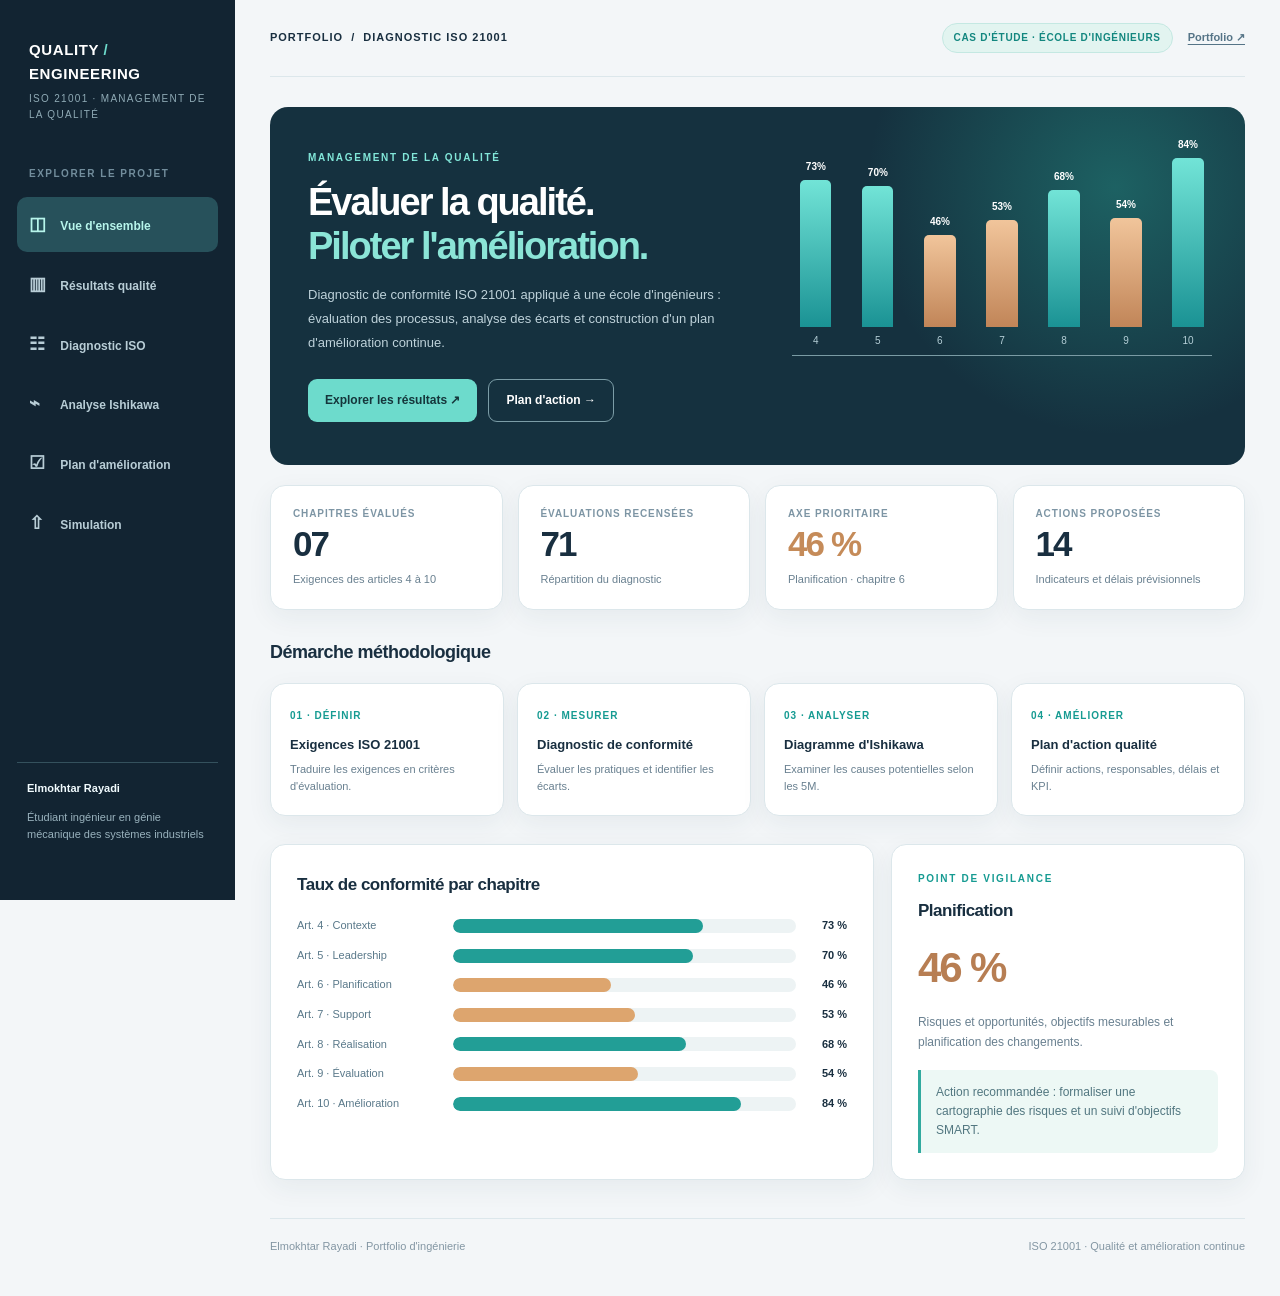
==== projets/diagnostic-iso-21001/index.html @ 4b95edbe "Publish quality management case-study interactive homepage" ====
<!doctype html>
<html lang="fr"><head><meta charset="utf-8"><meta name="viewport" content="width=device-width,initial-scale=1"><meta name="theme-color" content="#122432"><meta name="description" content="Diagnostic qualité ISO 21001 dans une école d'ingénieurs : indicateurs, analyse Ishikawa et amélioration continue.">
<title>Diagnostic ISO 21001 — Tableau de bord qualité</title><link rel="stylesheet" href="style.css" defer></head>
<body><div class="shell"><aside class="sidebar" id="sidebar"><div class="brand">QUALITY <em>/</em> ENGINEERING<small>ISO 21001 · MANAGEMENT DE LA QUALITÉ</small></div><div class="nav-head">EXPLORER LE PROJET</div>
<nav class="nav" aria-label="Sections du projet"><button class="nav-btn active" data-page="overview"><i>◫</i> Vue d'ensemble</button><button class="nav-btn" data-page="results"><i>▥</i> Résultats qualité</button><button class="nav-btn" data-page="diagnostic"><i>☷</i> Diagnostic ISO</button><button class="nav-btn" data-page="ishikawa"><i>⌁</i> Analyse Ishikawa</button><button class="nav-btn" data-page="actions"><i>☑</i> Plan d'amélioration</button><button class="nav-btn" data-page="simulation"><i>⇧</i> Simulation</button></nav>
<div class="side-foot"><b>Elmokhtar Rayadi</b><p>Étudiant ingénieur en génie mécanique des systèmes industriels</p></div></aside>
<main class="main"><header class="top"><div style="display:flex;align-items:center;gap:12px"><button class="mobile-menu" id="mobileMenu" aria-label="Menu principal">☰</button><span>PORTFOLIO &nbsp;/&nbsp; DIAGNOSTIC ISO 21001</span></div><div style="display:flex;gap:15px;align-items:center"><span class="pill">CAS D'ÉTUDE · ÉCOLE D'INGÉNIEURS</span><a href="https://github.com/elmokhtarrayadi21-creator">Portfolio ↗</a></div></header>
<section class="page active" id="page-overview"><div class="hero"><div class="hero-copy"><div class="eyebrow" style="color:#82e7d9">MANAGEMENT DE LA QUALITÉ</div><h1>Évaluer la qualité.<br><span style="color:#8be5d7">Piloter l'amélioration.</span></h1><p>Diagnostic de conformité ISO 21001 appliqué à une école d'ingénieurs : évaluation des processus, analyse des écarts et construction d'un plan d'amélioration continue.</p><div class="buttons"><button class="btn" data-go="results">Explorer les résultats ↗</button><button class="btn ghost" data-go="actions">Plan d'action →</button></div></div><div id="heroChart" class="hero-viz" aria-label="Comparaison des sept chapitres"></div></div>
<div class="kpis"><article class="card kpi"><small>Chapitres évalués</small><strong>07</strong><p>Exigences des articles 4 à 10</p></article><article class="card kpi"><small>Évaluations recensées</small><strong>71</strong><p>Répartition du diagnostic</p></article><article class="card kpi"><small>Axe prioritaire</small><strong style="color:#c58b59">46 %</strong><p>Planification · chapitre 6</p></article><article class="card kpi"><small>Actions proposées</small><strong>14</strong><p>Indicateurs et délais prévisionnels</p></article></div>
<div class="section"><h2>Démarche méthodologique</h2><div class="steps"><article class="card step"><small>01 · DÉFINIR</small><b>Exigences ISO 21001</b><p>Traduire les exigences en critères d'évaluation.</p></article><article class="card step"><small>02 · MESURER</small><b>Diagnostic de conformité</b><p>Évaluer les pratiques et identifier les écarts.</p></article><article class="card step"><small>03 · ANALYSER</small><b>Diagramme d'Ishikawa</b><p>Examiner les causes potentielles selon les 5M.</p></article><article class="card step"><small>04 · AMÉLIORER</small><b>Plan d'action qualité</b><p>Définir actions, responsables, délais et KPI.</p></article></div></div>
<div class="section twocol"><article class="card pad"><h2>Taux de conformité par chapitre</h2><div id="chartOverview" class="bars"></div></article><article class="card pad"><div class="eyebrow">POINT DE VIGILANCE</div><h2 style="margin:10px 0">Planification</h2><div class="large">46 %</div><p class="muted">Risques et opportunités, objectifs mesurables et planification des changements.</p><div class="note">Action recommandée : formaliser une cartographie des risques et un suivi d'objectifs SMART.</div></article></div></section>
<section class="page" id="page-results"><div class="heading"><div class="eyebrow">02 / PERFORMANCE QUALITÉ</div><h1>Résultats du diagnostic.</h1><p>Visualisation des niveaux de conformité des sept chapitres, et répartition des évaluations. Ces résultats ne constituent pas une certification officielle.</p></div>
<div class="twocol"><article class="card pad"><h2>Taux par chapitre</h2><div id="chartResults" class="bars"></div><div class="note caution">Chapitre 9 : deux taux différents apparaissent dans l'étude (38 % et 54 %). La visualisation reprend 54 % ; la valeur doit être consolidée avant un usage officiel.</div></article><article class="card pad"><h2>Répartition des évaluations</h2><div class="donut"><b>71</b></div><div class="legend"><span><i style="color:#269e94">●</i> Satisfaisant</span><b>21</b></div><div class="legend"><span><i style="color:#8bc1bc">●</i> Partiellement conforme &gt; 50 %</span><b>25</b></div><div class="legend"><span><i style="color:#edb679">●</i> Partiellement conforme &lt; 50 %</span><b>22</b></div><div class="legend"><span><i style="color:#d76e69">●</i> Non conforme</span><b>03</b></div><div class="note">Répartition utilisée dans la grille de synthèse du diagnostic.</div></article></div></section>
<section class="page" id="page-diagnostic"><div class="heading"><div class="eyebrow">03 / ÉVALUATION PAR EXIGENCE</div><h1>Explorer les chapitres ISO.</h1><p>Sélectionnez un chapitre pour afficher les critères de contrôle, les résultats et les actions de progrès.</p></div><div id="chapterList" class="chapter-grid"></div><div class="detail"><article class="card pad"><div class="eyebrow" id="chapterNumber">CHAPITRE 4</div><h2 id="chapterName"></h2><p id="chapterDesc" class="muted"></p><div class="progress"><span id="chapterProgress"></span></div><div class="row"><span class="muted">Taux de conformité</span><strong id="chapterValue"></strong></div><h3 style="margin-top:26px">Points de contrôle</h3><div class="checks" id="chapterCriteria"></div></article><article class="card pad"><div class="eyebrow">RECOMMANDATION OPÉRATIONNELLE</div><h2 id="chapterImprove"></h2><p class="muted" id="chapterGuide"></p><div class="note" id="chapterNote"></div><button class="btn soft" style="margin-top:22px" data-go="actions">Voir les actions ↗</button></article></div></section>
<section class="page" id="page-ishikawa"><div class="heading"><div class="eyebrow">04 / ANALYSE DES CAUSES</div><h1>Ishikawa — méthode 5M.</h1><p>Analyse des principaux facteurs pouvant limiter l'efficacité du système de management qualité.</p></div>
<article class="card fish-wrap"><svg class="fish" viewBox="0 0 960 490" role="img" aria-label="Diagramme causes-effets Ishikawa avec les cinq catégories">
<defs><marker id="arr" markerWidth="10" markerHeight="10" refX="6" refY="3" orient="auto"><path d="M0 0L6 3L0 6Z" fill="#249f99"/></marker></defs><path d="M82 242H772" stroke="#229f99" stroke-width="5" marker-end="url(#arr)"/><g stroke="#78bbb5" stroke-width="3"><path d="M240 242L133 100"/><path d="M435 242L350 100"/><path d="M641 242L561 100"/><path d="M310 242L191 400"/><path d="M546 242L477 400"/></g>
<g fill="#e7f6f2" stroke="#c9e6df"><rect x="39" y="50" width="185" height="52" rx="9"/><rect x="249" y="50" width="185" height="52" rx="9"/><rect x="457" y="50" width="185" height="52" rx="9"/><rect x="101" y="400" width="192" height="52" rx="9"/><rect x="391" y="400" width="192" height="52" rx="9"/></g>
<g fill="#234d5f" font-size="15" font-weight="bold" text-anchor="middle"><text x="132" y="82">Main-d'œuvre</text><text x="342" y="82">Méthodes</text><text x="550" y="82">Milieu</text><text x="197" y="431">Matériel</text><text x="487" y="431">Matière</text></g>
<g fill="#688896" font-size="11"><text x="41" y="139">Sensibilisation limitée</text><text x="48" y="157">Formation insuffisante</text><text x="253" y="139">Procédures incomplètes</text><text x="261" y="157">Suivi irrégulier</text><text x="467" y="139">Communication interne</text><text x="476" y="157">Changement organisationnel</text><text x="101" y="365">Ressources numériques</text><text x="111" y="383">Équipements insuffisants</text><text x="395" y="365">Gestion documentaire</text><text x="402" y="383">Traçabilité à renforcer</text></g>
<rect x="782" y="178" width="169" height="131" rx="12" fill="#183b48"/><g fill="#fff" font-size="13" text-anchor="middle" font-weight="bold"><text x="866" y="207" fill="#7be1d4">EFFET ANALYSÉ</text><text x="866" y="240">Difficultés de</text><text x="866" y="263">conformité</text><text x="866" y="285">ISO 21001</text></g></svg></article><div class="section"><h2>Familles de causes</h2><div class="cause-grid" id="causeCards"></div></div></section>
<section class="page" id="page-actions"><div class="heading"><div class="eyebrow">05 / PLAN D'AMÉLIORATION</div><h1>Transformer les écarts en actions.</h1><p>Chaque action proposée est associée à un responsable, un délai prévisionnel et un indicateur de suivi. Les actions ne sont pas présentées comme réalisées.</p></div>
<div class="kpis" style="margin-bottom:21px"><article class="card kpi"><small>Actions</small><strong>14</strong><p>Propositions structurées</p></article><article class="card kpi"><small>Prioritaires</small><strong>05</strong><p>Organisation du système qualité</p></article><article class="card kpi"><small>Durées prévues</small><strong>1–6</strong><p>Mois selon l'action</p></article><article class="card kpi"><small>Pilotage</small><strong style="font-size:29px">PDCA</strong><p>Amélioration continue</p></article></div>
<div class="filters"><input id="actionSearch" type="search" placeholder="Rechercher une action ou un responsable…" aria-label="Rechercher des actions"><select id="actionPriority" aria-label="Priorité"><option value="all">Toutes les priorités</option><option value="yes">Actions prioritaires</option><option value="no">Autres actions</option></select><select id="actionAxis" aria-label="Axe"><option value="all">Tous les axes</option></select><button class="btn soft" id="exportCSV">↓ Exporter en CSV</button></div>
<div class="card pad tablewrap"><table class="data-table"><thead><tr><th>Action proposée</th><th>Axe</th><th>Responsable</th><th>Délai</th><th>Indicateur</th><th>Priorité</th></tr></thead><tbody id="actionRows"></tbody></table></div><p class="muted" id="actionCount"></p><div class="note">Plan d'amélioration proposé : les statuts d'exécution et les progrès mesurés nécessiteraient un suivi opérationnel.</div></section>
<section class="page" id="page-simulation"><div class="heading"><div class="eyebrow">06 / SIMULATION DE SCÉNARIOS</div><h1>Explorer un scénario d'amélioration.</h1><p>Modifiez les taux par chapitre et visualisez la variation théorique de leur moyenne. Cette simulation pédagogique ne représente pas un audit recalculé.</p></div>
<div class="sim-grid"><article class="card pad"><div class="row" style="align-items:center"><h2 style="margin:0">Paramètres simulés</h2><button class="btn soft" id="simReset">↺ Réinitialiser</button></div><div id="simControls" style="margin-top:19px"></div></article><article class="result-card"><div class="eyebrow" style="color:#95e7dc">PROJECTION INDICATIVE</div><h2 style="margin:12px 0 6px;font-size:17px">Moyenne des taux affichés</h2><strong id="simResult">64,0 %</strong><div style="display:flex;gap:30px;margin-top:22px"><div><small>Situation initiale</small><b id="simBase"></b></div><div><small>Variation théorique</small><b id="simDelta"></b></div></div><div class="note">Moyenne arithmétique non pondérée des sept chapitres. La variation ne correspond pas à un progrès réellement mesuré.</div><button class="btn" data-go="actions" style="margin-top:22px">Consulter le plan d'action ↗</button></article></div></section>
<footer class="footer"><span>Elmokhtar Rayadi · Portfolio d'ingénierie</span><span>ISO 21001 · Qualité et amélioration continue</span></footer>
</main></div><script src="app.js" defer></script></body></html>
---- projets/diagnostic-iso-21001/style.css ----
:root{--nav:#122432;--nav2:#1e4150;--ink:#192f40;--muted:#698090;--surface:#fff;--bg:#f3f6f8;--line:#dce7eb;--teal:#169b92;--mint:#6ddbcc;--warm:#d49a64;--warnbg:#fff6ea}
*{box-sizing:border-box}html{scroll-behavior:smooth}body{margin:0;background:var(--bg);color:var(--ink);font:14px/1.6 "Segoe UI",Inter,Arial,sans-serif}button,input,select{font:inherit}button{cursor:pointer}a{text-decoration:none;color:inherit}button:focus-visible,a:focus-visible,input:focus-visible,select:focus-visible{outline:3px solid var(--mint);outline-offset:3px}
.shell{display:grid;grid-template-columns:235px minmax(0,1fr);min-height:100vh}.sidebar{background:var(--nav);color:#d2e2e8;position:sticky;top:0;height:100vh;display:flex;flex-direction:column;padding:28px 17px;z-index:20}.brand{padding:10px 12px 43px;color:white;font-size:15px;font-weight:850;letter-spacing:.04em}.brand em{color:var(--mint);font-style:normal}.brand small{display:block;color:#8faab5;font-size:10px;font-weight:500;letter-spacing:.13em;margin-top:5px}.nav-head{color:#728d9c;font-size:10px;letter-spacing:.15em;padding:0 12px 15px;font-weight:800}.nav{display:grid;gap:5px}.nav-btn{width:100%;border:0;background:transparent;border-radius:10px;color:#b8cdd6;font-size:12px;padding:13px 12px;text-align:left;font-weight:680}.nav-btn i{font-size:18px;font-style:normal;display:inline-block;width:28px}.nav-btn:hover{background:#203c49}.nav-btn.active{background:#27515b;color:#b7f5eb}.side-foot{margin-top:auto;border-top:1px solid #34515d;padding:17px 10px;font-size:11px;color:#99b2bd}.side-foot b{color:#f2fcff}
.main{padding:0 35px 40px;min-width:0}.top{height:77px;display:flex;justify-content:space-between;align-items:center;border-bottom:1px solid var(--line);gap:14px;margin-bottom:30px;font-size:11px;letter-spacing:.09em;font-weight:800}.top a{color:#557487;font-weight:600;letter-spacing:0;text-decoration:underline;text-underline-offset:3px}.pill{color:#13877f;background:#e2f4f0;border:1px solid #c4e8e2;padding:6px 11px;border-radius:50px;font-size:10px;letter-spacing:.07em}.page{display:none}.page.active{display:block;animation:fade .2s ease}@keyframes fade{from{opacity:.45;transform:translateY(5px)}to{opacity:1;transform:translateY(0)}}.eyebrow{font-size:10px;letter-spacing:.17em;color:var(--teal);font-weight:850;text-transform:uppercase}.heading{margin-bottom:25px}.heading h1{font-size:34px;letter-spacing:-.05em;margin:9px 0 10px;line-height:1.15}.heading p{color:var(--muted);font-size:13px;max-width:720px;margin:0}
.hero{background:#15313f;min-height:324px;border-radius:18px;overflow:hidden;display:grid;grid-template-columns:1.05fr .95fr;color:#fff;position:relative}.hero:before{content:"";position:absolute;right:-120px;top:-170px;background:radial-gradient(circle,#26988b77,transparent 70%);width:500px;height:500px;pointer-events:none}.hero-copy{padding:43px 38px;position:relative;z-index:1}.hero h1{font-size:38px;line-height:1.16;letter-spacing:-.052em;margin:14px 0 15px}.hero p{font-size:13px;color:#bed2da;line-height:1.85;max-width:495px}.hero-viz{height:202px;margin:47px 33px 45px 10px;display:flex;align-items:flex-end;gap:14px;border-bottom:1px solid #7a9ba4;position:relative;z-index:1}.hero-col{display:flex;flex-direction:column;align-items:center;justify-content:flex-end;height:100%;flex:1;min-width:0}.hero-bar{width:65%;max-width:47px;background:linear-gradient(#72e4d7,#1a9294);border-radius:5px 5px 0 0;position:relative}.hero-bar.low{background:linear-gradient(#f1c59b,#c18558)}.hero-bar:before{content:attr(data-label);position:absolute;top:-21px;left:50%;transform:translateX(-50%);font-size:10px;font-weight:700}.hero-col small{font-size:10px;color:#b4ced6;padding:6px}
.buttons{display:flex;gap:11px;flex-wrap:wrap;margin-top:24px}.btn{border:0;border-radius:9px;background:var(--mint);color:#15363b;padding:11px 17px;font-size:12px;font-weight:840;transition:filter .15s}.btn:hover{filter:brightness(.95)}.btn.ghost{background:transparent;color:white;border:1px solid #7c9da7}.btn.soft{background:#e0f3f0;color:#16867d}.card{background:white;border:1px solid var(--line);border-radius:15px;box-shadow:0 8px 26px #193d5110}.kpis{display:grid;grid-template-columns:repeat(4,minmax(0,1fr));gap:15px;margin:20px 0 0}.kpi{padding:20px 22px}.kpi small{display:block;color:#7d95a4;font-size:10px;letter-spacing:.09em;font-weight:830;text-transform:uppercase}.kpi strong{font-size:35px;letter-spacing:-.055em;line-height:1.25;display:block}.kpi p{font-size:11px;color:var(--muted);margin:5px 0 0}.section{margin-top:28px}.section h2{font-size:18px;letter-spacing:-.028em;margin:0 0 16px}.steps{display:grid;grid-template-columns:repeat(4,1fr);gap:13px}.step{padding:19px}.step small{font-size:10px;color:var(--teal);font-weight:800;letter-spacing:.1em}.step b{display:block;font-size:13px;margin:10px 0 5px}.step p{font-size:11px;color:var(--muted);margin:0}.twocol{display:grid;grid-template-columns:1.45fr .85fr;gap:17px}.pad{padding:26px}.pad h2{font-size:17px;margin:0 0 19px}.bars{display:grid;gap:12px}.bar-row{display:grid;grid-template-columns:144px minmax(0,1fr) 39px;gap:12px;align-items:center;font-size:11px}.bar-row label{color:#5a798a}.track{height:14px;background:#edf3f4;border-radius:40px;overflow:hidden}.bar{height:100%;background:#229e96;border-radius:40px}.bar.low{background:#dda56e}.bar-row b{text-align:right;font-variant-numeric:tabular-nums}.large{color:#b77e53;font-size:42px;font-weight:850;letter-spacing:-.05em;margin:10px 0}.muted{font-size:12px;color:var(--muted)}.note{background:#edf8f5;border-left:3px solid #31aa9f;border-radius:0 8px 8px 0;color:#527780;font-size:12px;padding:13px 15px;margin-top:18px}.note.caution{background:var(--warnbg);border-color:#dfa46c;color:#806244}.chapter-grid{display:grid;grid-template-columns:repeat(7,1fr);gap:9px}.chapter-btn{background:white;border:1px solid var(--line);border-radius:12px;padding:15px 4px;color:#385b70;font-size:11px;text-align:center}.chapter-btn b{font-size:24px;display:block}.chapter-btn.active{background:#1d4c57;color:white}.detail{display:grid;grid-template-columns:1.15fr .85fr;gap:17px;margin-top:17px}.detail h2{font-size:24px;letter-spacing:-.035em;margin:9px 0}.checks{display:grid;gap:9px;margin:18px 0}.check{font-size:12px;background:#f1f7f8;border-radius:8px;padding:11px 13px}.check:before{content:"✓";color:var(--teal);font-weight:850;margin-right:11px}.progress{height:14px;background:#eaf1f3;border-radius:20px;overflow:hidden;margin:18px 0 8px}.progress span{display:block;height:100%;background:#209c95}.row{display:flex;justify-content:space-between;gap:14px}.donut{height:172px;width:172px;border-radius:50%;margin:4px auto 23px;background:conic-gradient(#269e94 0 29.577%,#8bc1bc 29.577% 64.788%,#edb679 64.788% 95.775%,#d76e69 95.775% 100%);display:grid;place-items:center}.donut b{width:105px;height:105px;border-radius:50%;background:white;display:grid;place-items:center;font-size:35px}.legend{font-size:12px;color:#587486;display:flex;justify-content:space-between;gap:12px;margin:8px 0}.legend i{font-style:normal}.fish-wrap{padding:16px;overflow:auto}.fish{min-width:740px;width:100%}.fish text{font-family:Arial,sans-serif}.cause-grid{display:grid;grid-template-columns:repeat(5,1fr);gap:11px}.cause-grid .step{padding:15px}.filters{display:flex;gap:10px;flex-wrap:wrap;margin:18px 0}.filters input,.filters select{border:1px solid var(--line);padding:11px 12px;background:white;color:#34596b;border-radius:9px;min-width:155px}.filters input{flex:1;min-width:220px}.tablewrap{overflow:auto}.data-table{width:100%;min-width:770px;border-collapse:collapse}.data-table th{text-transform:uppercase;letter-spacing:.1em;font-size:10px;color:#8297a3;text-align:left;padding:13px 11px;border-bottom:1px solid var(--line)}.data-table td{font-size:12px;padding:15px 11px;border-bottom:1px solid #e9f0f2}.data-table tr:last-child td{border:0}.data-table td:first-child{font-weight:730}.label{font-size:10px;color:#188b82;background:#e3f4f1;border-radius:25px;padding:5px 10px;white-space:nowrap}.label.priority{background:#fff1de;color:#ad773c}.sim-grid{display:grid;grid-template-columns:1.1fr .9fr;gap:17px}.range-row{display:grid;grid-template-columns:150px 1fr 50px;align-items:center;gap:11px;font-size:12px;margin:18px 0}.range-row input{accent-color:var(--teal);min-width:0}.result-card{padding:31px;background:#173846;border-radius:16px;color:white}.result-card strong{font-size:44px;letter-spacing:-.05em}.result-card small{color:#b7cbd4;display:block}.result-card .note{background:#204b56;color:#c7efea}.footer{border-top:1px solid var(--line);margin-top:38px;padding-top:19px;display:flex;justify-content:space-between;gap:12px;color:#8396a3;font-size:11px}.mobile-menu{display:none}
@media(max-width:1150px){.main{padding:0 23px 35px}.kpis{grid-template-columns:repeat(2,1fr)}.steps{grid-template-columns:repeat(2,1fr)}.cause-grid{grid-template-columns:repeat(3,1fr)}}@media(max-width:820px){.shell{display:block}.sidebar{position:fixed;width:254px;left:0;top:0;transform:translateX(-100%);box-shadow:25px 0 45px #10273766;transition:transform .2s}.sidebar.open{transform:translateX(0)}.main{padding:0 18px 35px}.top{height:70px}.mobile-menu{display:block;background:white;border:1px solid var(--line);border-radius:8px;padding:4px 10px;font-size:18px}.pill{display:none}.hero{grid-template-columns:1fr}.hero-copy{padding:29px 24px 14px}.hero h1{font-size:32px}.hero-viz{margin:8px 30px 35px;height:145px}.twocol,.detail,.sim-grid{grid-template-columns:1fr}.chapter-grid{grid-template-columns:repeat(4,1fr)}}@media(max-width:520px){.kpis{gap:8px}.kpi{padding:15px}.kpi strong{font-size:29px}.steps{gap:9px}.step{padding:14px}.cause-grid{grid-template-columns:repeat(2,1fr)}.pad{padding:19px}.bar-row{grid-template-columns:112px 1fr 35px;gap:7px}.range-row{grid-template-columns:109px 1fr 42px;gap:7px}.footer{flex-direction:column}}
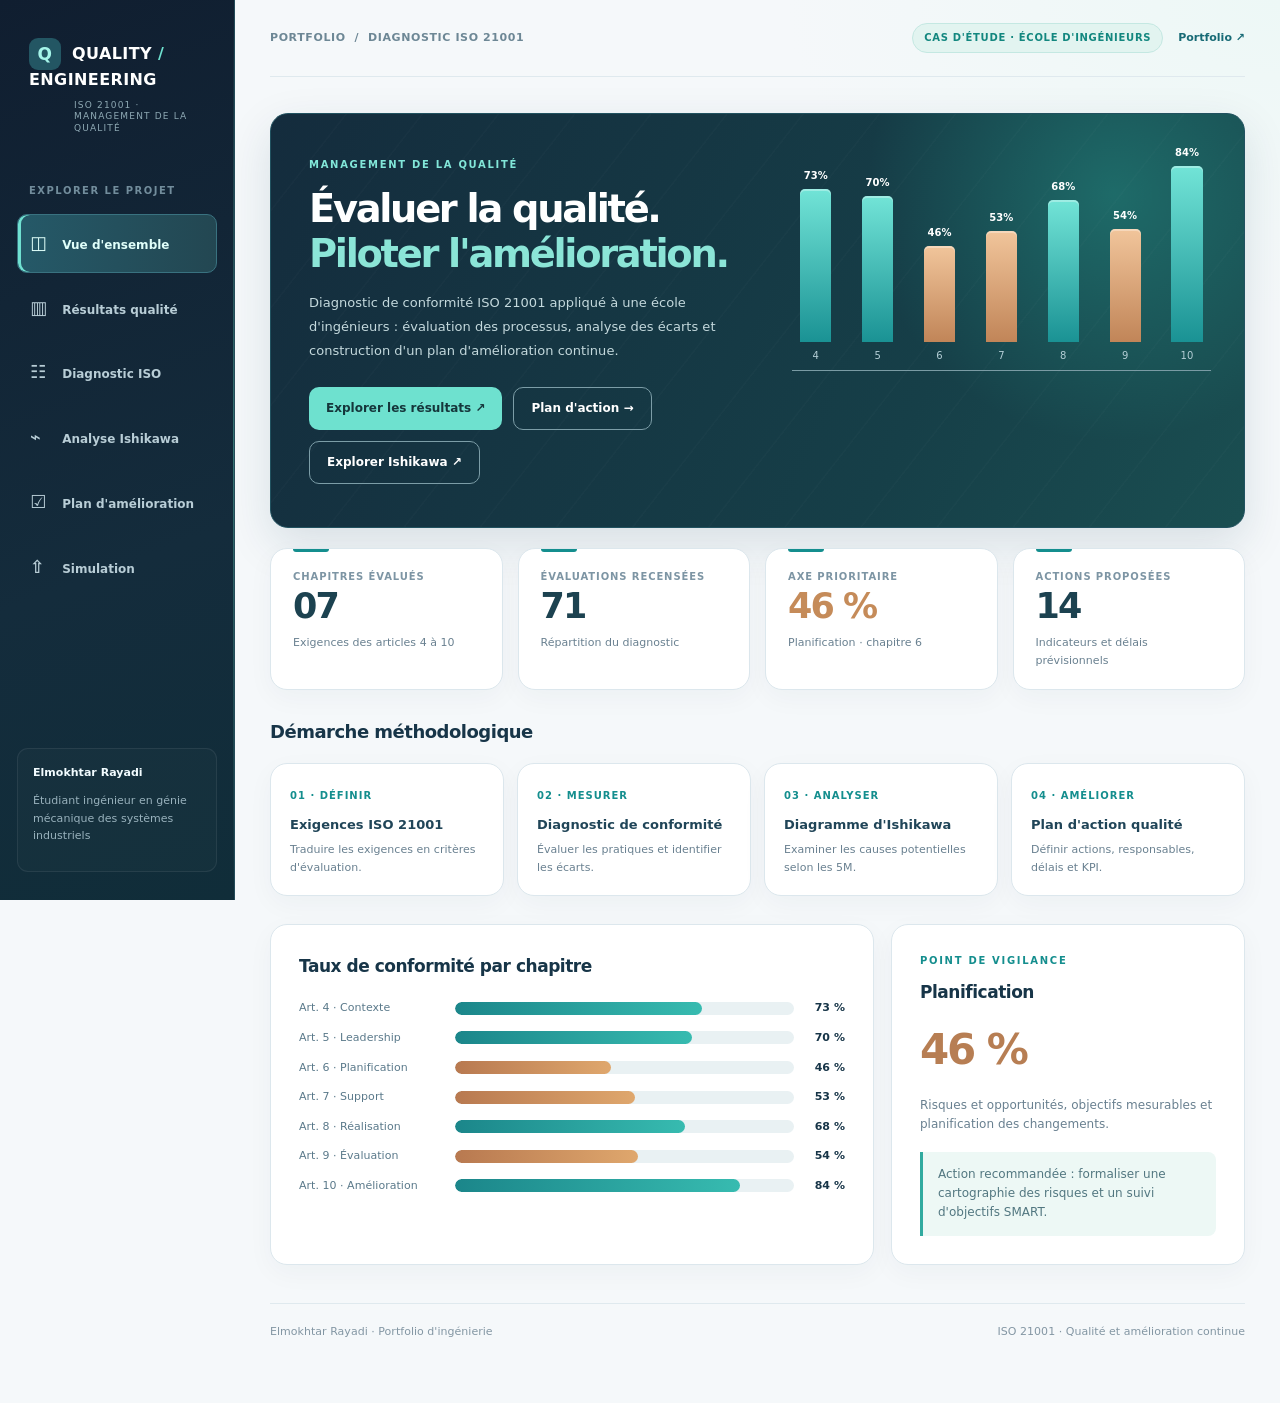
==== commit 9a392386: "Highlight interactive Ishikawa analysis from quality dashboard hero" ====
--- a/projets/diagnostic-iso-21001/index.html
+++ b/projets/diagnostic-iso-21001/index.html
@@ -1,24 +1,119 @@
 <!doctype html>
 <html lang="fr"><head><meta charset="utf-8"><meta name="viewport" content="width=device-width,initial-scale=1"><meta name="theme-color" content="#122432"><meta name="description" content="Diagnostic qualité ISO 21001 dans une école d'ingénieurs : indicateurs, analyse Ishikawa et amélioration continue.">
-<title>Diagnostic ISO 21001 — Tableau de bord qualité</title><link rel="stylesheet" href="style.css" defer></head>
+<title>Diagnostic ISO 21001 — Tableau de bord qualité</title><link rel="stylesheet" href="style.css"></head>
 <body><div class="shell"><aside class="sidebar" id="sidebar"><div class="brand">QUALITY <em>/</em> ENGINEERING<small>ISO 21001 · MANAGEMENT DE LA QUALITÉ</small></div><div class="nav-head">EXPLORER LE PROJET</div>
 <nav class="nav" aria-label="Sections du projet"><button class="nav-btn active" data-page="overview"><i>◫</i> Vue d'ensemble</button><button class="nav-btn" data-page="results"><i>▥</i> Résultats qualité</button><button class="nav-btn" data-page="diagnostic"><i>☷</i> Diagnostic ISO</button><button class="nav-btn" data-page="ishikawa"><i>⌁</i> Analyse Ishikawa</button><button class="nav-btn" data-page="actions"><i>☑</i> Plan d'amélioration</button><button class="nav-btn" data-page="simulation"><i>⇧</i> Simulation</button></nav>
 <div class="side-foot"><b>Elmokhtar Rayadi</b><p>Étudiant ingénieur en génie mécanique des systèmes industriels</p></div></aside>
 <main class="main"><header class="top"><div style="display:flex;align-items:center;gap:12px"><button class="mobile-menu" id="mobileMenu" aria-label="Menu principal">☰</button><span>PORTFOLIO &nbsp;/&nbsp; DIAGNOSTIC ISO 21001</span></div><div style="display:flex;gap:15px;align-items:center"><span class="pill">CAS D'ÉTUDE · ÉCOLE D'INGÉNIEURS</span><a href="https://github.com/elmokhtarrayadi21-creator">Portfolio ↗</a></div></header>
-<section class="page active" id="page-overview"><div class="hero"><div class="hero-copy"><div class="eyebrow" style="color:#82e7d9">MANAGEMENT DE LA QUALITÉ</div><h1>Évaluer la qualité.<br><span style="color:#8be5d7">Piloter l'amélioration.</span></h1><p>Diagnostic de conformité ISO 21001 appliqué à une école d'ingénieurs : évaluation des processus, analyse des écarts et construction d'un plan d'amélioration continue.</p><div class="buttons"><button class="btn" data-go="results">Explorer les résultats ↗</button><button class="btn ghost" data-go="actions">Plan d'action →</button></div></div><div id="heroChart" class="hero-viz" aria-label="Comparaison des sept chapitres"></div></div>
+<section class="page active" id="page-overview"><div class="hero"><div class="hero-copy"><div class="eyebrow" style="color:#82e7d9">MANAGEMENT DE LA QUALITÉ</div><h1>Évaluer la qualité.<br><span style="color:#8be5d7">Piloter l'amélioration.</span></h1><p>Diagnostic de conformité ISO 21001 appliqué à une école d'ingénieurs : évaluation des processus, analyse des écarts et construction d'un plan d'amélioration continue.</p><div class="buttons"><button class="btn" data-go="results">Explorer les résultats ↗</button><button class="btn ghost" data-go="actions">Plan d'action →</button><button class="btn ghost" data-go="ishikawa">Explorer Ishikawa ↗</button></div></div><div id="heroChart" class="hero-viz" aria-label="Comparaison des sept chapitres"></div></div>
 <div class="kpis"><article class="card kpi"><small>Chapitres évalués</small><strong>07</strong><p>Exigences des articles 4 à 10</p></article><article class="card kpi"><small>Évaluations recensées</small><strong>71</strong><p>Répartition du diagnostic</p></article><article class="card kpi"><small>Axe prioritaire</small><strong style="color:#c58b59">46 %</strong><p>Planification · chapitre 6</p></article><article class="card kpi"><small>Actions proposées</small><strong>14</strong><p>Indicateurs et délais prévisionnels</p></article></div>
 <div class="section"><h2>Démarche méthodologique</h2><div class="steps"><article class="card step"><small>01 · DÉFINIR</small><b>Exigences ISO 21001</b><p>Traduire les exigences en critères d'évaluation.</p></article><article class="card step"><small>02 · MESURER</small><b>Diagnostic de conformité</b><p>Évaluer les pratiques et identifier les écarts.</p></article><article class="card step"><small>03 · ANALYSER</small><b>Diagramme d'Ishikawa</b><p>Examiner les causes potentielles selon les 5M.</p></article><article class="card step"><small>04 · AMÉLIORER</small><b>Plan d'action qualité</b><p>Définir actions, responsables, délais et KPI.</p></article></div></div>
 <div class="section twocol"><article class="card pad"><h2>Taux de conformité par chapitre</h2><div id="chartOverview" class="bars"></div></article><article class="card pad"><div class="eyebrow">POINT DE VIGILANCE</div><h2 style="margin:10px 0">Planification</h2><div class="large">46 %</div><p class="muted">Risques et opportunités, objectifs mesurables et planification des changements.</p><div class="note">Action recommandée : formaliser une cartographie des risques et un suivi d'objectifs SMART.</div></article></div></section>
 <section class="page" id="page-results"><div class="heading"><div class="eyebrow">02 / PERFORMANCE QUALITÉ</div><h1>Résultats du diagnostic.</h1><p>Visualisation des niveaux de conformité des sept chapitres, et répartition des évaluations. Ces résultats ne constituent pas une certification officielle.</p></div>
 <div class="twocol"><article class="card pad"><h2>Taux par chapitre</h2><div id="chartResults" class="bars"></div><div class="note caution">Chapitre 9 : deux taux différents apparaissent dans l'étude (38 % et 54 %). La visualisation reprend 54 % ; la valeur doit être consolidée avant un usage officiel.</div></article><article class="card pad"><h2>Répartition des évaluations</h2><div class="donut"><b>71</b></div><div class="legend"><span><i style="color:#269e94">●</i> Satisfaisant</span><b>21</b></div><div class="legend"><span><i style="color:#8bc1bc">●</i> Partiellement conforme &gt; 50 %</span><b>25</b></div><div class="legend"><span><i style="color:#edb679">●</i> Partiellement conforme &lt; 50 %</span><b>22</b></div><div class="legend"><span><i style="color:#d76e69">●</i> Non conforme</span><b>03</b></div><div class="note">Répartition utilisée dans la grille de synthèse du diagnostic.</div></article></div></section>
 <section class="page" id="page-diagnostic"><div class="heading"><div class="eyebrow">03 / ÉVALUATION PAR EXIGENCE</div><h1>Explorer les chapitres ISO.</h1><p>Sélectionnez un chapitre pour afficher les critères de contrôle, les résultats et les actions de progrès.</p></div><div id="chapterList" class="chapter-grid"></div><div class="detail"><article class="card pad"><div class="eyebrow" id="chapterNumber">CHAPITRE 4</div><h2 id="chapterName"></h2><p id="chapterDesc" class="muted"></p><div class="progress"><span id="chapterProgress"></span></div><div class="row"><span class="muted">Taux de conformité</span><strong id="chapterValue"></strong></div><h3 style="margin-top:26px">Points de contrôle</h3><div class="checks" id="chapterCriteria"></div></article><article class="card pad"><div class="eyebrow">RECOMMANDATION OPÉRATIONNELLE</div><h2 id="chapterImprove"></h2><p class="muted" id="chapterGuide"></p><div class="note" id="chapterNote"></div><button class="btn soft" style="margin-top:22px" data-go="actions">Voir les actions ↗</button></article></div></section>
-<section class="page" id="page-ishikawa"><div class="heading"><div class="eyebrow">04 / ANALYSE DES CAUSES</div><h1>Ishikawa — méthode 5M.</h1><p>Analyse des principaux facteurs pouvant limiter l'efficacité du système de management qualité.</p></div>
-<article class="card fish-wrap"><svg class="fish" viewBox="0 0 960 490" role="img" aria-label="Diagramme causes-effets Ishikawa avec les cinq catégories">
-<defs><marker id="arr" markerWidth="10" markerHeight="10" refX="6" refY="3" orient="auto"><path d="M0 0L6 3L0 6Z" fill="#249f99"/></marker></defs><path d="M82 242H772" stroke="#229f99" stroke-width="5" marker-end="url(#arr)"/><g stroke="#78bbb5" stroke-width="3"><path d="M240 242L133 100"/><path d="M435 242L350 100"/><path d="M641 242L561 100"/><path d="M310 242L191 400"/><path d="M546 242L477 400"/></g>
-<g fill="#e7f6f2" stroke="#c9e6df"><rect x="39" y="50" width="185" height="52" rx="9"/><rect x="249" y="50" width="185" height="52" rx="9"/><rect x="457" y="50" width="185" height="52" rx="9"/><rect x="101" y="400" width="192" height="52" rx="9"/><rect x="391" y="400" width="192" height="52" rx="9"/></g>
-<g fill="#234d5f" font-size="15" font-weight="bold" text-anchor="middle"><text x="132" y="82">Main-d'œuvre</text><text x="342" y="82">Méthodes</text><text x="550" y="82">Milieu</text><text x="197" y="431">Matériel</text><text x="487" y="431">Matière</text></g>
-<g fill="#688896" font-size="11"><text x="41" y="139">Sensibilisation limitée</text><text x="48" y="157">Formation insuffisante</text><text x="253" y="139">Procédures incomplètes</text><text x="261" y="157">Suivi irrégulier</text><text x="467" y="139">Communication interne</text><text x="476" y="157">Changement organisationnel</text><text x="101" y="365">Ressources numériques</text><text x="111" y="383">Équipements insuffisants</text><text x="395" y="365">Gestion documentaire</text><text x="402" y="383">Traçabilité à renforcer</text></g>
-<rect x="782" y="178" width="169" height="131" rx="12" fill="#183b48"/><g fill="#fff" font-size="13" text-anchor="middle" font-weight="bold"><text x="866" y="207" fill="#7be1d4">EFFET ANALYSÉ</text><text x="866" y="240">Difficultés de</text><text x="866" y="263">conformité</text><text x="866" y="285">ISO 21001</text></g></svg></article><div class="section"><h2>Familles de causes</h2><div class="cause-grid" id="causeCards"></div></div></section>
+<section class="page" id="page-ishikawa">
+  <div class="heading ish-heading">
+    <div class="eyebrow">04 / ANALYSE CAUSES–EFFETS · MÉTHODE 5M</div>
+    <h1>Comprendre les non-conformités.</h1>
+    <p>Le diagramme d'Ishikawa structure les facteurs pouvant freiner l'application de l'ISO 21001. Explorez les cinq familles de causes pour découvrir les dysfonctionnements envisagés et les leviers d'amélioration associés.</p>
+  </div>
+  <div class="ish-stats">
+    <div class="ish-stat"><span class="ish-stat-icon">◈</span><div><strong>5 familles</strong><small>Main-d'œuvre · Méthodes · Milieu · Matériel · Matière</small></div></div>
+    <div class="ish-stat"><span class="ish-stat-icon">≡</span><div><strong>15 facteurs identifiés</strong><small>Trois causes potentielles par famille</small></div></div>
+    <div class="ish-stat"><span class="ish-stat-icon">↗</span><div><strong>Amélioration continue</strong><small>Diagnostic → causes → actions → suivi</small></div></div>
+  </div>
+  <article class="card ish-board">
+    <div class="ish-board-top">
+      <div><div class="eyebrow">CARTOGRAPHIE CAUSES–EFFETS</div><h2>Diagramme d'Ishikawa</h2><p>Les branches représentent les cinq dimensions du système de management.</p></div>
+      <span class="ish-hint">Sélectionner une famille ci-dessous ↓</span>
+    </div>
+    <div class="ish-svg-wrap">
+      <svg class="ish-svg" viewBox="0 0 1120 540" role="img" aria-label="Diagramme d'Ishikawa 5M : cinq familles de causes convergent vers les difficultés de conformité ISO 21001">
+        <defs><linearGradient id="ishSpine" x1="0" y1="0" x2="1" y2="0"><stop offset="0" stop-color="#2daeb0"/><stop offset="1" stop-color="#207887"/></linearGradient>
+          <marker id="ishArrow" markerWidth="13" markerHeight="13" refX="9" refY="4" orient="auto"><path d="M0 0 L9 4 L0 8 Z" fill="#207887"/></marker></defs>
+        <path d="M60 275H850" fill="none" stroke="url(#ishSpine)" stroke-width="6" stroke-linecap="round" marker-end="url(#ishArrow)"/>
+        <g class="ish-branch active" data-branch="people">
+          <path d="M230 275L145 168" class="ish-rib"/>
+          <circle cx="230" cy="275" r="7" class="ish-joint"/>
+          <rect x="46" y="70" width="220" height="86" rx="12" class="ish-block"/>
+          <text x="156" y="100" class="ish-branch-number" text-anchor="middle">01 · FACTEUR HUMAIN</text>
+          <text x="156" y="128" class="ish-branch-label" text-anchor="middle">Main-d'œuvre</text>
+          <circle cx="145" cy="168" r="8" class="ish-end"/>
+        </g>
+        <g class="ish-branch" data-branch="methods">
+          <path d="M468 275L394 168" class="ish-rib"/>
+          <circle cx="468" cy="275" r="7" class="ish-joint"/>
+          <rect x="294" y="70" width="220" height="86" rx="12" class="ish-block"/>
+          <text x="404" y="100" class="ish-branch-number" text-anchor="middle">02 · ORGANISATION</text>
+          <text x="404" y="128" class="ish-branch-label" text-anchor="middle">Méthodes</text>
+          <circle cx="394" cy="168" r="8" class="ish-end"/>
+        </g>
+        <g class="ish-branch" data-branch="environment">
+          <path d="M708 275L652 168" class="ish-rib"/>
+          <circle cx="708" cy="275" r="7" class="ish-joint"/>
+          <rect x="542" y="70" width="220" height="86" rx="12" class="ish-block"/>
+          <text x="652" y="100" class="ish-branch-number" text-anchor="middle">03 · ENVIRONNEMENT</text>
+          <text x="652" y="128" class="ish-branch-label" text-anchor="middle">Milieu</text>
+          <circle cx="652" cy="168" r="8" class="ish-end"/>
+        </g>
+        <g class="ish-branch" data-branch="equipment">
+          <path d="M355 275L260 375" class="ish-rib"/>
+          <circle cx="355" cy="275" r="7" class="ish-joint"/>
+          <rect x="158" y="387" width="220" height="86" rx="12" class="ish-block"/>
+          <text x="268" y="417" class="ish-branch-number" text-anchor="middle">04 · RESSOURCES</text>
+          <text x="268" y="445" class="ish-branch-label" text-anchor="middle">Matériel</text>
+          <circle cx="260" cy="375" r="8" class="ish-end"/>
+        </g>
+        <g class="ish-branch" data-branch="materials">
+          <path d="M615 275L552 375" class="ish-rib"/>
+          <circle cx="615" cy="275" r="7" class="ish-joint"/>
+          <rect x="446" y="387" width="220" height="86" rx="12" class="ish-block"/>
+          <text x="556" y="417" class="ish-branch-number" text-anchor="middle">05 · INFORMATION</text>
+          <text x="556" y="445" class="ish-branch-label" text-anchor="middle">Matière</text>
+          <circle cx="552" cy="375" r="8" class="ish-end"/>
+        </g>
+        <g class="ish-effect"><rect x="870" y="198" width="231" height="153" rx="17"/><text x="986" y="232" text-anchor="middle" class="ish-effect-eyebrow">EFFET ANALYSÉ</text>
+          <text x="986" y="271" text-anchor="middle" class="ish-effect-heading">Difficultés</text>
+          <text x="986" y="296" text-anchor="middle" class="ish-effect-heading">de conformité</text>
+          <text x="986" y="327" text-anchor="middle" class="ish-effect-label">ISO 21001</text></g>
+        <text x="63" y="306" class="ish-spine-note">FACTEURS POTENTIELS</text>
+        <text x="63" y="338" class="ish-spine-sub">5 catégories → 1 problématique qualité</text>
+      </svg>
+    </div>
+    <div class="ish-tabs" id="ishFamilyTabs" role="group" aria-label="Sélectionner une famille de causes">
+      <button type="button" data-ish-family="people" class="ish-family-button active" aria-pressed="true"><span class="ish-button-number">01</span><span>Main-d'œuvre</span></button>
+      <button type="button" data-ish-family="methods" class="ish-family-button" aria-pressed="false"><span class="ish-button-number">02</span><span>Méthodes</span></button>
+      <button type="button" data-ish-family="environment" class="ish-family-button" aria-pressed="false"><span class="ish-button-number">03</span><span>Milieu</span></button>
+      <button type="button" data-ish-family="equipment" class="ish-family-button" aria-pressed="false"><span class="ish-button-number">04</span><span>Matériel</span></button>
+      <button type="button" data-ish-family="materials" class="ish-family-button" aria-pressed="false"><span class="ish-button-number">05</span><span>Matière</span></button>
+    </div>
+  </article>
+  <div class="ish-detail-grid">
+    <article class="card ish-cause-panel">
+      <div class="eyebrow">EXPLORER UNE FAMILLE</div>
+      <div class="ish-current-title"><div><h2 id="ishFamilyTitle">Main-d'œuvre</h2><p id="ishFamilyDesc">Ressources humaines et implication des acteurs</p></div><span id="ishCauseCount" class="ish-count">03 facteurs</span></div>
+      <div id="ishCauseDetails" class="ish-cause-list" aria-live="polite"></div>
+    </article>
+    <article class="card ish-action-panel">
+      <div class="eyebrow">PASSER DU DIAGNOSTIC À L'ACTION</div>
+      <h2 id="ishActionTitle">Renforcer les compétences</h2>
+      <p id="ishActionDesc" class="ish-action-desc"></p>
+      <div class="ish-action-info"><div><span>LEVIERS À METTRE EN PLACE</span><ul id="ishActionList"></ul></div></div>
+      <button class="btn soft" id="ishActionLink" type="button">Consulter les actions liées ↗</button>
+      <p class="ish-caveat">Les facteurs présentés sont des causes potentielles de non-conformité ; aucune contribution causale chiffrée n'est revendiquée.</p>
+    </article>
+  </div>
+  <div class="section">
+    <h2>Du constat à l'amélioration — méthode PDCA</h2>
+    <div class="ish-pdca">
+      <div class="ish-pdca-step"><span>PLAN</span><strong>Définir le problème</strong><small>Critères et priorités qualité</small></div>
+      <div class="ish-pdca-step"><span>DO</span><strong>Appliquer les actions</strong><small>Formation et formalisation</small></div>
+      <div class="ish-pdca-step"><span>CHECK</span><strong>Mesurer l'efficacité</strong><small>Indicateurs et audits</small></div>
+      <div class="ish-pdca-step"><span>ACT</span><strong>Standardiser</strong><small>Corrections et amélioration</small></div>
+    </div>
+  </div>
+</section>
 <section class="page" id="page-actions"><div class="heading"><div class="eyebrow">05 / PLAN D'AMÉLIORATION</div><h1>Transformer les écarts en actions.</h1><p>Chaque action proposée est associée à un responsable, un délai prévisionnel et un indicateur de suivi. Les actions ne sont pas présentées comme réalisées.</p></div>
 <div class="kpis" style="margin-bottom:21px"><article class="card kpi"><small>Actions</small><strong>14</strong><p>Propositions structurées</p></article><article class="card kpi"><small>Prioritaires</small><strong>05</strong><p>Organisation du système qualité</p></article><article class="card kpi"><small>Durées prévues</small><strong>1–6</strong><p>Mois selon l'action</p></article><article class="card kpi"><small>Pilotage</small><strong style="font-size:29px">PDCA</strong><p>Amélioration continue</p></article></div>
 <div class="filters"><input id="actionSearch" type="search" placeholder="Rechercher une action ou un responsable…" aria-label="Rechercher des actions"><select id="actionPriority" aria-label="Priorité"><option value="all">Toutes les priorités</option><option value="yes">Actions prioritaires</option><option value="no">Autres actions</option></select><select id="actionAxis" aria-label="Axe"><option value="all">Tous les axes</option></select><button class="btn soft" id="exportCSV">↓ Exporter en CSV</button></div>
--- a/projets/diagnostic-iso-21001/style.css
+++ b/projets/diagnostic-iso-21001/style.css
@@ -4,4 +4,123 @@
 .main{padding:0 35px 40px;min-width:0}.top{height:77px;display:flex;justify-content:space-between;align-items:center;border-bottom:1px solid var(--line);gap:14px;margin-bottom:30px;font-size:11px;letter-spacing:.09em;font-weight:800}.top a{color:#557487;font-weight:600;letter-spacing:0;text-decoration:underline;text-underline-offset:3px}.pill{color:#13877f;background:#e2f4f0;border:1px solid #c4e8e2;padding:6px 11px;border-radius:50px;font-size:10px;letter-spacing:.07em}.page{display:none}.page.active{display:block;animation:fade .2s ease}@keyframes fade{from{opacity:.45;transform:translateY(5px)}to{opacity:1;transform:translateY(0)}}.eyebrow{font-size:10px;letter-spacing:.17em;color:var(--teal);font-weight:850;text-transform:uppercase}.heading{margin-bottom:25px}.heading h1{font-size:34px;letter-spacing:-.05em;margin:9px 0 10px;line-height:1.15}.heading p{color:var(--muted);font-size:13px;max-width:720px;margin:0}
 .hero{background:#15313f;min-height:324px;border-radius:18px;overflow:hidden;display:grid;grid-template-columns:1.05fr .95fr;color:#fff;position:relative}.hero:before{content:"";position:absolute;right:-120px;top:-170px;background:radial-gradient(circle,#26988b77,transparent 70%);width:500px;height:500px;pointer-events:none}.hero-copy{padding:43px 38px;position:relative;z-index:1}.hero h1{font-size:38px;line-height:1.16;letter-spacing:-.052em;margin:14px 0 15px}.hero p{font-size:13px;color:#bed2da;line-height:1.85;max-width:495px}.hero-viz{height:202px;margin:47px 33px 45px 10px;display:flex;align-items:flex-end;gap:14px;border-bottom:1px solid #7a9ba4;position:relative;z-index:1}.hero-col{display:flex;flex-direction:column;align-items:center;justify-content:flex-end;height:100%;flex:1;min-width:0}.hero-bar{width:65%;max-width:47px;background:linear-gradient(#72e4d7,#1a9294);border-radius:5px 5px 0 0;position:relative}.hero-bar.low{background:linear-gradient(#f1c59b,#c18558)}.hero-bar:before{content:attr(data-label);position:absolute;top:-21px;left:50%;transform:translateX(-50%);font-size:10px;font-weight:700}.hero-col small{font-size:10px;color:#b4ced6;padding:6px}
 .buttons{display:flex;gap:11px;flex-wrap:wrap;margin-top:24px}.btn{border:0;border-radius:9px;background:var(--mint);color:#15363b;padding:11px 17px;font-size:12px;font-weight:840;transition:filter .15s}.btn:hover{filter:brightness(.95)}.btn.ghost{background:transparent;color:white;border:1px solid #7c9da7}.btn.soft{background:#e0f3f0;color:#16867d}.card{background:white;border:1px solid var(--line);border-radius:15px;box-shadow:0 8px 26px #193d5110}.kpis{display:grid;grid-template-columns:repeat(4,minmax(0,1fr));gap:15px;margin:20px 0 0}.kpi{padding:20px 22px}.kpi small{display:block;color:#7d95a4;font-size:10px;letter-spacing:.09em;font-weight:830;text-transform:uppercase}.kpi strong{font-size:35px;letter-spacing:-.055em;line-height:1.25;display:block}.kpi p{font-size:11px;color:var(--muted);margin:5px 0 0}.section{margin-top:28px}.section h2{font-size:18px;letter-spacing:-.028em;margin:0 0 16px}.steps{display:grid;grid-template-columns:repeat(4,1fr);gap:13px}.step{padding:19px}.step small{font-size:10px;color:var(--teal);font-weight:800;letter-spacing:.1em}.step b{display:block;font-size:13px;margin:10px 0 5px}.step p{font-size:11px;color:var(--muted);margin:0}.twocol{display:grid;grid-template-columns:1.45fr .85fr;gap:17px}.pad{padding:26px}.pad h2{font-size:17px;margin:0 0 19px}.bars{display:grid;gap:12px}.bar-row{display:grid;grid-template-columns:144px minmax(0,1fr) 39px;gap:12px;align-items:center;font-size:11px}.bar-row label{color:#5a798a}.track{height:14px;background:#edf3f4;border-radius:40px;overflow:hidden}.bar{height:100%;background:#229e96;border-radius:40px}.bar.low{background:#dda56e}.bar-row b{text-align:right;font-variant-numeric:tabular-nums}.large{color:#b77e53;font-size:42px;font-weight:850;letter-spacing:-.05em;margin:10px 0}.muted{font-size:12px;color:var(--muted)}.note{background:#edf8f5;border-left:3px solid #31aa9f;border-radius:0 8px 8px 0;color:#527780;font-size:12px;padding:13px 15px;margin-top:18px}.note.caution{background:var(--warnbg);border-color:#dfa46c;color:#806244}.chapter-grid{display:grid;grid-template-columns:repeat(7,1fr);gap:9px}.chapter-btn{background:white;border:1px solid var(--line);border-radius:12px;padding:15px 4px;color:#385b70;font-size:11px;text-align:center}.chapter-btn b{font-size:24px;display:block}.chapter-btn.active{background:#1d4c57;color:white}.detail{display:grid;grid-template-columns:1.15fr .85fr;gap:17px;margin-top:17px}.detail h2{font-size:24px;letter-spacing:-.035em;margin:9px 0}.checks{display:grid;gap:9px;margin:18px 0}.check{font-size:12px;background:#f1f7f8;border-radius:8px;padding:11px 13px}.check:before{content:"✓";color:var(--teal);font-weight:850;margin-right:11px}.progress{height:14px;background:#eaf1f3;border-radius:20px;overflow:hidden;margin:18px 0 8px}.progress span{display:block;height:100%;background:#209c95}.row{display:flex;justify-content:space-between;gap:14px}.donut{height:172px;width:172px;border-radius:50%;margin:4px auto 23px;background:conic-gradient(#269e94 0 29.577%,#8bc1bc 29.577% 64.788%,#edb679 64.788% 95.775%,#d76e69 95.775% 100%);display:grid;place-items:center}.donut b{width:105px;height:105px;border-radius:50%;background:white;display:grid;place-items:center;font-size:35px}.legend{font-size:12px;color:#587486;display:flex;justify-content:space-between;gap:12px;margin:8px 0}.legend i{font-style:normal}.fish-wrap{padding:16px;overflow:auto}.fish{min-width:740px;width:100%}.fish text{font-family:Arial,sans-serif}.cause-grid{display:grid;grid-template-columns:repeat(5,1fr);gap:11px}.cause-grid .step{padding:15px}.filters{display:flex;gap:10px;flex-wrap:wrap;margin:18px 0}.filters input,.filters select{border:1px solid var(--line);padding:11px 12px;background:white;color:#34596b;border-radius:9px;min-width:155px}.filters input{flex:1;min-width:220px}.tablewrap{overflow:auto}.data-table{width:100%;min-width:770px;border-collapse:collapse}.data-table th{text-transform:uppercase;letter-spacing:.1em;font-size:10px;color:#8297a3;text-align:left;padding:13px 11px;border-bottom:1px solid var(--line)}.data-table td{font-size:12px;padding:15px 11px;border-bottom:1px solid #e9f0f2}.data-table tr:last-child td{border:0}.data-table td:first-child{font-weight:730}.label{font-size:10px;color:#188b82;background:#e3f4f1;border-radius:25px;padding:5px 10px;white-space:nowrap}.label.priority{background:#fff1de;color:#ad773c}.sim-grid{display:grid;grid-template-columns:1.1fr .9fr;gap:17px}.range-row{display:grid;grid-template-columns:150px 1fr 50px;align-items:center;gap:11px;font-size:12px;margin:18px 0}.range-row input{accent-color:var(--teal);min-width:0}.result-card{padding:31px;background:#173846;border-radius:16px;color:white}.result-card strong{font-size:44px;letter-spacing:-.05em}.result-card small{color:#b7cbd4;display:block}.result-card .note{background:#204b56;color:#c7efea}.footer{border-top:1px solid var(--line);margin-top:38px;padding-top:19px;display:flex;justify-content:space-between;gap:12px;color:#8396a3;font-size:11px}.mobile-menu{display:none}
-@media(max-width:1150px){.main{padding:0 23px 35px}.kpis{grid-template-columns:repeat(2,1fr)}.steps{grid-template-columns:repeat(2,1fr)}.cause-grid{grid-template-columns:repeat(3,1fr)}}@media(max-width:820px){.shell{display:block}.sidebar{position:fixed;width:254px;left:0;top:0;transform:translateX(-100%);box-shadow:25px 0 45px #10273766;transition:transform .2s}.sidebar.open{transform:translateX(0)}.main{padding:0 18px 35px}.top{height:70px}.mobile-menu{display:block;background:white;border:1px solid var(--line);border-radius:8px;padding:4px 10px;font-size:18px}.pill{display:none}.hero{grid-template-columns:1fr}.hero-copy{padding:29px 24px 14px}.hero h1{font-size:32px}.hero-viz{margin:8px 30px 35px;height:145px}.twocol,.detail,.sim-grid{grid-template-columns:1fr}.chapter-grid{grid-template-columns:repeat(4,1fr)}}@media(max-width:520px){.kpis{gap:8px}.kpi{padding:15px}.kpi strong{font-size:29px}.steps{gap:9px}.step{padding:14px}.cause-grid{grid-template-columns:repeat(2,1fr)}.pad{padding:19px}.bar-row{grid-template-columns:112px 1fr 35px;gap:7px}.range-row{grid-template-columns:109px 1fr 42px;gap:7px}.footer{flex-direction:column}}+@media(max-width:1150px){.main{padding:0 23px 35px}.kpis{grid-template-columns:repeat(2,1fr)}.steps{grid-template-columns:repeat(2,1fr)}.cause-grid{grid-template-columns:repeat(3,1fr)}}@media(max-width:820px){.shell{display:block}.sidebar{position:fixed;width:254px;left:0;top:0;transform:translateX(-100%);box-shadow:25px 0 45px #10273766;transition:transform .2s}.sidebar.open{transform:translateX(0)}.main{padding:0 18px 35px}.top{height:70px}.mobile-menu{display:block;background:white;border:1px solid var(--line);border-radius:8px;padding:4px 10px;font-size:18px}.pill{display:none}.hero{grid-template-columns:1fr}.hero-copy{padding:29px 24px 14px}.hero h1{font-size:32px}.hero-viz{margin:8px 30px 35px;height:145px}.twocol,.detail,.sim-grid{grid-template-columns:1fr}.chapter-grid{grid-template-columns:repeat(4,1fr)}}@media(max-width:520px){.kpis{gap:8px}.kpi{padding:15px}.kpi strong{font-size:29px}.steps{gap:9px}.step{padding:14px}.cause-grid{grid-template-columns:repeat(2,1fr)}.pad{padding:19px}.bar-row{grid-template-columns:112px 1fr 35px;gap:7px}.range-row{grid-template-columns:109px 1fr 42px;gap:7px}.footer{flex-direction:column}}
+
+
+/* ENGINEERING PORTFOLIO — visual refinement */
+:root{--nav:#0f2030;--nav2:#183848;--ink:#173548;--teal:#148e8e;--mint:#6ee1cf;--line:#dfe9ee;--bg:#f4f7fa}
+body{font-family:Inter,"Segoe UI",system-ui,-apple-system,Arial,sans-serif;background:radial-gradient(ellipse 70% 40% at 100% 0%,#edf8f6 0%,transparent 55%),#f5f8fa;letter-spacing:.002em}
+.sidebar{background:linear-gradient(159deg,#101e30 0%,#142c3c 62%,#102d39 100%);border-right:1px solid #244b58}
+.sidebar:before{content:"";position:absolute;right:0;top:0;bottom:0;width:1px;background:linear-gradient(180deg,transparent,#60cbb877,transparent);pointer-events:none}
+.brand{font-size:16px;letter-spacing:.025em;line-height:1.3;padding-bottom:48px}
+.brand:before{content:"Q";display:inline-grid;place-items:center;font-size:17px;width:32px;height:32px;border-radius:9px;background:#235663;margin-right:11px;color:#a5f5e9;vertical-align:middle}
+.brand small{margin:9px 0 0 45px;font-size:9px}
+.nav{gap:6px}
+.nav-btn{padding:14px 12px;border:1px solid transparent;transition:background .2s,transform .2s,color .2s}
+.nav-btn:hover{background:#284656;transform:translateX(2px)}
+.nav-btn.active{background:linear-gradient(90deg,#255968,#234752);border-color:#397280;color:#e0fffa;box-shadow:inset 3px 0 #70e1d1}
+.side-foot{background:#ffffff05;border:1px solid #ffffff12;padding:15px;border-radius:11px;margin-top:auto}
+.main{padding-bottom:55px}
+.top{color:#6d8795;letter-spacing:.055em;margin-bottom:36px}
+.top a{color:#176a75;font-weight:780;text-decoration:none;transition:color .2s}
+.top a:hover{color:#16a095}
+.hero{background:linear-gradient(115deg,#142c3d 0%,#163f48 67%,#1d5a58 125%);box-shadow:0 16px 45px #123a4e20;border:1px solid #215260;min-height:335px}
+.hero:after{content:"";position:absolute;inset:0;background:repeating-linear-gradient(128deg,transparent 0,transparent 58px,#ffffff04 59px,#ffffff04 60px);pointer-events:none}
+.hero-copy,.hero-viz{z-index:2}
+.hero h1{font-size:clamp(32px,3vw,43px);font-weight:850;letter-spacing:-.06em}
+.hero p{color:#c4d9dd;max-width:510px;line-height:1.84}
+.hero-viz{height:210px}
+.hero-bar{box-shadow:inset 0 2px #ffffff50}
+.btn{border-radius:10px;transition:filter .2s,transform .2s,box-shadow .2s}
+.btn:hover{transform:translateY(-2px);box-shadow:0 7px 20px #153d4c17}
+.card{border-radius:17px;box-shadow:0 8px 27px #1535480a;border-color:#dce7ed}
+.kpi{position:relative;overflow:hidden;transition:transform .2s,box-shadow .2s}
+.kpi:before{content:"";height:3px;width:36px;position:absolute;top:0;left:22px;background:var(--teal);border-radius:0 0 4px 4px}
+.kpi:hover,.step:hover{transform:translateY(-2px);box-shadow:0 12px 26px #16354812}
+.kpi strong{font-weight:850;color:#1c4250}
+.step{transition:transform .2s,box-shadow .2s}
+.step b{color:#204558}
+.heading h1{font-size:clamp(30px,2.7vw,39px);font-weight:850;letter-spacing:-.06em}
+.eyebrow{font-weight:850}
+.track{height:13px;background:#e9f1f3}
+.bar{background:linear-gradient(90deg,#1b868a,#37bbb0)}
+.bar.low{background:linear-gradient(90deg,#b87950,#dfa76d)}
+.pad{padding:28px}
+.chapter-btn:hover{border-color:#5bbdb6}
+.chapter-btn.active{background:#174a56;box-shadow:0 6px 20px #15495520}
+.filters input,.filters select{transition:border-color .15s}
+.filters input:focus,.filters select:focus{border-color:#20a39b}
+.data-table tbody tr:hover{background:#f5faf9}
+.result-card{background:linear-gradient(140deg,#143e4b,#20545a)}
+.footer{padding-bottom:8px}
+
+/* ISHIKAWA — navigation, cause mapping and analysis */
+.ish-heading{margin-bottom:23px;max-width:890px}
+.ish-heading h1{font-size:clamp(32px,3.3vw,44px)}
+.ish-stats{display:grid;grid-template-columns:repeat(3,minmax(0,1fr));gap:13px;margin-bottom:17px}
+.ish-stat{background:#fff;border:1px solid #dce8ed;padding:16px 18px;border-radius:13px;display:flex;align-items:center;gap:14px;min-width:0;box-shadow:0 5px 18px #173c4908}
+.ish-stat-icon{width:40px;height:40px;border-radius:11px;background:#e5f6f3;display:grid;place-items:center;color:#15968e;flex-shrink:0;font-size:22px;font-weight:800}
+.ish-stat strong{display:block;font-size:13px;color:#234457;line-height:1.35}
+.ish-stat small{font-size:10px;color:#79919f;line-height:1.5;display:block;margin-top:3px}
+.ish-board{padding:0;overflow:hidden;border:1px solid #d9e7e9}
+.ish-board-top{display:flex;align-items:center;justify-content:space-between;gap:30px;padding:26px 29px 3px}
+.ish-board-top h2{font-size:23px;letter-spacing:-.04em;margin:7px 0 3px}
+.ish-board-top p{font-size:11px;color:#768b99;margin:4px 0}
+.ish-hint{font-size:11px;color:#4b8b8c;background:#e9f6f3;border:1px solid #caebe4;border-radius:50px;white-space:nowrap;padding:7px 13px}
+.ish-svg-wrap{padding:1px 23px 0;overflow-x:auto}
+.ish-svg{width:100%;min-width:780px;max-height:500px;display:block}
+.ish-rib{fill:none;stroke:#b1cdd4;stroke-width:4.3;stroke-linecap:round;transition:stroke .25s,stroke-width .25s}
+.ish-joint,.ish-end{fill:#fff;stroke:#9bbcc6;stroke-width:4;transition:fill .25s,stroke .25s}
+.ish-block{fill:#f1f6f7;stroke:#e0ebee;stroke-width:1.4;transition:fill .25s,stroke .25s}
+.ish-branch-number{fill:#8a9eaa;font-size:11px;font-weight:850;letter-spacing:1.1px}
+.ish-branch-label{fill:#3b5d6b;font-size:19px;font-weight:850}
+.ish-branch{opacity:.55;transition:opacity .25s}
+.ish-branch.active{opacity:1}
+.ish-branch.active .ish-rib{stroke:#189d99;stroke-width:6}
+.ish-branch.active .ish-joint,.ish-branch.active .ish-end{fill:#53d7c6;stroke:#188b8c}
+.ish-branch.active .ish-block{fill:#e0f7f2;stroke:#4dbeb5;stroke-width:2.2}
+.ish-branch.active .ish-branch-label{fill:#116a71}
+.ish-branch.active .ish-branch-number{fill:#278b88}
+.ish-effect rect{fill:#173f4d}
+.ish-effect-eyebrow{fill:#78dcd0;font-size:12px;font-weight:850;letter-spacing:1.3px}
+.ish-effect-heading{fill:#f7fcfe;font-size:20px;font-weight:830}
+.ish-effect-label{fill:#b2d0d8;font-size:13px}
+.ish-spine-note{font-size:12px;letter-spacing:1.2px;font-weight:800;fill:#558391}
+.ish-spine-sub{font-size:11px;fill:#8da3aa}
+.ish-tabs{display:grid;grid-template-columns:repeat(5,minmax(0,1fr));gap:10px;padding:13px 25px 26px;border-top:1px solid #edf2f4;background:#fcfefe}
+.ish-family-button{appearance:none;display:flex;align-items:center;justify-content:center;gap:8px;border:1px solid #dbe7eb;background:#fff;color:#587589;border-radius:10px;padding:13px 9px;font-size:11px;font-weight:780;min-width:0;transition:background .2s,border-color .2s,transform .2s}
+.ish-family-button:hover{border-color:#5abcb4;transform:translateY(-1px)}
+.ish-family-button.active{background:#1b6369;border-color:#1b6369;color:#fff;box-shadow:0 6px 17px #17625c23}
+.ish-button-number{font-size:10px;opacity:.7;font-weight:850}
+.ish-detail-grid{display:grid;grid-template-columns:1.16fr .84fr;gap:16px;margin-top:17px}
+.ish-cause-panel,.ish-action-panel{padding:27px 28px;min-width:0}
+.ish-current-title{display:flex;align-items:flex-start;justify-content:space-between;gap:20px;margin:12px 0 20px}
+.ish-current-title h2{font-size:24px;margin:0 0 4px;letter-spacing:-.04em}
+.ish-current-title p{color:#788f9d;margin:0;font-size:12px}
+.ish-count{font-weight:800;color:#18847f;background:#e9f7f4;border-radius:30px;padding:6px 9px;font-size:10px;white-space:nowrap}
+.ish-cause-list{display:grid;gap:11px}
+.ish-factor{display:flex;align-items:flex-start;gap:13px;border:1px solid #e1eaed;background:#f8fafb;padding:16px;border-radius:11px;animation:ishAppear .23s ease both}
+.ish-factor:nth-child(2){animation-delay:.055s}.ish-factor:nth-child(3){animation-delay:.11s}
+@keyframes ishAppear{from{opacity:0;transform:translateY(5px)}to{opacity:1;transform:translateY(0)}}
+.ish-factor-num{flex-shrink:0;background:#e4f5f2;width:31px;height:31px;display:grid;place-items:center;border-radius:8px;color:#218e88;font-size:11px;font-weight:850}
+.ish-factor strong{display:block;color:#294a5d;font-size:13px;line-height:1.4}
+.ish-factor p{color:#738b99;font-size:11px;line-height:1.68;margin:6px 0 0}
+.ish-action-panel{background:linear-gradient(155deg,#173b49 0%,#194e55 100%);border-color:#275768;color:#f5fbfc}
+.ish-action-panel .eyebrow{color:#7ce8d6}
+.ish-action-panel h2{font-size:24px;letter-spacing:-.04em;line-height:1.24;margin:12px 0}
+.ish-action-desc{color:#c8dcdf;font-size:12px;line-height:1.7}
+.ish-action-info{padding:18px 17px 10px;border:1px solid #ffffff27;border-radius:12px;margin:23px 0;background:#ffffff09}
+.ish-action-info span{font-size:10px;letter-spacing:1.1px;color:#8edbcd;font-weight:800}
+.ish-action-info ul{padding-left:19px;display:grid;gap:9px;margin:14px 0;color:#e1f1f2;font-size:12px;line-height:1.6}
+.ish-action-panel .btn{background:#67dcca;color:#10424a}
+.ish-caveat{font-size:10px;color:#a5c8cc;line-height:1.7;margin:19px 0 0}
+.ish-pdca{display:grid;grid-template-columns:repeat(4,minmax(0,1fr));gap:11px}
+.ish-pdca-step{background:#fff;border:1px solid #dce6eb;border-radius:13px;padding:19px 18px;position:relative}
+.ish-pdca-step:not(:last-child):after{content:"→";position:absolute;right:-15px;top:50%;transform:translateY(-50%);color:#1d9d98;background:#e9f4f4;border-radius:50%;height:24px;width:24px;display:grid;place-items:center;z-index:1;font-size:15px;font-weight:800}
+.ish-pdca-step span{font-size:10px;font-weight:850;letter-spacing:1.2px;color:#168c84}
+.ish-pdca-step strong{display:block;font-size:13px;margin:9px 0 4px;color:#274d5f}
+.ish-pdca-step small{font-size:11px;color:#78909f;line-height:1.5}
+@media(max-width:1200px){.ish-stats{grid-template-columns:repeat(3,minmax(0,1fr))}.ish-detail-grid{grid-template-columns:1fr 1fr}}
+@media(max-width:960px){.ish-stats{grid-template-columns:1fr 1fr}.ish-stats .ish-stat:last-child{grid-column:span 2}.ish-detail-grid{grid-template-columns:1fr}.ish-tabs{grid-template-columns:repeat(3,minmax(0,1fr))}.ish-pdca{grid-template-columns:repeat(2,minmax(0,1fr))}.ish-pdca-step:nth-child(2):after{display:none}}
+@media(max-width:620px){.ish-stats{grid-template-columns:1fr}.ish-stats .ish-stat:last-child{grid-column:auto}.ish-board-top{padding:22px 19px 4px;display:block}.ish-hint{display:inline-block;margin-top:10px;white-space:normal}.ish-svg-wrap{padding:2px 10px 0}.ish-svg{min-width:725px}.ish-tabs{grid-template-columns:repeat(2,minmax(0,1fr));padding:13px;gap:7px}.ish-family-button{padding:12px 7px;font-size:10px}.ish-cause-panel,.ish-action-panel{padding:22px 19px}.ish-current-title{display:block}.ish-count{display:inline-block;margin-top:11px}.ish-pdca{grid-template-columns:1fr}.ish-pdca-step:after{display:none!important}.ish-factor{padding:13px}}
+@media(prefers-reduced-motion:reduce){*,*:before,*:after{animation-duration:.001ms!important;transition-duration:.001ms!important;scroll-behavior:auto!important}}
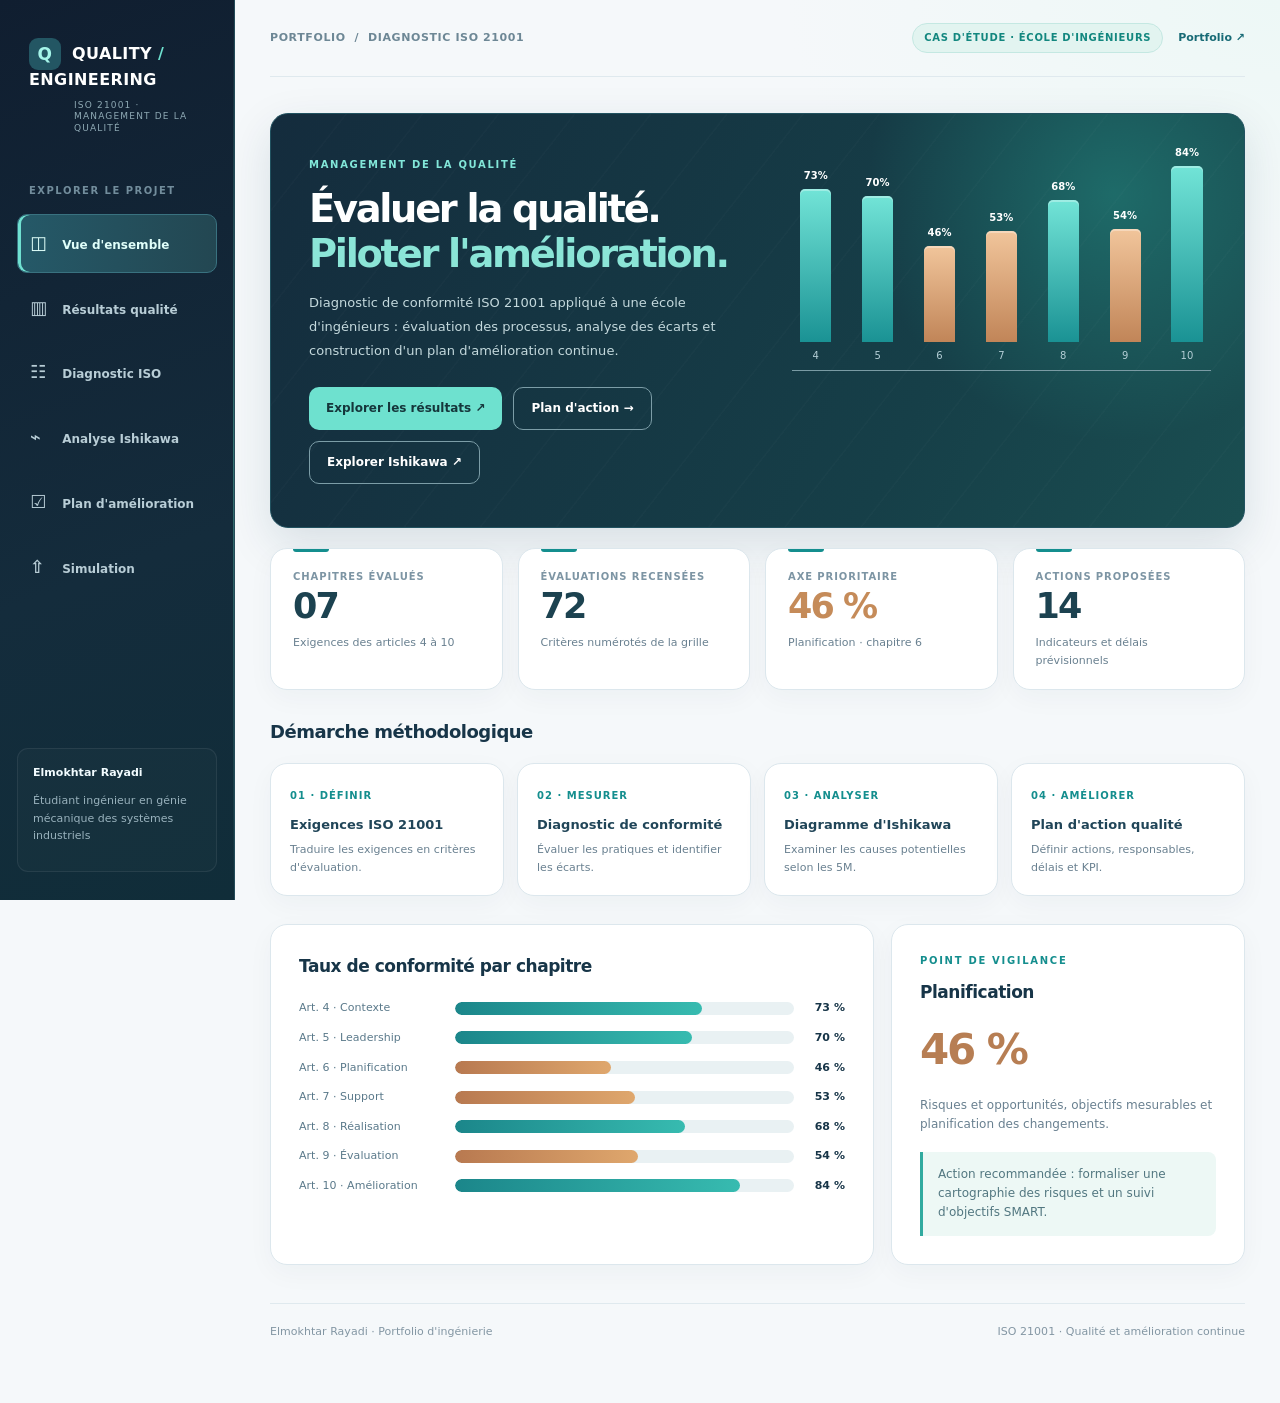
==== commit 9f31b9d7: "Expose 72 assessment criteria and correct chapter 9 data on interactive quality dashboard" ====
--- a/projets/diagnostic-iso-21001/index.html
+++ b/projets/diagnostic-iso-21001/index.html
@@ -6,113 +6,64 @@
 <div class="side-foot"><b>Elmokhtar Rayadi</b><p>Étudiant ingénieur en génie mécanique des systèmes industriels</p></div></aside>
 <main class="main"><header class="top"><div style="display:flex;align-items:center;gap:12px"><button class="mobile-menu" id="mobileMenu" aria-label="Menu principal">☰</button><span>PORTFOLIO &nbsp;/&nbsp; DIAGNOSTIC ISO 21001</span></div><div style="display:flex;gap:15px;align-items:center"><span class="pill">CAS D'ÉTUDE · ÉCOLE D'INGÉNIEURS</span><a href="https://github.com/elmokhtarrayadi21-creator">Portfolio ↗</a></div></header>
 <section class="page active" id="page-overview"><div class="hero"><div class="hero-copy"><div class="eyebrow" style="color:#82e7d9">MANAGEMENT DE LA QUALITÉ</div><h1>Évaluer la qualité.<br><span style="color:#8be5d7">Piloter l'amélioration.</span></h1><p>Diagnostic de conformité ISO 21001 appliqué à une école d'ingénieurs : évaluation des processus, analyse des écarts et construction d'un plan d'amélioration continue.</p><div class="buttons"><button class="btn" data-go="results">Explorer les résultats ↗</button><button class="btn ghost" data-go="actions">Plan d'action →</button><button class="btn ghost" data-go="ishikawa">Explorer Ishikawa ↗</button></div></div><div id="heroChart" class="hero-viz" aria-label="Comparaison des sept chapitres"></div></div>
-<div class="kpis"><article class="card kpi"><small>Chapitres évalués</small><strong>07</strong><p>Exigences des articles 4 à 10</p></article><article class="card kpi"><small>Évaluations recensées</small><strong>71</strong><p>Répartition du diagnostic</p></article><article class="card kpi"><small>Axe prioritaire</small><strong style="color:#c58b59">46 %</strong><p>Planification · chapitre 6</p></article><article class="card kpi"><small>Actions proposées</small><strong>14</strong><p>Indicateurs et délais prévisionnels</p></article></div>
+<div class="kpis"><article class="card kpi"><small>Chapitres évalués</small><strong>07</strong><p>Exigences des articles 4 à 10</p></article><article class="card kpi"><small>Évaluations recensées</small><strong>72</strong><p>Critères numérotés de la grille</p></article><article class="card kpi"><small>Axe prioritaire</small><strong style="color:#c58b59">46 %</strong><p>Planification · chapitre 6</p></article><article class="card kpi"><small>Actions proposées</small><strong>14</strong><p>Indicateurs et délais prévisionnels</p></article></div>
 <div class="section"><h2>Démarche méthodologique</h2><div class="steps"><article class="card step"><small>01 · DÉFINIR</small><b>Exigences ISO 21001</b><p>Traduire les exigences en critères d'évaluation.</p></article><article class="card step"><small>02 · MESURER</small><b>Diagnostic de conformité</b><p>Évaluer les pratiques et identifier les écarts.</p></article><article class="card step"><small>03 · ANALYSER</small><b>Diagramme d'Ishikawa</b><p>Examiner les causes potentielles selon les 5M.</p></article><article class="card step"><small>04 · AMÉLIORER</small><b>Plan d'action qualité</b><p>Définir actions, responsables, délais et KPI.</p></article></div></div>
 <div class="section twocol"><article class="card pad"><h2>Taux de conformité par chapitre</h2><div id="chartOverview" class="bars"></div></article><article class="card pad"><div class="eyebrow">POINT DE VIGILANCE</div><h2 style="margin:10px 0">Planification</h2><div class="large">46 %</div><p class="muted">Risques et opportunités, objectifs mesurables et planification des changements.</p><div class="note">Action recommandée : formaliser une cartographie des risques et un suivi d'objectifs SMART.</div></article></div></section>
 <section class="page" id="page-results"><div class="heading"><div class="eyebrow">02 / PERFORMANCE QUALITÉ</div><h1>Résultats du diagnostic.</h1><p>Visualisation des niveaux de conformité des sept chapitres, et répartition des évaluations. Ces résultats ne constituent pas une certification officielle.</p></div>
-<div class="twocol"><article class="card pad"><h2>Taux par chapitre</h2><div id="chartResults" class="bars"></div><div class="note caution">Chapitre 9 : deux taux différents apparaissent dans l'étude (38 % et 54 %). La visualisation reprend 54 % ; la valeur doit être consolidée avant un usage officiel.</div></article><article class="card pad"><h2>Répartition des évaluations</h2><div class="donut"><b>71</b></div><div class="legend"><span><i style="color:#269e94">●</i> Satisfaisant</span><b>21</b></div><div class="legend"><span><i style="color:#8bc1bc">●</i> Partiellement conforme &gt; 50 %</span><b>25</b></div><div class="legend"><span><i style="color:#edb679">●</i> Partiellement conforme &lt; 50 %</span><b>22</b></div><div class="legend"><span><i style="color:#d76e69">●</i> Non conforme</span><b>03</b></div><div class="note">Répartition utilisée dans la grille de synthèse du diagnostic.</div></article></div></section>
-<section class="page" id="page-diagnostic"><div class="heading"><div class="eyebrow">03 / ÉVALUATION PAR EXIGENCE</div><h1>Explorer les chapitres ISO.</h1><p>Sélectionnez un chapitre pour afficher les critères de contrôle, les résultats et les actions de progrès.</p></div><div id="chapterList" class="chapter-grid"></div><div class="detail"><article class="card pad"><div class="eyebrow" id="chapterNumber">CHAPITRE 4</div><h2 id="chapterName"></h2><p id="chapterDesc" class="muted"></p><div class="progress"><span id="chapterProgress"></span></div><div class="row"><span class="muted">Taux de conformité</span><strong id="chapterValue"></strong></div><h3 style="margin-top:26px">Points de contrôle</h3><div class="checks" id="chapterCriteria"></div></article><article class="card pad"><div class="eyebrow">RECOMMANDATION OPÉRATIONNELLE</div><h2 id="chapterImprove"></h2><p class="muted" id="chapterGuide"></p><div class="note" id="chapterNote"></div><button class="btn soft" style="margin-top:22px" data-go="actions">Voir les actions ↗</button></article></div></section>
+<div class="twocol"><article class="card pad"><h2>Taux par chapitre</h2><div id="chartResults" class="bars"></div><div class="note caution">Chapitre 9 : deux taux différents apparaissent dans l'étude (38 % et 54 %). Ce tableau utilise 38 % (diagnostic détaillé) ; la synthèse graphique affiche 54 %. Le résultat doit être vérifié.</div></article><article class="card pad"><h2>Répartition des évaluations</h2><div class="donut"><b>72</b></div><div class="legend"><span><i style="color:#269e94">●</i> Satisfaisant</span><b>21</b></div><div class="legend"><span><i style="color:#8bc1bc">●</i> Partiellement conforme &gt; 50 %</span><b>25</b></div><div class="legend"><span><i style="color:#edb679">●</i> Partiellement conforme &lt; 50 %</span><b>22</b></div><div class="legend"><span><i style="color:#d76e69">●</i> Non conforme</span><b>04</b></div><div class="note">Répartition des 72 critères numérotés. La synthèse globale en dénombre 71.</div></article></div></section>
+<section class="page" id="page-diagnostic"><div class="heading"><div class="eyebrow">03 / ÉVALUATION PAR EXIGENCE</div><h1>Explorer les chapitres ISO.</h1><p>Sélectionnez un chapitre pour afficher les critères de contrôle, les résultats et les actions de progrès.</p></div><div id="chapterList" class="chapter-grid"></div><div class="detail"><article class="card pad"><div class="eyebrow" id="chapterNumber">CHAPITRE 4</div><h2 id="chapterName"></h2><p id="chapterDesc" class="muted"></p><div class="progress"><span id="chapterProgress"></span></div><div class="row"><span class="muted">Taux de conformité</span><strong id="chapterValue"></strong></div><h3 style="margin-top:26px">Points de contrôle</h3><div class="checks" id="chapterCriteria"></div></article><article class="card pad"><div class="eyebrow">RECOMMANDATION OPÉRATIONNELLE</div><h2 id="chapterImprove"></h2><p class="muted" id="chapterGuide"></p><div class="note" id="chapterNote"></div><button class="btn soft" style="margin-top:22px" data-go="actions">Voir les actions ↗</button></article></div>
+<div class="section audit-section" id="audit-detail">
+<div class="audit-heading"><div><div class="eyebrow">GRILLE D'ÉVALUATION · 4 À 10</div><h2>72 critères de vérification</h2><p>Rechercher un critère, examiner son niveau d'évaluation ou filtrer les exigences par chapitre.</p></div><button class="btn soft" id="auditExport">↓ Exporter la grille CSV</button></div>
+<div id="auditChapterCounts" class="audit-chapter-summary"></div>
+<div class="audit-toolbar">
+<input id="auditSearch" type="search" placeholder="Rechercher un critère (ex. audit interne, objectifs, formation…)" aria-label="Rechercher un critère">
+<select id="auditChapter" aria-label="Filtrer par chapitre"><option value="all">Tous les chapitres</option><option value="4">Chapitre 4 · Contexte</option><option value="5">Chapitre 5 · Leadership</option><option value="6">Chapitre 6 · Planification</option><option value="7">Chapitre 7 · Support</option><option value="8">Chapitre 8 · Réalisation</option><option value="9">Chapitre 9 · Évaluation</option><option value="10">Chapitre 10 · Amélioration</option></select>
+<select id="auditStatus" aria-label="Filtrer par niveau de véracité"><option value="all">Toutes évaluations</option><option value="0">Non conforme · 0 %</option><option value="30">Partiel · 30 %</option><option value="70">Partiel · 70 %</option><option value="100">Satisfaisant · 100 %</option></select>
+</div>
+<div class="card audit-table-card"><div class="tablewrap"><table class="audit-table"><thead><tr><th>Réf.</th><th>Chapitre</th><th>Critère évalué</th><th>Niveau de véracité</th><th>Taux</th></tr></thead><tbody id="auditRows"></tbody></table></div></div>
+<div class="audit-summary-line"><span id="auditSummary">72 critères</span><span>Barème : 0 / 30 / 70 / 100 %</span></div>
+<div class="note caution audit-caution"><strong>Contrôle de cohérence :</strong> la grille comporte 72 critères numérotés, alors que la synthèse globale annonce 71 évaluations. Les nombres sont distingués plutôt que fusionnés.</div>
+</div>
+</section>
 <section class="page" id="page-ishikawa">
-  <div class="heading ish-heading">
-    <div class="eyebrow">04 / ANALYSE CAUSES–EFFETS · MÉTHODE 5M</div>
-    <h1>Comprendre les non-conformités.</h1>
-    <p>Le diagramme d'Ishikawa structure les facteurs pouvant freiner l'application de l'ISO 21001. Explorez les cinq familles de causes pour découvrir les dysfonctionnements envisagés et les leviers d'amélioration associés.</p>
-  </div>
-  <div class="ish-stats">
-    <div class="ish-stat"><span class="ish-stat-icon">◈</span><div><strong>5 familles</strong><small>Main-d'œuvre · Méthodes · Milieu · Matériel · Matière</small></div></div>
-    <div class="ish-stat"><span class="ish-stat-icon">≡</span><div><strong>15 facteurs identifiés</strong><small>Trois causes potentielles par famille</small></div></div>
-    <div class="ish-stat"><span class="ish-stat-icon">↗</span><div><strong>Amélioration continue</strong><small>Diagnostic → causes → actions → suivi</small></div></div>
-  </div>
-  <article class="card ish-board">
-    <div class="ish-board-top">
-      <div><div class="eyebrow">CARTOGRAPHIE CAUSES–EFFETS</div><h2>Diagramme d'Ishikawa</h2><p>Les branches représentent les cinq dimensions du système de management.</p></div>
-      <span class="ish-hint">Sélectionner une famille ci-dessous ↓</span>
-    </div>
-    <div class="ish-svg-wrap">
-      <svg class="ish-svg" viewBox="0 0 1120 540" role="img" aria-label="Diagramme d'Ishikawa 5M : cinq familles de causes convergent vers les difficultés de conformité ISO 21001">
-        <defs><linearGradient id="ishSpine" x1="0" y1="0" x2="1" y2="0"><stop offset="0" stop-color="#2daeb0"/><stop offset="1" stop-color="#207887"/></linearGradient>
-          <marker id="ishArrow" markerWidth="13" markerHeight="13" refX="9" refY="4" orient="auto"><path d="M0 0 L9 4 L0 8 Z" fill="#207887"/></marker></defs>
-        <path d="M60 275H850" fill="none" stroke="url(#ishSpine)" stroke-width="6" stroke-linecap="round" marker-end="url(#ishArrow)"/>
-        <g class="ish-branch active" data-branch="people">
-          <path d="M230 275L145 168" class="ish-rib"/>
-          <circle cx="230" cy="275" r="7" class="ish-joint"/>
-          <rect x="46" y="70" width="220" height="86" rx="12" class="ish-block"/>
-          <text x="156" y="100" class="ish-branch-number" text-anchor="middle">01 · FACTEUR HUMAIN</text>
-          <text x="156" y="128" class="ish-branch-label" text-anchor="middle">Main-d'œuvre</text>
-          <circle cx="145" cy="168" r="8" class="ish-end"/>
-        </g>
-        <g class="ish-branch" data-branch="methods">
-          <path d="M468 275L394 168" class="ish-rib"/>
-          <circle cx="468" cy="275" r="7" class="ish-joint"/>
-          <rect x="294" y="70" width="220" height="86" rx="12" class="ish-block"/>
-          <text x="404" y="100" class="ish-branch-number" text-anchor="middle">02 · ORGANISATION</text>
-          <text x="404" y="128" class="ish-branch-label" text-anchor="middle">Méthodes</text>
-          <circle cx="394" cy="168" r="8" class="ish-end"/>
-        </g>
-        <g class="ish-branch" data-branch="environment">
-          <path d="M708 275L652 168" class="ish-rib"/>
-          <circle cx="708" cy="275" r="7" class="ish-joint"/>
-          <rect x="542" y="70" width="220" height="86" rx="12" class="ish-block"/>
-          <text x="652" y="100" class="ish-branch-number" text-anchor="middle">03 · ENVIRONNEMENT</text>
-          <text x="652" y="128" class="ish-branch-label" text-anchor="middle">Milieu</text>
-          <circle cx="652" cy="168" r="8" class="ish-end"/>
-        </g>
-        <g class="ish-branch" data-branch="equipment">
-          <path d="M355 275L260 375" class="ish-rib"/>
-          <circle cx="355" cy="275" r="7" class="ish-joint"/>
-          <rect x="158" y="387" width="220" height="86" rx="12" class="ish-block"/>
-          <text x="268" y="417" class="ish-branch-number" text-anchor="middle">04 · RESSOURCES</text>
-          <text x="268" y="445" class="ish-branch-label" text-anchor="middle">Matériel</text>
-          <circle cx="260" cy="375" r="8" class="ish-end"/>
-        </g>
-        <g class="ish-branch" data-branch="materials">
-          <path d="M615 275L552 375" class="ish-rib"/>
-          <circle cx="615" cy="275" r="7" class="ish-joint"/>
-          <rect x="446" y="387" width="220" height="86" rx="12" class="ish-block"/>
-          <text x="556" y="417" class="ish-branch-number" text-anchor="middle">05 · INFORMATION</text>
-          <text x="556" y="445" class="ish-branch-label" text-anchor="middle">Matière</text>
-          <circle cx="552" cy="375" r="8" class="ish-end"/>
-        </g>
-        <g class="ish-effect"><rect x="870" y="198" width="231" height="153" rx="17"/><text x="986" y="232" text-anchor="middle" class="ish-effect-eyebrow">EFFET ANALYSÉ</text>
-          <text x="986" y="271" text-anchor="middle" class="ish-effect-heading">Difficultés</text>
-          <text x="986" y="296" text-anchor="middle" class="ish-effect-heading">de conformité</text>
-          <text x="986" y="327" text-anchor="middle" class="ish-effect-label">ISO 21001</text></g>
-        <text x="63" y="306" class="ish-spine-note">FACTEURS POTENTIELS</text>
-        <text x="63" y="338" class="ish-spine-sub">5 catégories → 1 problématique qualité</text>
-      </svg>
-    </div>
-    <div class="ish-tabs" id="ishFamilyTabs" role="group" aria-label="Sélectionner une famille de causes">
-      <button type="button" data-ish-family="people" class="ish-family-button active" aria-pressed="true"><span class="ish-button-number">01</span><span>Main-d'œuvre</span></button>
-      <button type="button" data-ish-family="methods" class="ish-family-button" aria-pressed="false"><span class="ish-button-number">02</span><span>Méthodes</span></button>
-      <button type="button" data-ish-family="environment" class="ish-family-button" aria-pressed="false"><span class="ish-button-number">03</span><span>Milieu</span></button>
-      <button type="button" data-ish-family="equipment" class="ish-family-button" aria-pressed="false"><span class="ish-button-number">04</span><span>Matériel</span></button>
-      <button type="button" data-ish-family="materials" class="ish-family-button" aria-pressed="false"><span class="ish-button-number">05</span><span>Matière</span></button>
-    </div>
-  </article>
-  <div class="ish-detail-grid">
-    <article class="card ish-cause-panel">
-      <div class="eyebrow">EXPLORER UNE FAMILLE</div>
-      <div class="ish-current-title"><div><h2 id="ishFamilyTitle">Main-d'œuvre</h2><p id="ishFamilyDesc">Ressources humaines et implication des acteurs</p></div><span id="ishCauseCount" class="ish-count">03 facteurs</span></div>
-      <div id="ishCauseDetails" class="ish-cause-list" aria-live="polite"></div>
-    </article>
-    <article class="card ish-action-panel">
-      <div class="eyebrow">PASSER DU DIAGNOSTIC À L'ACTION</div>
-      <h2 id="ishActionTitle">Renforcer les compétences</h2>
-      <p id="ishActionDesc" class="ish-action-desc"></p>
-      <div class="ish-action-info"><div><span>LEVIERS À METTRE EN PLACE</span><ul id="ishActionList"></ul></div></div>
-      <button class="btn soft" id="ishActionLink" type="button">Consulter les actions liées ↗</button>
-      <p class="ish-caveat">Les facteurs présentés sont des causes potentielles de non-conformité ; aucune contribution causale chiffrée n'est revendiquée.</p>
-    </article>
-  </div>
-  <div class="section">
-    <h2>Du constat à l'amélioration — méthode PDCA</h2>
-    <div class="ish-pdca">
-      <div class="ish-pdca-step"><span>PLAN</span><strong>Définir le problème</strong><small>Critères et priorités qualité</small></div>
-      <div class="ish-pdca-step"><span>DO</span><strong>Appliquer les actions</strong><small>Formation et formalisation</small></div>
-      <div class="ish-pdca-step"><span>CHECK</span><strong>Mesurer l'efficacité</strong><small>Indicateurs et audits</small></div>
-      <div class="ish-pdca-step"><span>ACT</span><strong>Standardiser</strong><small>Corrections et amélioration</small></div>
-    </div>
-  </div>
+<div class="heading"><div class="eyebrow">04 / ANALYSE DES NON-CONFORMITÉS</div><h1>Diagramme d'Ishikawa — 5M</h1>
+<p>Visualisation des facteurs pouvant affecter l'application du système de management ISO 21001. Les 15 causes sont organisées selon les cinq familles de la méthode 5M.</p></div>
+<article class="card fish-pro">
+<div class="fish-pro-toolbar"><div><strong>Analyse causes–effets</strong><span>Structure 5M · 15 facteurs</span></div><span class="fish-pro-tag">Sélectionnez une branche pour l'explorer</span></div>
+<div class="fish-diagram-scroll" tabindex="0" aria-label="Diagramme horizontal, faire défiler pour voir l'ensemble"><svg class="fish-diagram" viewBox="0 0 1540 690" role="img" aria-label="Diagramme d'Ishikawa détaillé, cinq grandes branches et quinze causes de non-conformité">
+<defs><marker id="fishArrow" markerWidth="13" markerHeight="13" refX="10" refY="5" orient="auto"><path d="M0 0L10 5L0 10Z" fill="#254d5b"/></marker></defs>
+<line x1="60" y1="350" x2="1307" y2="350" class="fish-spine" marker-end="url(#fishArrow)"/>
+<g class="ish-branch active" data-branch="people" tabindex="0" role="button" aria-label="Afficher les causes Main-d&apos;œuvre"><path class="fish-rib" d="M345 350L265 122"/><circle cx="345" cy="350" r="6.5" class="fish-node"/><g class="fish-cause"><path class="fish-twig" d="M293.1 202H578.1"/><text x="306.1" y="180" class="fish-cause-text"><tspan x="306.1" dy="0">Manque de sensibilisation</tspan><tspan x="306.1" dy="15">à la qualité</tspan></text></g><g class="fish-cause"><path class="fish-twig" d="M312.7 258H597.7"/><text x="325.7" y="236" class="fish-cause-text"><tspan x="325.7" dy="0">Formation insuffisante</tspan><tspan x="325.7" dy="15">du personnel</tspan></text></g><g class="fish-cause"><path class="fish-twig" d="M332.7 315H617.7"/><text x="345.7" y="293" class="fish-cause-text"><tspan x="345.7" dy="0">Faible implication des</tspan><tspan x="345.7" dy="15">acteurs pédagogiques</tspan></text></g><text x="250" y="62" class="fish-category-index">01 / CAUSES</text><text x="250" y="93" class="fish-category-name">Main-d&apos;œuvre</text></g>
+<g class="ish-branch" data-branch="methods" tabindex="0" role="button" aria-label="Afficher les causes Méthodes"><path class="fish-rib" d="M710 350L630 122"/><circle cx="710" cy="350" r="6.5" class="fish-node"/><g class="fish-cause"><path class="fish-twig" d="M658.1 202H943.1"/><text x="671.1" y="180" class="fish-cause-text"><tspan x="671.1" dy="0">Absence de procédures</tspan><tspan x="671.1" dy="15">formalisées</tspan></text></g><g class="fish-cause"><path class="fish-twig" d="M677.7 258H962.7"/><text x="690.7" y="236" class="fish-cause-text"><tspan x="690.7" dy="0">Manque d&apos;indicateurs</tspan><tspan x="690.7" dy="15">de performance</tspan></text></g><g class="fish-cause"><path class="fish-twig" d="M697.7 315H982.7"/><text x="710.7" y="293" class="fish-cause-text"><tspan x="710.7" dy="0">Suivi pédagogique</tspan><tspan x="710.7" dy="15">insuffisant</tspan></text></g><text x="615" y="62" class="fish-category-index">02 / CAUSES</text><text x="615" y="93" class="fish-category-name">Méthodes</text></g>
+<g class="ish-branch" data-branch="environment" tabindex="0" role="button" aria-label="Afficher les causes Milieu"><path class="fish-rib" d="M1075 350L995 122"/><circle cx="1075" cy="350" r="6.5" class="fish-node"/><g class="fish-cause"><path class="fish-twig" d="M1023.1 202H1308.1"/><text x="1036.1" y="180" class="fish-cause-text"><tspan x="1036.1" dy="0">Communication interne</tspan><tspan x="1036.1" dy="15">insuffisante</tspan></text></g><g class="fish-cause"><path class="fish-twig" d="M1042.7 258H1327.7"/><text x="1055.7" y="236" class="fish-cause-text"><tspan x="1055.7" dy="0">Environnement</tspan><tspan x="1055.7" dy="15">organisationnel complexe</tspan></text></g><g class="fish-cause"><path class="fish-twig" d="M1062.7 315H1347.7"/><text x="1075.7" y="293" class="fish-cause-text"><tspan x="1075.7" dy="0">Résistance au</tspan><tspan x="1075.7" dy="15">changement</tspan></text></g><text x="980" y="62" class="fish-category-index">03 / CAUSES</text><text x="980" y="93" class="fish-category-name">Milieu</text></g>
+<g class="ish-branch" data-branch="equipment" tabindex="0" role="button" aria-label="Afficher les causes Matériel"><path class="fish-rib" d="M490 350L395 585"/><circle cx="490" cy="350" r="6.5" class="fish-node"/><g class="fish-cause"><path class="fish-twig" d="M470.2 399H772.2"/><text x="483.2" y="418" class="fish-cause-text"><tspan x="483.2" dy="0">Équipements</tspan><tspan x="483.2" dy="15">pédagogiques limités</tspan></text></g><g class="fish-cause"><path class="fish-twig" d="M445.5 460H747.5"/><text x="458.5" y="479" class="fish-cause-text"><tspan x="458.5" dy="0">Insuffisance des outils</tspan><tspan x="458.5" dy="15">numériques</tspan></text></g><g class="fish-cause"><path class="fish-twig" d="M420.9 521H722.9"/><text x="433.9" y="540" class="fish-cause-text"><tspan x="433.9" dy="0">Ressources techniques</tspan><tspan x="433.9" dy="15">insuffisantes</tspan></text></g><text x="403" y="626" class="fish-category-index">04 / CAUSES</text><text x="403" y="657" class="fish-category-name">Matériel</text></g>
+<g class="ish-branch" data-branch="materials" tabindex="0" role="button" aria-label="Afficher les causes Matière"><path class="fish-rib" d="M935 350L840 585"/><circle cx="935" cy="350" r="6.5" class="fish-node"/><g class="fish-cause"><path class="fish-twig" d="M915.2 399H1217.2"/><text x="928.2" y="418" class="fish-cause-text"><tspan x="928.2" dy="0">Documentation incomplète</tspan></text></g><g class="fish-cause"><path class="fish-twig" d="M890.5 460H1192.5"/><text x="903.5" y="479" class="fish-cause-text"><tspan x="903.5" dy="0">Supports pédagogiques</tspan><tspan x="903.5" dy="15">non standardisés</tspan></text></g><g class="fish-cause"><path class="fish-twig" d="M865.9 521H1167.9"/><text x="878.9" y="540" class="fish-cause-text"><tspan x="878.9" dy="0">Manque de traçabilité</tspan><tspan x="878.9" dy="15">des informations</tspan></text></g><text x="848" y="626" class="fish-category-index">05 / CAUSES</text><text x="848" y="657" class="fish-category-name">Matière</text></g>
+<g class="fish-outcome"><rect x="1323" y="267" width="210" height="171" rx="11"/>
+<text x="1343" y="297" class="fish-outcome-top">PROBLÉMATIQUE</text>
+<text x="1343" y="329" class="fish-outcome-title">Difficultés</text>
+<text x="1343" y="355" class="fish-outcome-title">de conformité</text>
+<text x="1343" y="388" class="fish-outcome-sub">ISO 21001</text></g>
+<text x="64" y="378" class="fish-spine-label">CAUSES POTENTIELLES</text>
+</svg></div>
+<div class="fish-pro-foot"><span>MAIN-D'ŒUVRE · MÉTHODES · MILIEU · MATÉRIEL · MATIÈRE</span><span>Vue complète du système qualité</span></div>
+</article>
+<div class="fish-navigator"><div><h2>Analyse détaillée</h2><p>Choisissez une famille pour afficher ses causes et les actions associées.</p></div>
+<div class="fish-selector" id="ishFamilyTabs" role="group" aria-label="Famille de causes Ishikawa">
+<button type="button" class="ish-family-button active" data-ish-family="people" aria-pressed="true">Main-d&apos;œuvre</button><button type="button" class="ish-family-button" data-ish-family="methods" aria-pressed="false">Méthodes</button><button type="button" class="ish-family-button" data-ish-family="environment" aria-pressed="false">Milieu</button><button type="button" class="ish-family-button" data-ish-family="equipment" aria-pressed="false">Matériel</button><button type="button" class="ish-family-button" data-ish-family="materials" aria-pressed="false">Matière</button>
+</div></div>
+<div class="ish-detail-grid">
+<article class="card ish-cause-panel">
+<div class="eyebrow">FACTEURS IDENTIFIÉS</div>
+<div class="ish-current-title"><div><h2 id="ishFamilyTitle">Main-d'œuvre</h2><p id="ishFamilyDesc"></p></div><span id="ishCauseCount" class="ish-count">03 facteurs</span></div>
+<div id="ishCauseDetails" class="ish-cause-list" aria-live="polite"></div>
+</article>
+<article class="card ish-action-panel">
+<div class="eyebrow">PISTES D'AMÉLIORATION</div>
+<h2 id="ishActionTitle"></h2><p id="ishActionDesc" class="ish-action-desc"></p>
+<div class="ish-action-info"><span>ACTIONS PROPOSÉES</span><ul id="ishActionList"></ul></div>
+<button type="button" id="ishActionLink" class="btn soft">Consulter le plan d'action ↗</button>
+<p class="ish-caveat">Les causes représentées sont des hypothèses d'analyse. Leur contribution doit être confirmée par des vérifications adaptées.</p>
+</article></div>
 </section>
 <section class="page" id="page-actions"><div class="heading"><div class="eyebrow">05 / PLAN D'AMÉLIORATION</div><h1>Transformer les écarts en actions.</h1><p>Chaque action proposée est associée à un responsable, un délai prévisionnel et un indicateur de suivi. Les actions ne sont pas présentées comme réalisées.</p></div>
 <div class="kpis" style="margin-bottom:21px"><article class="card kpi"><small>Actions</small><strong>14</strong><p>Propositions structurées</p></article><article class="card kpi"><small>Prioritaires</small><strong>05</strong><p>Organisation du système qualité</p></article><article class="card kpi"><small>Durées prévues</small><strong>1–6</strong><p>Mois selon l'action</p></article><article class="card kpi"><small>Pilotage</small><strong style="font-size:29px">PDCA</strong><p>Amélioration continue</p></article></div>
@@ -121,4 +72,4 @@
 <section class="page" id="page-simulation"><div class="heading"><div class="eyebrow">06 / SIMULATION DE SCÉNARIOS</div><h1>Explorer un scénario d'amélioration.</h1><p>Modifiez les taux par chapitre et visualisez la variation théorique de leur moyenne. Cette simulation pédagogique ne représente pas un audit recalculé.</p></div>
 <div class="sim-grid"><article class="card pad"><div class="row" style="align-items:center"><h2 style="margin:0">Paramètres simulés</h2><button class="btn soft" id="simReset">↺ Réinitialiser</button></div><div id="simControls" style="margin-top:19px"></div></article><article class="result-card"><div class="eyebrow" style="color:#95e7dc">PROJECTION INDICATIVE</div><h2 style="margin:12px 0 6px;font-size:17px">Moyenne des taux affichés</h2><strong id="simResult">64,0 %</strong><div style="display:flex;gap:30px;margin-top:22px"><div><small>Situation initiale</small><b id="simBase"></b></div><div><small>Variation théorique</small><b id="simDelta"></b></div></div><div class="note">Moyenne arithmétique non pondérée des sept chapitres. La variation ne correspond pas à un progrès réellement mesuré.</div><button class="btn" data-go="actions" style="margin-top:22px">Consulter le plan d'action ↗</button></article></div></section>
 <footer class="footer"><span>Elmokhtar Rayadi · Portfolio d'ingénierie</span><span>ISO 21001 · Qualité et amélioration continue</span></footer>
-</main></div><script src="app.js" defer></script></body></html>+</main></div><script src="app.js" defer></script><script src="audit.js" defer></script></body></html>
--- a/projets/diagnostic-iso-21001/style.css
+++ b/projets/diagnostic-iso-21001/style.css
@@ -54,73 +54,72 @@
 .result-card{background:linear-gradient(140deg,#143e4b,#20545a)}
 .footer{padding-bottom:8px}
 
-/* ISHIKAWA — navigation, cause mapping and analysis */
-.ish-heading{margin-bottom:23px;max-width:890px}
-.ish-heading h1{font-size:clamp(32px,3.3vw,44px)}
-.ish-stats{display:grid;grid-template-columns:repeat(3,minmax(0,1fr));gap:13px;margin-bottom:17px}
-.ish-stat{background:#fff;border:1px solid #dce8ed;padding:16px 18px;border-radius:13px;display:flex;align-items:center;gap:14px;min-width:0;box-shadow:0 5px 18px #173c4908}
-.ish-stat-icon{width:40px;height:40px;border-radius:11px;background:#e5f6f3;display:grid;place-items:center;color:#15968e;flex-shrink:0;font-size:22px;font-weight:800}
-.ish-stat strong{display:block;font-size:13px;color:#234457;line-height:1.35}
-.ish-stat small{font-size:10px;color:#79919f;line-height:1.5;display:block;margin-top:3px}
-.ish-board{padding:0;overflow:hidden;border:1px solid #d9e7e9}
-.ish-board-top{display:flex;align-items:center;justify-content:space-between;gap:30px;padding:26px 29px 3px}
-.ish-board-top h2{font-size:23px;letter-spacing:-.04em;margin:7px 0 3px}
-.ish-board-top p{font-size:11px;color:#768b99;margin:4px 0}
-.ish-hint{font-size:11px;color:#4b8b8c;background:#e9f6f3;border:1px solid #caebe4;border-radius:50px;white-space:nowrap;padding:7px 13px}
-.ish-svg-wrap{padding:1px 23px 0;overflow-x:auto}
-.ish-svg{width:100%;min-width:780px;max-height:500px;display:block}
-.ish-rib{fill:none;stroke:#b1cdd4;stroke-width:4.3;stroke-linecap:round;transition:stroke .25s,stroke-width .25s}
-.ish-joint,.ish-end{fill:#fff;stroke:#9bbcc6;stroke-width:4;transition:fill .25s,stroke .25s}
-.ish-block{fill:#f1f6f7;stroke:#e0ebee;stroke-width:1.4;transition:fill .25s,stroke .25s}
-.ish-branch-number{fill:#8a9eaa;font-size:11px;font-weight:850;letter-spacing:1.1px}
-.ish-branch-label{fill:#3b5d6b;font-size:19px;font-weight:850}
-.ish-branch{opacity:.55;transition:opacity .25s}
-.ish-branch.active{opacity:1}
-.ish-branch.active .ish-rib{stroke:#189d99;stroke-width:6}
-.ish-branch.active .ish-joint,.ish-branch.active .ish-end{fill:#53d7c6;stroke:#188b8c}
-.ish-branch.active .ish-block{fill:#e0f7f2;stroke:#4dbeb5;stroke-width:2.2}
-.ish-branch.active .ish-branch-label{fill:#116a71}
-.ish-branch.active .ish-branch-number{fill:#278b88}
-.ish-effect rect{fill:#173f4d}
-.ish-effect-eyebrow{fill:#78dcd0;font-size:12px;font-weight:850;letter-spacing:1.3px}
-.ish-effect-heading{fill:#f7fcfe;font-size:20px;font-weight:830}
-.ish-effect-label{fill:#b2d0d8;font-size:13px}
-.ish-spine-note{font-size:12px;letter-spacing:1.2px;font-weight:800;fill:#558391}
-.ish-spine-sub{font-size:11px;fill:#8da3aa}
-.ish-tabs{display:grid;grid-template-columns:repeat(5,minmax(0,1fr));gap:10px;padding:13px 25px 26px;border-top:1px solid #edf2f4;background:#fcfefe}
-.ish-family-button{appearance:none;display:flex;align-items:center;justify-content:center;gap:8px;border:1px solid #dbe7eb;background:#fff;color:#587589;border-radius:10px;padding:13px 9px;font-size:11px;font-weight:780;min-width:0;transition:background .2s,border-color .2s,transform .2s}
-.ish-family-button:hover{border-color:#5abcb4;transform:translateY(-1px)}
-.ish-family-button.active{background:#1b6369;border-color:#1b6369;color:#fff;box-shadow:0 6px 17px #17625c23}
-.ish-button-number{font-size:10px;opacity:.7;font-weight:850}
-.ish-detail-grid{display:grid;grid-template-columns:1.16fr .84fr;gap:16px;margin-top:17px}
-.ish-cause-panel,.ish-action-panel{padding:27px 28px;min-width:0}
-.ish-current-title{display:flex;align-items:flex-start;justify-content:space-between;gap:20px;margin:12px 0 20px}
-.ish-current-title h2{font-size:24px;margin:0 0 4px;letter-spacing:-.04em}
-.ish-current-title p{color:#788f9d;margin:0;font-size:12px}
-.ish-count{font-weight:800;color:#18847f;background:#e9f7f4;border-radius:30px;padding:6px 9px;font-size:10px;white-space:nowrap}
-.ish-cause-list{display:grid;gap:11px}
-.ish-factor{display:flex;align-items:flex-start;gap:13px;border:1px solid #e1eaed;background:#f8fafb;padding:16px;border-radius:11px;animation:ishAppear .23s ease both}
-.ish-factor:nth-child(2){animation-delay:.055s}.ish-factor:nth-child(3){animation-delay:.11s}
-@keyframes ishAppear{from{opacity:0;transform:translateY(5px)}to{opacity:1;transform:translateY(0)}}
-.ish-factor-num{flex-shrink:0;background:#e4f5f2;width:31px;height:31px;display:grid;place-items:center;border-radius:8px;color:#218e88;font-size:11px;font-weight:850}
-.ish-factor strong{display:block;color:#294a5d;font-size:13px;line-height:1.4}
-.ish-factor p{color:#738b99;font-size:11px;line-height:1.68;margin:6px 0 0}
-.ish-action-panel{background:linear-gradient(155deg,#173b49 0%,#194e55 100%);border-color:#275768;color:#f5fbfc}
-.ish-action-panel .eyebrow{color:#7ce8d6}
-.ish-action-panel h2{font-size:24px;letter-spacing:-.04em;line-height:1.24;margin:12px 0}
-.ish-action-desc{color:#c8dcdf;font-size:12px;line-height:1.7}
-.ish-action-info{padding:18px 17px 10px;border:1px solid #ffffff27;border-radius:12px;margin:23px 0;background:#ffffff09}
-.ish-action-info span{font-size:10px;letter-spacing:1.1px;color:#8edbcd;font-weight:800}
-.ish-action-info ul{padding-left:19px;display:grid;gap:9px;margin:14px 0;color:#e1f1f2;font-size:12px;line-height:1.6}
-.ish-action-panel .btn{background:#67dcca;color:#10424a}
-.ish-caveat{font-size:10px;color:#a5c8cc;line-height:1.7;margin:19px 0 0}
-.ish-pdca{display:grid;grid-template-columns:repeat(4,minmax(0,1fr));gap:11px}
-.ish-pdca-step{background:#fff;border:1px solid #dce6eb;border-radius:13px;padding:19px 18px;position:relative}
-.ish-pdca-step:not(:last-child):after{content:"→";position:absolute;right:-15px;top:50%;transform:translateY(-50%);color:#1d9d98;background:#e9f4f4;border-radius:50%;height:24px;width:24px;display:grid;place-items:center;z-index:1;font-size:15px;font-weight:800}
-.ish-pdca-step span{font-size:10px;font-weight:850;letter-spacing:1.2px;color:#168c84}
-.ish-pdca-step strong{display:block;font-size:13px;margin:9px 0 4px;color:#274d5f}
-.ish-pdca-step small{font-size:11px;color:#78909f;line-height:1.5}
-@media(max-width:1200px){.ish-stats{grid-template-columns:repeat(3,minmax(0,1fr))}.ish-detail-grid{grid-template-columns:1fr 1fr}}
-@media(max-width:960px){.ish-stats{grid-template-columns:1fr 1fr}.ish-stats .ish-stat:last-child{grid-column:span 2}.ish-detail-grid{grid-template-columns:1fr}.ish-tabs{grid-template-columns:repeat(3,minmax(0,1fr))}.ish-pdca{grid-template-columns:repeat(2,minmax(0,1fr))}.ish-pdca-step:nth-child(2):after{display:none}}
-@media(max-width:620px){.ish-stats{grid-template-columns:1fr}.ish-stats .ish-stat:last-child{grid-column:auto}.ish-board-top{padding:22px 19px 4px;display:block}.ish-hint{display:inline-block;margin-top:10px;white-space:normal}.ish-svg-wrap{padding:2px 10px 0}.ish-svg{min-width:725px}.ish-tabs{grid-template-columns:repeat(2,minmax(0,1fr));padding:13px;gap:7px}.ish-family-button{padding:12px 7px;font-size:10px}.ish-cause-panel,.ish-action-panel{padding:22px 19px}.ish-current-title{display:block}.ish-count{display:inline-block;margin-top:11px}.ish-pdca{grid-template-columns:1fr}.ish-pdca-step:after{display:none!important}.ish-factor{padding:13px}}
-@media(prefers-reduced-motion:reduce){*,*:before,*:after{animation-duration:.001ms!important;transition-duration:.001ms!important;scroll-behavior:auto!important}}
+
+/* ISHIKAWA — classic technical fishbone, five families, fifteen factors */
+.fish-pro{overflow:hidden;border:1px solid #d7e1e8;border-radius:14px;background:#fff;box-shadow:0 7px 22px #25445009}
+.fish-pro-toolbar{padding:22px 27px 18px;display:flex;justify-content:space-between;align-items:center;gap:18px;border-bottom:1px solid #e8eef1}
+.fish-pro-toolbar strong{display:block;color:#1f3d4d;font-size:16px;letter-spacing:-.02em}
+.fish-pro-toolbar span:not(.fish-pro-tag){display:block;font-size:11px;color:#8397a3;margin-top:4px}
+.fish-pro-tag{font-size:11px;font-weight:700;color:#257a7d;padding:8px 12px;background:#f0f7f6;border:1px solid #d8ebe9;border-radius:7px;white-space:nowrap}
+.fish-diagram-scroll{padding:5px 16px 0;overflow-x:auto;overscroll-behavior-x:contain;scrollbar-width:thin;scrollbar-color:#bdcdd2 transparent;background:#fff}
+.fish-diagram{width:100%;min-width:1270px;max-width:1640px;display:block;margin:0 auto;height:auto}
+.fish-diagram .fish-spine{stroke:#254d5b;stroke-width:5;stroke-linecap:round}
+.fish-diagram .fish-spine-label{font-size:12px;letter-spacing:1.5px;fill:#7b909a;font-weight:700}
+.fish-diagram .ish-branch{opacity:.81;transition:opacity .16s}
+.fish-diagram .fish-rib{stroke:#597685;stroke-width:3.4;fill:none;stroke-linecap:round;transition:stroke .17s,stroke-width .17s}
+.fish-diagram .fish-twig{stroke:#9eb4be;stroke-width:1.8;fill:none;transition:stroke .17s,stroke-width .17s}
+.fish-diagram .fish-node{fill:#fff;stroke:#577987;stroke-width:2.5;transition:fill .17s,stroke .17s}
+.fish-diagram text{font-family:Inter,"Segoe UI",system-ui,Arial,sans-serif}
+.fish-diagram .fish-category-index{font-size:12px;fill:#84949f;letter-spacing:1.4px;font-weight:760}
+.fish-diagram .fish-category-name{font-size:22px;fill:#234253;font-weight:830;letter-spacing:-.35px}
+.fish-diagram .fish-cause-text{fill:#4e6875;font-size:15px;font-weight:590}
+.fish-diagram .ish-branch.active{opacity:1}
+.fish-diagram .ish-branch.active .fish-rib{stroke:#158a87;stroke-width:5}
+.fish-diagram .ish-branch.active .fish-twig{stroke:#2e9993;stroke-width:2.4}
+.fish-diagram .ish-branch.active .fish-node{stroke:#168a87;fill:#fff}
+.fish-diagram .ish-branch.active .fish-category-name{fill:#137b7d}
+.fish-diagram .ish-branch.active .fish-category-index{fill:#238e8e}
+.fish-diagram .ish-branch.active .fish-cause-text{fill:#274f5a}
+.fish-diagram .ish-branch:focus-visible{outline:none}
+.fish-diagram .ish-branch:focus-visible .fish-rib{stroke:#1d9d99;stroke-width:6}
+.fish-diagram .ish-branch[role="button"]{cursor:pointer}
+.fish-diagram .fish-outcome rect{fill:#183a4b;stroke:#173a4a;stroke-width:1.5}
+.fish-diagram .fish-outcome-top{font-size:12px;font-weight:800;fill:#93cec9;letter-spacing:1.3px}
+.fish-diagram .fish-outcome-title{font-size:21px;font-weight:780;fill:#f2f9fa}
+.fish-diagram .fish-outcome-sub{font-size:15px;font-weight:700;fill:#bed4da}
+.fish-pro-foot{border-top:1px solid #ebf0f2;padding:12px 26px 13px;display:flex;gap:12px;align-items:center;justify-content:space-between;color:#8296a1;font-size:10px;font-weight:650;letter-spacing:.065em}
+.fish-navigator{display:flex;align-items:flex-end;justify-content:space-between;gap:24px;margin:29px 0 15px}
+.fish-navigator h2{font-size:19px;letter-spacing:-.03em;margin:0 0 4px;color:#264554}
+.fish-navigator p{font-size:12px;color:#7d909d;margin:0}
+.fish-selector{display:flex;align-items:center;flex-wrap:wrap;gap:6px;background:#eaf0f3;border-radius:9px;padding:5px;border:1px solid #dfe9ed}
+.ish-family-button{padding:10px 13px;font-size:11px;line-height:1.3;font-weight:760;color:#526c7a;border:1px solid transparent;background:transparent;border-radius:6px;transition:background .15s,color .15s,border-color .15s}
+.ish-family-button:hover{color:#196c72;background:#f8fbfb}
+.ish-family-button.active{background:#fff;color:#116c70;border-color:#d2e4e6;box-shadow:0 2px 7px #254a5e13}
+.ish-detail-grid{display:grid;grid-template-columns:1.14fr .86fr;gap:16px}
+.ish-cause-panel,.ish-action-panel{padding:24px 26px;min-width:0;background:#fff;border:1px solid #dce5eb}
+.ish-current-title{display:flex;justify-content:space-between;gap:18px;align-items:flex-start;margin:12px 0 20px}
+.ish-current-title h2{font-size:24px;letter-spacing:-.045em;color:#214251;margin:0 0 4px}
+.ish-current-title p{font-size:12px;color:#8293a0;margin:0}
+.ish-count{white-space:nowrap;border:1px solid #dcece9;border-radius:6px;color:#23867e;background:#f3faf9;font-weight:750;font-size:10px;padding:6px 9px}
+.ish-cause-list{display:grid;gap:0}
+.ish-factor{display:grid;grid-template-columns:32px 1fr;gap:13px;padding:14px 0;border-bottom:1px solid #eaf0f2;animation:fishFade .17s both}
+.ish-factor:first-child{padding-top:0}
+.ish-factor:last-child{border-bottom:none;padding-bottom:0}
+.ish-factor-num{width:30px;height:30px;display:grid;place-items:center;font-size:11px;font-weight:780;background:#eaf6f4;color:#25847f;border-radius:6px}
+.ish-factor strong{display:block;font-size:12px;color:#2e5060;font-weight:770}
+.ish-factor p{margin:5px 0 0;font-size:11px;color:#778e9c;line-height:1.65}
+@keyframes fishFade{from{opacity:.45;transform:translateY(3px)}to{opacity:1;transform:translateY(0)}}
+.ish-action-panel{background:#f9fbfc}
+.ish-action-panel .eyebrow{color:#29958d}
+.ish-action-panel h2{font-size:21px;color:#234858;line-height:1.25;margin:12px 0}
+.ish-action-desc{font-size:12px;color:#698290;line-height:1.7}
+.ish-action-info{border-top:1px solid #dce8eb;padding-top:17px;margin:18px 0}
+.ish-action-info span{color:#668593;font-size:10px;letter-spacing:1.1px;font-weight:790}
+.ish-action-info ul{display:grid;gap:10px;margin:13px 0 0;padding-left:18px;font-size:12px;color:#385f6e;line-height:1.6}
+.ish-action-info li::marker{color:#208f88}
+.ish-action-panel .btn{background:#e0f4ef;border:1px solid #b8e5dc;color:#137a75}
+.ish-caveat{font-size:10px;color:#8294a0;line-height:1.65;margin:16px 0 0}
+@media(max-width:1250px){.fish-navigator{display:block}.fish-selector{margin-top:15px;display:inline-flex}.ish-detail-grid{grid-template-columns:1fr 1fr}}
+@media(max-width:950px){.fish-pro-toolbar{padding:18px 21px}.fish-diagram-scroll{padding:2px 11px 0}.fish-diagram{min-width:1170px}.fish-pro-foot{padding:12px 16px}.ish-detail-grid{grid-template-columns:1fr}}
+@media(max-width:620px){.fish-pro-toolbar{display:block}.fish-pro-tag{display:inline-block;margin-top:13px;white-space:normal}.fish-pro-foot{display:block;line-height:1.9}.fish-pro-foot span{display:block}.fish-diagram{min-width:1120px}.fish-selector{display:grid;grid-template-columns:repeat(2,minmax(0,1fr));width:100%;gap:4px}.ish-family-button{padding:10px 8px;font-size:11px}.ish-cause-panel,.ish-action-panel{padding:21px 18px}.ish-current-title{display:block}.ish-count{display:inline-block;margin-top:12px}}
+@media(prefers-reduced-motion:reduce){.fish-diagram *, .ish-factor, .ish-family-button{transition:none!important;animation:none!important}}
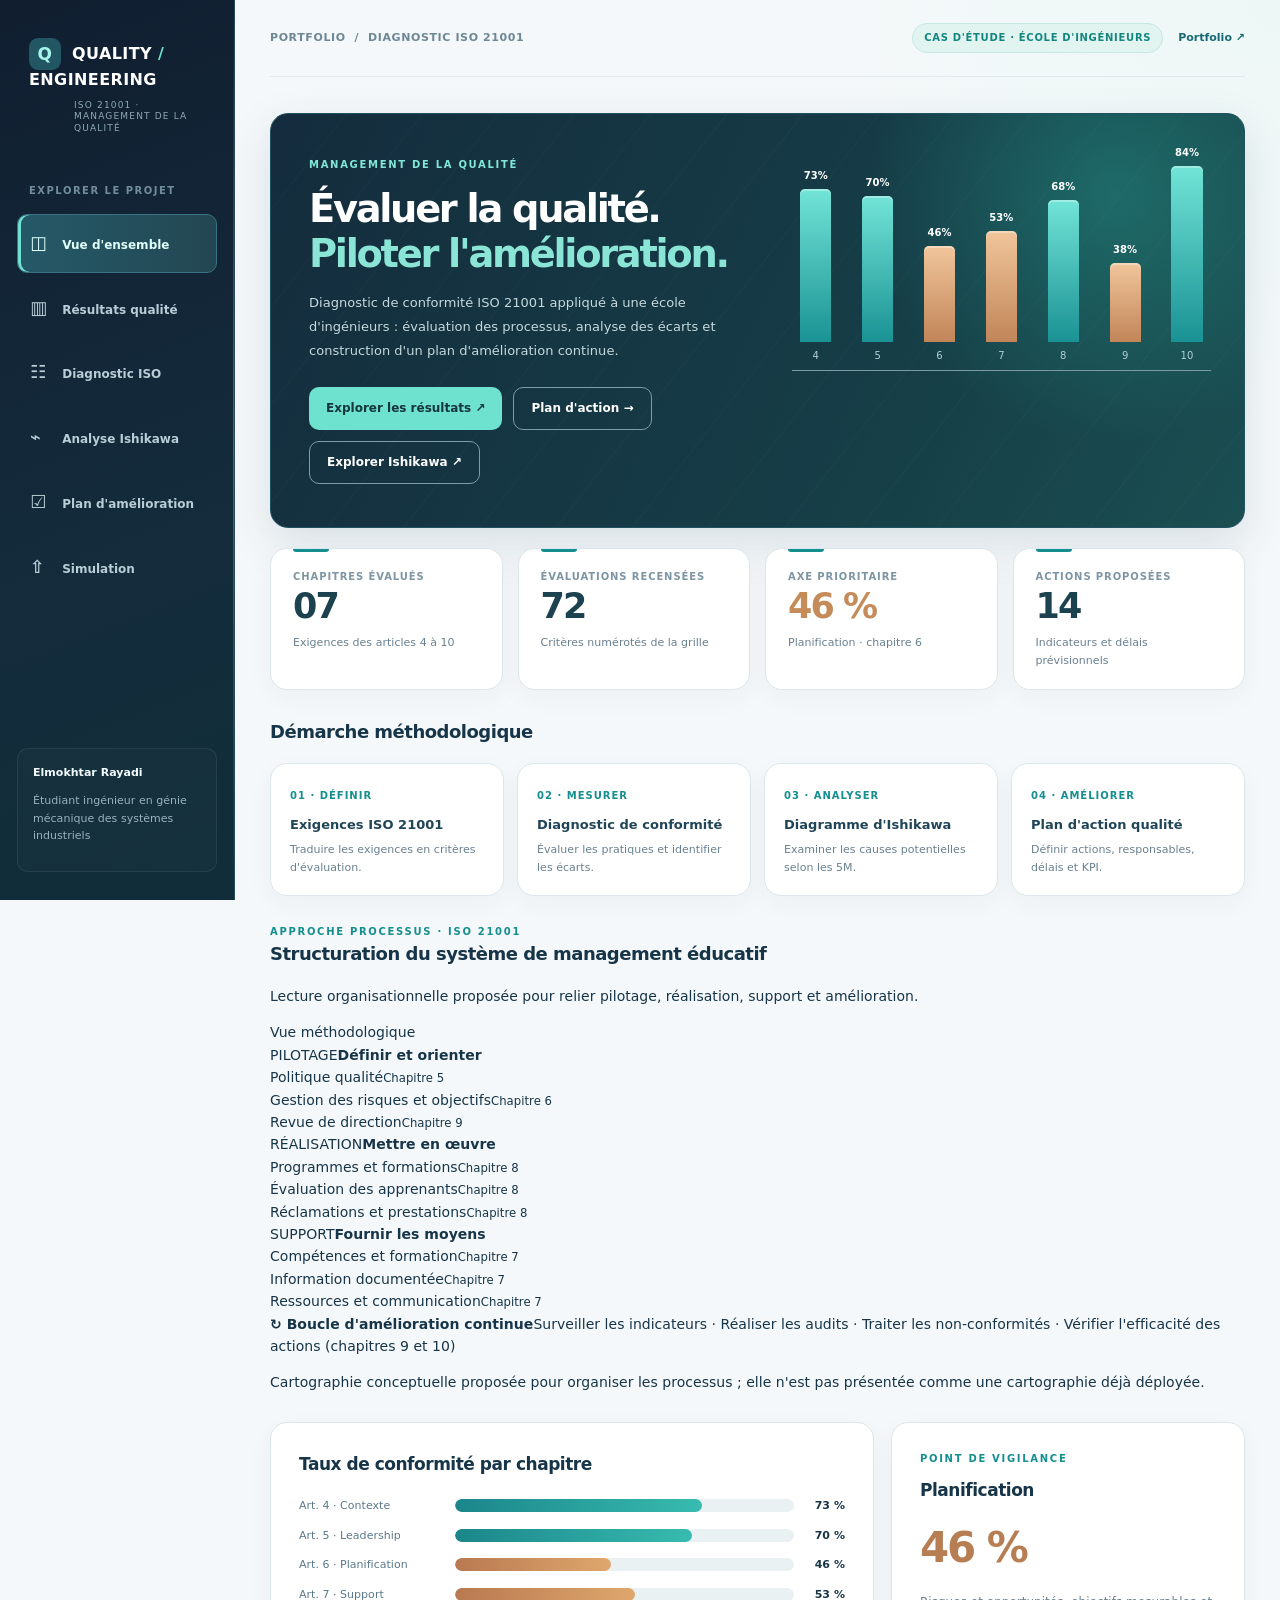
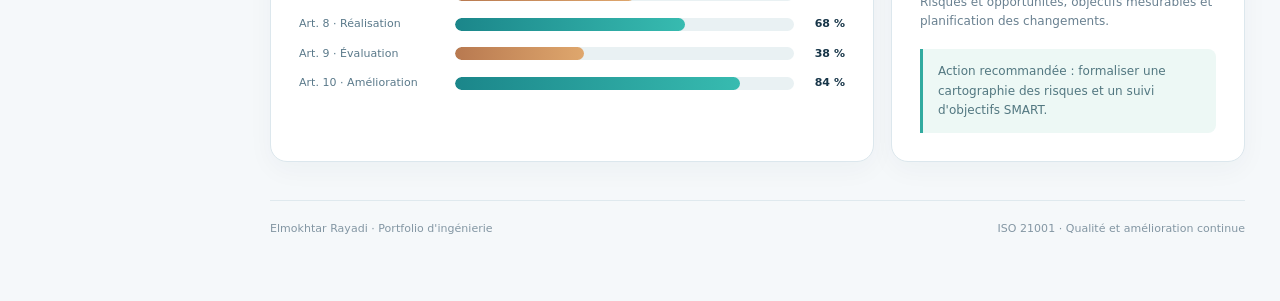
==== commit 2840f952: "Add report-grounded process architecture and prioritized ISO 21001 corrective actions" ====
--- a/projets/diagnostic-iso-21001/index.html
+++ b/projets/diagnostic-iso-21001/index.html
@@ -8,9 +8,23 @@
 <section class="page active" id="page-overview"><div class="hero"><div class="hero-copy"><div class="eyebrow" style="color:#82e7d9">MANAGEMENT DE LA QUALITÉ</div><h1>Évaluer la qualité.<br><span style="color:#8be5d7">Piloter l'amélioration.</span></h1><p>Diagnostic de conformité ISO 21001 appliqué à une école d'ingénieurs : évaluation des processus, analyse des écarts et construction d'un plan d'amélioration continue.</p><div class="buttons"><button class="btn" data-go="results">Explorer les résultats ↗</button><button class="btn ghost" data-go="actions">Plan d'action →</button><button class="btn ghost" data-go="ishikawa">Explorer Ishikawa ↗</button></div></div><div id="heroChart" class="hero-viz" aria-label="Comparaison des sept chapitres"></div></div>
 <div class="kpis"><article class="card kpi"><small>Chapitres évalués</small><strong>07</strong><p>Exigences des articles 4 à 10</p></article><article class="card kpi"><small>Évaluations recensées</small><strong>72</strong><p>Critères numérotés de la grille</p></article><article class="card kpi"><small>Axe prioritaire</small><strong style="color:#c58b59">46 %</strong><p>Planification · chapitre 6</p></article><article class="card kpi"><small>Actions proposées</small><strong>14</strong><p>Indicateurs et délais prévisionnels</p></article></div>
 <div class="section"><h2>Démarche méthodologique</h2><div class="steps"><article class="card step"><small>01 · DÉFINIR</small><b>Exigences ISO 21001</b><p>Traduire les exigences en critères d'évaluation.</p></article><article class="card step"><small>02 · MESURER</small><b>Diagnostic de conformité</b><p>Évaluer les pratiques et identifier les écarts.</p></article><article class="card step"><small>03 · ANALYSER</small><b>Diagramme d'Ishikawa</b><p>Examiner les causes potentielles selon les 5M.</p></article><article class="card step"><small>04 · AMÉLIORER</small><b>Plan d'action qualité</b><p>Définir actions, responsables, délais et KPI.</p></article></div></div>
+<div class="section"><div class="process-heading"><div><div class="eyebrow">APPROCHE PROCESSUS · ISO 21001</div><h2>Structuration du système de management éducatif</h2><p>Lecture organisationnelle proposée pour relier pilotage, réalisation, support et amélioration.</p></div><span>Vue méthodologique</span></div>
+<div class="process-map">
+<div class="process-lane"><div class="process-lane-label"><span>PILOTAGE</span><strong>Définir et orienter</strong></div><div class="process-steps"><div>Politique qualité<small>Chapitre 5</small></div><div>Gestion des risques et objectifs<small>Chapitre 6</small></div><div>Revue de direction<small>Chapitre 9</small></div></div></div>
+<div class="process-lane"><div class="process-lane-label"><span>RÉALISATION</span><strong>Mettre en œuvre</strong></div><div class="process-steps"><div>Programmes et formations<small>Chapitre 8</small></div><div>Évaluation des apprenants<small>Chapitre 8</small></div><div>Réclamations et prestations<small>Chapitre 8</small></div></div></div>
+<div class="process-lane"><div class="process-lane-label"><span>SUPPORT</span><strong>Fournir les moyens</strong></div><div class="process-steps"><div>Compétences et formation<small>Chapitre 7</small></div><div>Information documentée<small>Chapitre 7</small></div><div>Ressources et communication<small>Chapitre 7</small></div></div></div>
+<div class="process-improve"><strong>↻ Boucle d'amélioration continue</strong><span>Surveiller les indicateurs · Réaliser les audits · Traiter les non-conformités · Vérifier l'efficacité des actions (chapitres 9 et 10)</span></div>
+</div><p class="process-caption">Cartographie conceptuelle proposée pour organiser les processus ; elle n'est pas présentée comme une cartographie déjà déployée.</p>
+</div>
 <div class="section twocol"><article class="card pad"><h2>Taux de conformité par chapitre</h2><div id="chartOverview" class="bars"></div></article><article class="card pad"><div class="eyebrow">POINT DE VIGILANCE</div><h2 style="margin:10px 0">Planification</h2><div class="large">46 %</div><p class="muted">Risques et opportunités, objectifs mesurables et planification des changements.</p><div class="note">Action recommandée : formaliser une cartographie des risques et un suivi d'objectifs SMART.</div></article></div></section>
 <section class="page" id="page-results"><div class="heading"><div class="eyebrow">02 / PERFORMANCE QUALITÉ</div><h1>Résultats du diagnostic.</h1><p>Visualisation des niveaux de conformité des sept chapitres, et répartition des évaluations. Ces résultats ne constituent pas une certification officielle.</p></div>
-<div class="twocol"><article class="card pad"><h2>Taux par chapitre</h2><div id="chartResults" class="bars"></div><div class="note caution">Chapitre 9 : deux taux différents apparaissent dans l'étude (38 % et 54 %). Ce tableau utilise 38 % (diagnostic détaillé) ; la synthèse graphique affiche 54 %. Le résultat doit être vérifié.</div></article><article class="card pad"><h2>Répartition des évaluations</h2><div class="donut"><b>72</b></div><div class="legend"><span><i style="color:#269e94">●</i> Satisfaisant</span><b>21</b></div><div class="legend"><span><i style="color:#8bc1bc">●</i> Partiellement conforme &gt; 50 %</span><b>25</b></div><div class="legend"><span><i style="color:#edb679">●</i> Partiellement conforme &lt; 50 %</span><b>22</b></div><div class="legend"><span><i style="color:#d76e69">●</i> Non conforme</span><b>04</b></div><div class="note">Répartition des 72 critères numérotés. La synthèse globale en dénombre 71.</div></article></div></section>
+<div class="twocol"><article class="card pad"><h2>Taux par chapitre</h2><div id="chartResults" class="bars"></div><div class="note caution">Chapitre 9 : deux taux différents apparaissent dans l'étude (38 % et 54 %). Ce tableau utilise 38 % (diagnostic détaillé) ; la synthèse graphique affiche 54 %. Le résultat doit être vérifié.</div></article><article class="card pad"><h2>Répartition des évaluations</h2><div class="donut"><b>72</b></div><div class="legend"><span><i style="color:#269e94">●</i> Satisfaisant</span><b>21</b></div><div class="legend"><span><i style="color:#8bc1bc">●</i> Partiellement conforme &gt; 50 %</span><b>25</b></div><div class="legend"><span><i style="color:#edb679">●</i> Partiellement conforme &lt; 50 %</span><b>22</b></div><div class="legend"><span><i style="color:#d76e69">●</i> Non conforme</span><b>04</b></div><div class="note">Répartition des 72 critères numérotés. La synthèse globale en dénombre 71.</div></article></div>
+<div class="section"><div class="eyebrow">DES INDICATEURS À DES DÉCISIONS</div><h2 style="margin-top:8px">Exemples d'écarts à traiter en priorité</h2>
+<div class="gap-grid"><article class="card gap-card"><span>CR22 · PLANIFICATION</span><strong>Risques partiellement identifiés</strong><div class="gap-score">30 %</div><p>Formaliser une cartographie des risques et opportunités.</p><small>Action proposée : 3 mois</small></article>
+<article class="card gap-card"><span>CR25 · OBJECTIFS</span><strong>Objectifs insuffisamment mesurables</strong><div class="gap-score">30 %</div><p>Définir des objectifs SMART assortis d'indicateurs.</p><small>Action proposée : 2 mois</small></article>
+<article class="card gap-card"><span>CR40 · DOCUMENTATION</span><strong>Maîtrise documentaire à renforcer</strong><div class="gap-score">30 %</div><p>Mettre en place une procédure de gestion documentaire.</p><small>Action proposée : 2 mois</small></article>
+<article class="card gap-card"><span>CR62 · AUDITS</span><strong>Programme d'audit interne absent</strong><div class="gap-score critical">0 %</div><p>Planifier des audits internes périodiques.</p><small>Action proposée : 6 mois</small></article></div>
+</div></section>
 <section class="page" id="page-diagnostic"><div class="heading"><div class="eyebrow">03 / ÉVALUATION PAR EXIGENCE</div><h1>Explorer les chapitres ISO.</h1><p>Sélectionnez un chapitre pour afficher les critères de contrôle, les résultats et les actions de progrès.</p></div><div id="chapterList" class="chapter-grid"></div><div class="detail"><article class="card pad"><div class="eyebrow" id="chapterNumber">CHAPITRE 4</div><h2 id="chapterName"></h2><p id="chapterDesc" class="muted"></p><div class="progress"><span id="chapterProgress"></span></div><div class="row"><span class="muted">Taux de conformité</span><strong id="chapterValue"></strong></div><h3 style="margin-top:26px">Points de contrôle</h3><div class="checks" id="chapterCriteria"></div></article><article class="card pad"><div class="eyebrow">RECOMMANDATION OPÉRATIONNELLE</div><h2 id="chapterImprove"></h2><p class="muted" id="chapterGuide"></p><div class="note" id="chapterNote"></div><button class="btn soft" style="margin-top:22px" data-go="actions">Voir les actions ↗</button></article></div>
 <div class="section audit-section" id="audit-detail">
 <div class="audit-heading"><div><div class="eyebrow">GRILLE D'ÉVALUATION · 4 À 10</div><h2>72 critères de vérification</h2><p>Rechercher un critère, examiner son niveau d'évaluation ou filtrer les exigences par chapitre.</p></div><button class="btn soft" id="auditExport">↓ Exporter la grille CSV</button></div>
--- a/projets/diagnostic-iso-21001/style.css
+++ b/projets/diagnostic-iso-21001/style.css
@@ -3,7 +3,7 @@
 .shell{display:grid;grid-template-columns:235px minmax(0,1fr);min-height:100vh}.sidebar{background:var(--nav);color:#d2e2e8;position:sticky;top:0;height:100vh;display:flex;flex-direction:column;padding:28px 17px;z-index:20}.brand{padding:10px 12px 43px;color:white;font-size:15px;font-weight:850;letter-spacing:.04em}.brand em{color:var(--mint);font-style:normal}.brand small{display:block;color:#8faab5;font-size:10px;font-weight:500;letter-spacing:.13em;margin-top:5px}.nav-head{color:#728d9c;font-size:10px;letter-spacing:.15em;padding:0 12px 15px;font-weight:800}.nav{display:grid;gap:5px}.nav-btn{width:100%;border:0;background:transparent;border-radius:10px;color:#b8cdd6;font-size:12px;padding:13px 12px;text-align:left;font-weight:680}.nav-btn i{font-size:18px;font-style:normal;display:inline-block;width:28px}.nav-btn:hover{background:#203c49}.nav-btn.active{background:#27515b;color:#b7f5eb}.side-foot{margin-top:auto;border-top:1px solid #34515d;padding:17px 10px;font-size:11px;color:#99b2bd}.side-foot b{color:#f2fcff}
 .main{padding:0 35px 40px;min-width:0}.top{height:77px;display:flex;justify-content:space-between;align-items:center;border-bottom:1px solid var(--line);gap:14px;margin-bottom:30px;font-size:11px;letter-spacing:.09em;font-weight:800}.top a{color:#557487;font-weight:600;letter-spacing:0;text-decoration:underline;text-underline-offset:3px}.pill{color:#13877f;background:#e2f4f0;border:1px solid #c4e8e2;padding:6px 11px;border-radius:50px;font-size:10px;letter-spacing:.07em}.page{display:none}.page.active{display:block;animation:fade .2s ease}@keyframes fade{from{opacity:.45;transform:translateY(5px)}to{opacity:1;transform:translateY(0)}}.eyebrow{font-size:10px;letter-spacing:.17em;color:var(--teal);font-weight:850;text-transform:uppercase}.heading{margin-bottom:25px}.heading h1{font-size:34px;letter-spacing:-.05em;margin:9px 0 10px;line-height:1.15}.heading p{color:var(--muted);font-size:13px;max-width:720px;margin:0}
 .hero{background:#15313f;min-height:324px;border-radius:18px;overflow:hidden;display:grid;grid-template-columns:1.05fr .95fr;color:#fff;position:relative}.hero:before{content:"";position:absolute;right:-120px;top:-170px;background:radial-gradient(circle,#26988b77,transparent 70%);width:500px;height:500px;pointer-events:none}.hero-copy{padding:43px 38px;position:relative;z-index:1}.hero h1{font-size:38px;line-height:1.16;letter-spacing:-.052em;margin:14px 0 15px}.hero p{font-size:13px;color:#bed2da;line-height:1.85;max-width:495px}.hero-viz{height:202px;margin:47px 33px 45px 10px;display:flex;align-items:flex-end;gap:14px;border-bottom:1px solid #7a9ba4;position:relative;z-index:1}.hero-col{display:flex;flex-direction:column;align-items:center;justify-content:flex-end;height:100%;flex:1;min-width:0}.hero-bar{width:65%;max-width:47px;background:linear-gradient(#72e4d7,#1a9294);border-radius:5px 5px 0 0;position:relative}.hero-bar.low{background:linear-gradient(#f1c59b,#c18558)}.hero-bar:before{content:attr(data-label);position:absolute;top:-21px;left:50%;transform:translateX(-50%);font-size:10px;font-weight:700}.hero-col small{font-size:10px;color:#b4ced6;padding:6px}
-.buttons{display:flex;gap:11px;flex-wrap:wrap;margin-top:24px}.btn{border:0;border-radius:9px;background:var(--mint);color:#15363b;padding:11px 17px;font-size:12px;font-weight:840;transition:filter .15s}.btn:hover{filter:brightness(.95)}.btn.ghost{background:transparent;color:white;border:1px solid #7c9da7}.btn.soft{background:#e0f3f0;color:#16867d}.card{background:white;border:1px solid var(--line);border-radius:15px;box-shadow:0 8px 26px #193d5110}.kpis{display:grid;grid-template-columns:repeat(4,minmax(0,1fr));gap:15px;margin:20px 0 0}.kpi{padding:20px 22px}.kpi small{display:block;color:#7d95a4;font-size:10px;letter-spacing:.09em;font-weight:830;text-transform:uppercase}.kpi strong{font-size:35px;letter-spacing:-.055em;line-height:1.25;display:block}.kpi p{font-size:11px;color:var(--muted);margin:5px 0 0}.section{margin-top:28px}.section h2{font-size:18px;letter-spacing:-.028em;margin:0 0 16px}.steps{display:grid;grid-template-columns:repeat(4,1fr);gap:13px}.step{padding:19px}.step small{font-size:10px;color:var(--teal);font-weight:800;letter-spacing:.1em}.step b{display:block;font-size:13px;margin:10px 0 5px}.step p{font-size:11px;color:var(--muted);margin:0}.twocol{display:grid;grid-template-columns:1.45fr .85fr;gap:17px}.pad{padding:26px}.pad h2{font-size:17px;margin:0 0 19px}.bars{display:grid;gap:12px}.bar-row{display:grid;grid-template-columns:144px minmax(0,1fr) 39px;gap:12px;align-items:center;font-size:11px}.bar-row label{color:#5a798a}.track{height:14px;background:#edf3f4;border-radius:40px;overflow:hidden}.bar{height:100%;background:#229e96;border-radius:40px}.bar.low{background:#dda56e}.bar-row b{text-align:right;font-variant-numeric:tabular-nums}.large{color:#b77e53;font-size:42px;font-weight:850;letter-spacing:-.05em;margin:10px 0}.muted{font-size:12px;color:var(--muted)}.note{background:#edf8f5;border-left:3px solid #31aa9f;border-radius:0 8px 8px 0;color:#527780;font-size:12px;padding:13px 15px;margin-top:18px}.note.caution{background:var(--warnbg);border-color:#dfa46c;color:#806244}.chapter-grid{display:grid;grid-template-columns:repeat(7,1fr);gap:9px}.chapter-btn{background:white;border:1px solid var(--line);border-radius:12px;padding:15px 4px;color:#385b70;font-size:11px;text-align:center}.chapter-btn b{font-size:24px;display:block}.chapter-btn.active{background:#1d4c57;color:white}.detail{display:grid;grid-template-columns:1.15fr .85fr;gap:17px;margin-top:17px}.detail h2{font-size:24px;letter-spacing:-.035em;margin:9px 0}.checks{display:grid;gap:9px;margin:18px 0}.check{font-size:12px;background:#f1f7f8;border-radius:8px;padding:11px 13px}.check:before{content:"✓";color:var(--teal);font-weight:850;margin-right:11px}.progress{height:14px;background:#eaf1f3;border-radius:20px;overflow:hidden;margin:18px 0 8px}.progress span{display:block;height:100%;background:#209c95}.row{display:flex;justify-content:space-between;gap:14px}.donut{height:172px;width:172px;border-radius:50%;margin:4px auto 23px;background:conic-gradient(#269e94 0 29.577%,#8bc1bc 29.577% 64.788%,#edb679 64.788% 95.775%,#d76e69 95.775% 100%);display:grid;place-items:center}.donut b{width:105px;height:105px;border-radius:50%;background:white;display:grid;place-items:center;font-size:35px}.legend{font-size:12px;color:#587486;display:flex;justify-content:space-between;gap:12px;margin:8px 0}.legend i{font-style:normal}.fish-wrap{padding:16px;overflow:auto}.fish{min-width:740px;width:100%}.fish text{font-family:Arial,sans-serif}.cause-grid{display:grid;grid-template-columns:repeat(5,1fr);gap:11px}.cause-grid .step{padding:15px}.filters{display:flex;gap:10px;flex-wrap:wrap;margin:18px 0}.filters input,.filters select{border:1px solid var(--line);padding:11px 12px;background:white;color:#34596b;border-radius:9px;min-width:155px}.filters input{flex:1;min-width:220px}.tablewrap{overflow:auto}.data-table{width:100%;min-width:770px;border-collapse:collapse}.data-table th{text-transform:uppercase;letter-spacing:.1em;font-size:10px;color:#8297a3;text-align:left;padding:13px 11px;border-bottom:1px solid var(--line)}.data-table td{font-size:12px;padding:15px 11px;border-bottom:1px solid #e9f0f2}.data-table tr:last-child td{border:0}.data-table td:first-child{font-weight:730}.label{font-size:10px;color:#188b82;background:#e3f4f1;border-radius:25px;padding:5px 10px;white-space:nowrap}.label.priority{background:#fff1de;color:#ad773c}.sim-grid{display:grid;grid-template-columns:1.1fr .9fr;gap:17px}.range-row{display:grid;grid-template-columns:150px 1fr 50px;align-items:center;gap:11px;font-size:12px;margin:18px 0}.range-row input{accent-color:var(--teal);min-width:0}.result-card{padding:31px;background:#173846;border-radius:16px;color:white}.result-card strong{font-size:44px;letter-spacing:-.05em}.result-card small{color:#b7cbd4;display:block}.result-card .note{background:#204b56;color:#c7efea}.footer{border-top:1px solid var(--line);margin-top:38px;padding-top:19px;display:flex;justify-content:space-between;gap:12px;color:#8396a3;font-size:11px}.mobile-menu{display:none}
+.buttons{display:flex;gap:11px;flex-wrap:wrap;margin-top:24px}.btn{border:0;border-radius:9px;background:var(--mint);color:#15363b;padding:11px 17px;font-size:12px;font-weight:840;transition:filter .15s}.btn:hover{filter:brightness(.95)}.btn.ghost{background:transparent;color:white;border:1px solid #7c9da7}.btn.soft{background:#e0f3f0;color:#16867d}.card{background:white;border:1px solid var(--line);border-radius:15px;box-shadow:0 8px 26px #193d5110}.kpis{display:grid;grid-template-columns:repeat(4,minmax(0,1fr));gap:15px;margin:20px 0 0}.kpi{padding:20px 22px}.kpi small{display:block;color:#7d95a4;font-size:10px;letter-spacing:.09em;font-weight:830;text-transform:uppercase}.kpi strong{font-size:35px;letter-spacing:-.055em;line-height:1.25;display:block}.kpi p{font-size:11px;color:var(--muted);margin:5px 0 0}.section{margin-top:28px}.section h2{font-size:18px;letter-spacing:-.028em;margin:0 0 16px}.steps{display:grid;grid-template-columns:repeat(4,1fr);gap:13px}.step{padding:19px}.step small{font-size:10px;color:var(--teal);font-weight:800;letter-spacing:.1em}.step b{display:block;font-size:13px;margin:10px 0 5px}.step p{font-size:11px;color:var(--muted);margin:0}.twocol{display:grid;grid-template-columns:1.45fr .85fr;gap:17px}.pad{padding:26px}.pad h2{font-size:17px;margin:0 0 19px}.bars{display:grid;gap:12px}.bar-row{display:grid;grid-template-columns:144px minmax(0,1fr) 39px;gap:12px;align-items:center;font-size:11px}.bar-row label{color:#5a798a}.track{height:14px;background:#edf3f4;border-radius:40px;overflow:hidden}.bar{height:100%;background:#229e96;border-radius:40px}.bar.low{background:#dda56e}.bar-row b{text-align:right;font-variant-numeric:tabular-nums}.large{color:#b77e53;font-size:42px;font-weight:850;letter-spacing:-.05em;margin:10px 0}.muted{font-size:12px;color:var(--muted)}.note{background:#edf8f5;border-left:3px solid #31aa9f;border-radius:0 8px 8px 0;color:#527780;font-size:12px;padding:13px 15px;margin-top:18px}.note.caution{background:var(--warnbg);border-color:#dfa46c;color:#806244}.chapter-grid{display:grid;grid-template-columns:repeat(7,1fr);gap:9px}.chapter-btn{background:white;border:1px solid var(--line);border-radius:12px;padding:15px 4px;color:#385b70;font-size:11px;text-align:center}.chapter-btn b{font-size:24px;display:block}.chapter-btn.active{background:#1d4c57;color:white}.detail{display:grid;grid-template-columns:1.15fr .85fr;gap:17px;margin-top:17px}.detail h2{font-size:24px;letter-spacing:-.035em;margin:9px 0}.checks{display:grid;gap:9px;margin:18px 0}.check{font-size:12px;background:#f1f7f8;border-radius:8px;padding:11px 13px}.check:before{content:"✓";color:var(--teal);font-weight:850;margin-right:11px}.progress{height:14px;background:#eaf1f3;border-radius:20px;overflow:hidden;margin:18px 0 8px}.progress span{display:block;height:100%;background:#209c95}.row{display:flex;justify-content:space-between;gap:14px}.donut{height:172px;width:172px;border-radius:50%;margin:4px auto 23px;background:conic-gradient(#269e94 0 29.167%,#8bc1bc 29.167% 63.889%,#edb679 63.889% 94.444%,#d76e69 94.444% 100%);display:grid;place-items:center}.donut b{width:105px;height:105px;border-radius:50%;background:white;display:grid;place-items:center;font-size:35px}.legend{font-size:12px;color:#587486;display:flex;justify-content:space-between;gap:12px;margin:8px 0}.legend i{font-style:normal}.fish-wrap{padding:16px;overflow:auto}.fish{min-width:740px;width:100%}.fish text{font-family:Arial,sans-serif}.cause-grid{display:grid;grid-template-columns:repeat(5,1fr);gap:11px}.cause-grid .step{padding:15px}.filters{display:flex;gap:10px;flex-wrap:wrap;margin:18px 0}.filters input,.filters select{border:1px solid var(--line);padding:11px 12px;background:white;color:#34596b;border-radius:9px;min-width:155px}.filters input{flex:1;min-width:220px}.tablewrap{overflow:auto}.data-table{width:100%;min-width:770px;border-collapse:collapse}.data-table th{text-transform:uppercase;letter-spacing:.1em;font-size:10px;color:#8297a3;text-align:left;padding:13px 11px;border-bottom:1px solid var(--line)}.data-table td{font-size:12px;padding:15px 11px;border-bottom:1px solid #e9f0f2}.data-table tr:last-child td{border:0}.data-table td:first-child{font-weight:730}.label{font-size:10px;color:#188b82;background:#e3f4f1;border-radius:25px;padding:5px 10px;white-space:nowrap}.label.priority{background:#fff1de;color:#ad773c}.sim-grid{display:grid;grid-template-columns:1.1fr .9fr;gap:17px}.range-row{display:grid;grid-template-columns:150px 1fr 50px;align-items:center;gap:11px;font-size:12px;margin:18px 0}.range-row input{accent-color:var(--teal);min-width:0}.result-card{padding:31px;background:#173846;border-radius:16px;color:white}.result-card strong{font-size:44px;letter-spacing:-.05em}.result-card small{color:#b7cbd4;display:block}.result-card .note{background:#204b56;color:#c7efea}.footer{border-top:1px solid var(--line);margin-top:38px;padding-top:19px;display:flex;justify-content:space-between;gap:12px;color:#8396a3;font-size:11px}.mobile-menu{display:none}
 @media(max-width:1150px){.main{padding:0 23px 35px}.kpis{grid-template-columns:repeat(2,1fr)}.steps{grid-template-columns:repeat(2,1fr)}.cause-grid{grid-template-columns:repeat(3,1fr)}}@media(max-width:820px){.shell{display:block}.sidebar{position:fixed;width:254px;left:0;top:0;transform:translateX(-100%);box-shadow:25px 0 45px #10273766;transition:transform .2s}.sidebar.open{transform:translateX(0)}.main{padding:0 18px 35px}.top{height:70px}.mobile-menu{display:block;background:white;border:1px solid var(--line);border-radius:8px;padding:4px 10px;font-size:18px}.pill{display:none}.hero{grid-template-columns:1fr}.hero-copy{padding:29px 24px 14px}.hero h1{font-size:32px}.hero-viz{margin:8px 30px 35px;height:145px}.twocol,.detail,.sim-grid{grid-template-columns:1fr}.chapter-grid{grid-template-columns:repeat(4,1fr)}}@media(max-width:520px){.kpis{gap:8px}.kpi{padding:15px}.kpi strong{font-size:29px}.steps{gap:9px}.step{padding:14px}.cause-grid{grid-template-columns:repeat(2,1fr)}.pad{padding:19px}.bar-row{grid-template-columns:112px 1fr 35px;gap:7px}.range-row{grid-template-columns:109px 1fr 42px;gap:7px}.footer{flex-direction:column}}
 
 
@@ -123,3 +123,41 @@
 @media(max-width:950px){.fish-pro-toolbar{padding:18px 21px}.fish-diagram-scroll{padding:2px 11px 0}.fish-diagram{min-width:1170px}.fish-pro-foot{padding:12px 16px}.ish-detail-grid{grid-template-columns:1fr}}
 @media(max-width:620px){.fish-pro-toolbar{display:block}.fish-pro-tag{display:inline-block;margin-top:13px;white-space:normal}.fish-pro-foot{display:block;line-height:1.9}.fish-pro-foot span{display:block}.fish-diagram{min-width:1120px}.fish-selector{display:grid;grid-template-columns:repeat(2,minmax(0,1fr));width:100%;gap:4px}.ish-family-button{padding:10px 8px;font-size:11px}.ish-cause-panel,.ish-action-panel{padding:21px 18px}.ish-current-title{display:block}.ish-count{display:inline-block;margin-top:12px}}
 @media(prefers-reduced-motion:reduce){.fish-diagram *, .ish-factor, .ish-family-button{transition:none!important;animation:none!important}}
+
+
+/* Audit interactif — évaluation de 72 critères */
+.audit-section{margin-top:30px}
+.audit-heading{display:flex;justify-content:space-between;align-items:center;gap:20px;margin-bottom:19px}
+.audit-heading h2{margin:8px 0 7px!important;font-size:24px!important;letter-spacing:-.045em}
+.audit-heading p{font-size:12px;margin:0;color:#788f9c}
+.audit-heading .btn{white-space:nowrap}
+.audit-chapter-summary{display:grid;grid-template-columns:repeat(7,minmax(0,1fr));gap:9px;margin-bottom:17px}
+.audit-chapter-card{background:#fff;text-align:left;padding:14px 13px;border:1px solid #dfe8ec;border-radius:10px;transition:background .15s,border-color .15s,transform .15s}
+.audit-chapter-card:hover{background:#f0f8f6;border-color:#8acdc5;transform:translateY(-1px)}
+.audit-chapter-card b{color:#198780;display:block;font-size:10px;letter-spacing:.07em}
+.audit-chapter-card strong{color:#2b4d5d;display:block;font-size:12px;white-space:nowrap;margin:5px 0}
+.audit-chapter-card small{font-size:10px;color:#899ba7}
+.audit-toolbar{display:flex;gap:10px;align-items:center;flex-wrap:wrap;margin-bottom:15px}
+.audit-toolbar input,.audit-toolbar select{background:white;border:1px solid #d5e2e7;border-radius:9px;padding:12px 12px;color:#315364;font-size:12px;max-width:100%}
+.audit-toolbar input{min-width:230px;flex:1}
+.audit-toolbar input:focus,.audit-toolbar select:focus{outline:2px solid #70cabe;outline-offset:1px}
+.audit-table-card{overflow:hidden}
+.audit-table{width:100%;border-collapse:collapse;min-width:760px}
+.audit-table th{padding:16px 14px;text-align:left;color:#79929f;letter-spacing:.09em;text-transform:uppercase;font-size:10px;background:#fafdfe;border-bottom:1px solid #dce7eb}
+.audit-table td{padding:15px 14px;border-bottom:1px solid #e9eff2;font-size:12px;vertical-align:middle}
+.audit-table tr:last-child td{border-bottom:0}
+.audit-table tbody tr:hover{background:#f7fbfa}
+.audit-code{font-size:11px;color:#257e7d;font-weight:790}
+.audit-chapter{display:inline-block;padding:4px 8px;background:#eef4f6;border-radius:7px;color:#4b697a;font-size:11px;white-space:nowrap;font-weight:690}
+.audit-question{font-weight:620;color:#315468}
+.audit-status{display:inline-block;padding:5px 9px;font-size:10px;font-weight:720;border-radius:20px;white-space:nowrap}
+.audit-status-0{background:#ffecec;color:#b95756}
+.audit-status-30{background:#fff3e6;color:#b77b42}
+.audit-status-70{background:#edf4fa;color:#4e7896}
+.audit-status-100{background:#eaf8f1;color:#318567}
+.audit-score{font-size:12px;color:#254b5d;white-space:nowrap;font-variant-numeric:tabular-nums}
+.audit-empty{text-align:center;color:#7c8f9b;padding:25px!important}
+.audit-summary-line{margin-top:13px;font-size:11px;color:#6d8492;display:flex;justify-content:space-between;gap:15px}
+.audit-caution{font-size:11px;margin-top:15px;line-height:1.7}
+@media(max-width:1150px){.audit-chapter-summary{grid-template-columns:repeat(4,minmax(0,1fr))}}
+@media(max-width:720px){.audit-chapter-summary{grid-template-columns:repeat(2,minmax(0,1fr))}.audit-heading{display:block}.audit-heading .btn{margin-top:15px}.audit-toolbar{display:grid;grid-template-columns:1fr 1fr}.audit-toolbar input{grid-column:span 2;width:100%}.audit-toolbar select{width:100%;min-width:0}.audit-summary-line{display:block}.audit-summary-line span{display:block;margin-top:5px}}
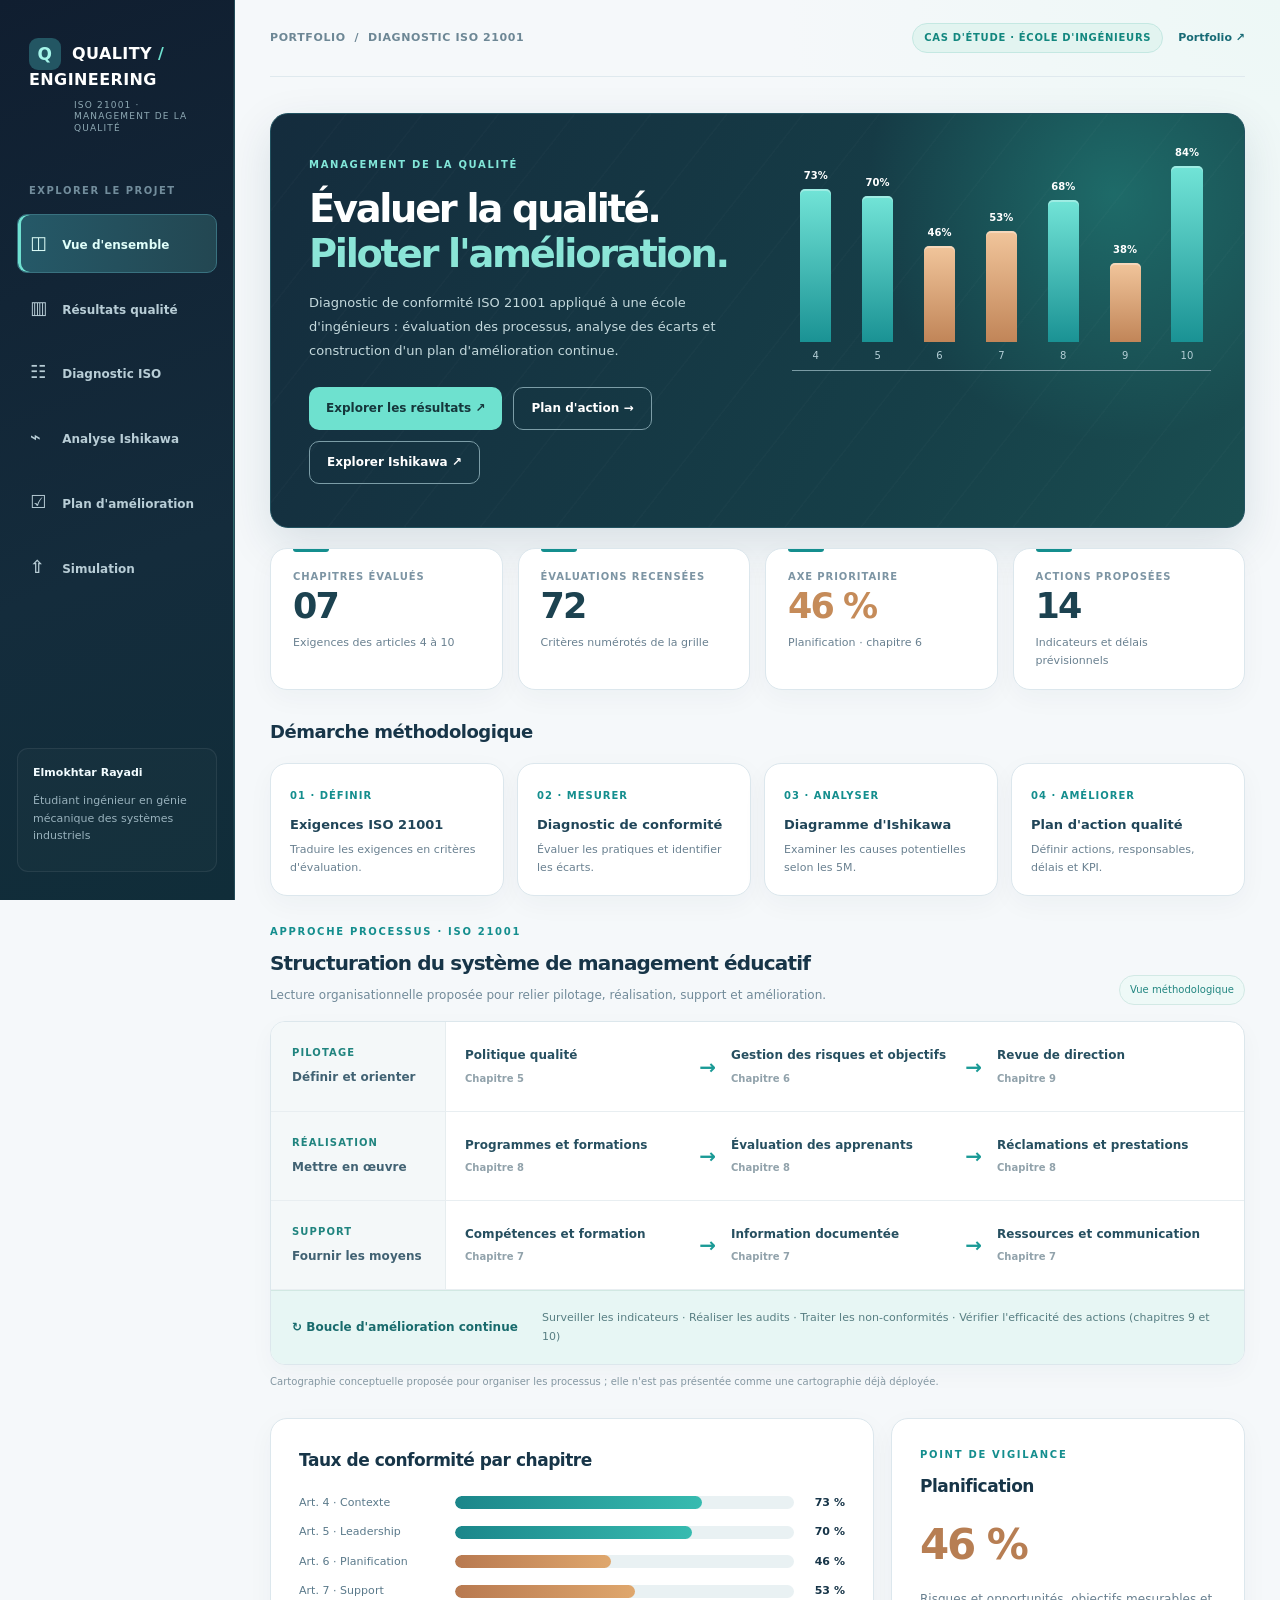
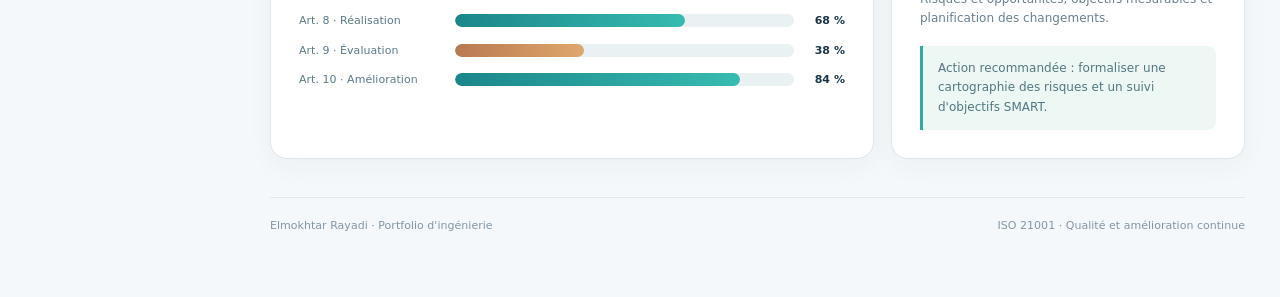
==== commit f99ca897: "Present original four-workbook-tab diagnosis workflow with professional visual layout" ====
--- a/projets/diagnostic-iso-21001/index.html
+++ b/projets/diagnostic-iso-21001/index.html
@@ -25,7 +25,13 @@
 <article class="card gap-card"><span>CR40 · DOCUMENTATION</span><strong>Maîtrise documentaire à renforcer</strong><div class="gap-score">30 %</div><p>Mettre en place une procédure de gestion documentaire.</p><small>Action proposée : 2 mois</small></article>
 <article class="card gap-card"><span>CR62 · AUDITS</span><strong>Programme d'audit interne absent</strong><div class="gap-score critical">0 %</div><p>Planifier des audits internes périodiques.</p><small>Action proposée : 6 mois</small></article></div>
 </div></section>
-<section class="page" id="page-diagnostic"><div class="heading"><div class="eyebrow">03 / ÉVALUATION PAR EXIGENCE</div><h1>Explorer les chapitres ISO.</h1><p>Sélectionnez un chapitre pour afficher les critères de contrôle, les résultats et les actions de progrès.</p></div><div id="chapterList" class="chapter-grid"></div><div class="detail"><article class="card pad"><div class="eyebrow" id="chapterNumber">CHAPITRE 4</div><h2 id="chapterName"></h2><p id="chapterDesc" class="muted"></p><div class="progress"><span id="chapterProgress"></span></div><div class="row"><span class="muted">Taux de conformité</span><strong id="chapterValue"></strong></div><h3 style="margin-top:26px">Points de contrôle</h3><div class="checks" id="chapterCriteria"></div></article><article class="card pad"><div class="eyebrow">RECOMMANDATION OPÉRATIONNELLE</div><h2 id="chapterImprove"></h2><p class="muted" id="chapterGuide"></p><div class="note" id="chapterNote"></div><button class="btn soft" style="margin-top:22px" data-go="actions">Voir les actions ↗</button></article></div>
+<section class="page" id="page-diagnostic"><div class="heading"><div class="eyebrow">03 / ÉVALUATION PAR EXIGENCE</div><h1>Explorer les chapitres ISO.</h1><p>Sélectionnez un chapitre pour afficher les critères de contrôle, les résultats et les actions de progrès.</p></div><div class="audit-methodology"><div class="eyebrow">STRUCTURE DE L'OUTIL D'ÉVALUATION</div><h2>Quatre volets de pilotage qualité</h2><div class="audit-stages">
+<div><span>01</span><b>Mode d'emploi</b><small>Barème de véracité et règles d'évaluation</small></div>
+<div><span>02</span><b>Diagnostic</b><small>Critères, évaluation, modes de preuve et commentaires</small></div>
+<div><span>03</span><b>Résultats globaux</b><small>Indicateurs, graphiques et synthèse des écarts</small></div>
+<div><span>04</span><b>Résultats par article</b><small>Détail des exigences et actions prioritaires</small></div>
+</div></div>
+<div id="chapterList" class="chapter-grid"></div><div class="detail"><article class="card pad"><div class="eyebrow" id="chapterNumber">CHAPITRE 4</div><h2 id="chapterName"></h2><p id="chapterDesc" class="muted"></p><div class="progress"><span id="chapterProgress"></span></div><div class="row"><span class="muted">Taux de conformité</span><strong id="chapterValue"></strong></div><h3 style="margin-top:26px">Points de contrôle</h3><div class="checks" id="chapterCriteria"></div></article><article class="card pad"><div class="eyebrow">RECOMMANDATION OPÉRATIONNELLE</div><h2 id="chapterImprove"></h2><p class="muted" id="chapterGuide"></p><div class="note" id="chapterNote"></div><button class="btn soft" style="margin-top:22px" data-go="actions">Voir les actions ↗</button></article></div>
 <div class="section audit-section" id="audit-detail">
 <div class="audit-heading"><div><div class="eyebrow">GRILLE D'ÉVALUATION · 4 À 10</div><h2>72 critères de vérification</h2><p>Rechercher un critère, examiner son niveau d'évaluation ou filtrer les exigences par chapitre.</p></div><button class="btn soft" id="auditExport">↓ Exporter la grille CSV</button></div>
 <div id="auditChapterCounts" class="audit-chapter-summary"></div>
--- a/projets/diagnostic-iso-21001/style.css
+++ b/projets/diagnostic-iso-21001/style.css
@@ -161,3 +161,33 @@
 .audit-caution{font-size:11px;margin-top:15px;line-height:1.7}
 @media(max-width:1150px){.audit-chapter-summary{grid-template-columns:repeat(4,minmax(0,1fr))}}
 @media(max-width:720px){.audit-chapter-summary{grid-template-columns:repeat(2,minmax(0,1fr))}.audit-heading{display:block}.audit-heading .btn{margin-top:15px}.audit-toolbar{display:grid;grid-template-columns:1fr 1fr}.audit-toolbar input{grid-column:span 2;width:100%}.audit-toolbar select{width:100%;min-width:0}.audit-summary-line{display:block}.audit-summary-line span{display:block;margin-top:5px}}
+
+/* Management des processus et écarts prioritaires */
+.process-heading{display:flex;justify-content:space-between;align-items:flex-end;gap:16px;margin-bottom:16px}
+.process-heading h2{font-size:20px;letter-spacing:-.04em;margin:7px 0!important}
+.process-heading p{font-size:12px;color:#718a99;margin:0}
+.process-heading>span{font-size:10px;white-space:nowrap;border:1px solid #d2e9e5;color:#238681;background:#eef9f7;border-radius:30px;padding:6px 10px}
+.process-map{border:1px solid #dce7ec;border-radius:15px;background:#fff;overflow:hidden;box-shadow:0 8px 24px #183e4909}
+.process-lane{display:grid;grid-template-columns:175px 1fr;border-bottom:1px solid #e8eef1}
+.process-lane-label{background:#f4f8f9;padding:23px 21px;border-right:1px solid #e6edef}
+.process-lane-label span{font-size:10px;color:#20847f;font-weight:800;letter-spacing:1.1px;display:block}
+.process-lane-label strong{font-size:12px;color:#416273;font-weight:740;display:block;margin-top:7px}
+.process-steps{display:grid;grid-template-columns:repeat(3,minmax(0,1fr));gap:0;align-items:stretch}
+.process-steps>div{display:flex;align-items:flex-start;flex-direction:column;justify-content:center;padding:21px 19px;font-size:12px;font-weight:780;color:#264f60;position:relative}
+.process-steps>div:not(:last-child):after{content:"→";position:absolute;right:-4px;top:50%;transform:translateY(-50%);color:#1a9a96;font-size:20px;font-weight:900;z-index:1}
+.process-steps small{display:block;color:#91a2ab;font-weight:600;font-size:10px;margin-top:5px}
+.process-improve{display:flex;justify-content:flex-start;align-items:center;gap:24px;background:#e7f6f4;padding:18px 21px;border-top:1px solid #d1e8e2}
+.process-improve strong{font-size:12px;color:#196b6d;white-space:nowrap}
+.process-improve span{font-size:11px;color:#577e82;line-height:1.7}
+.process-caption{font-size:10px;color:#8497a2;margin:9px 0 0}
+.gap-grid{display:grid;grid-template-columns:repeat(4,minmax(0,1fr));gap:13px}
+.gap-card{padding:20px 19px;border:1px solid #dfe8ec}
+.gap-card>span{display:block;font-size:10px;letter-spacing:.09em;font-weight:850;color:#238e85}
+.gap-card strong{display:block;font-size:13px;line-height:1.4;min-height:39px;color:#264858;margin:11px 0}
+.gap-card .gap-score{font-size:31px;line-height:1.1;font-weight:850;color:#bc844f;margin:9px 0}
+.gap-card .gap-score.critical{color:#bd605a}
+.gap-card p{font-size:11px;color:#68828f;min-height:50px;line-height:1.6;margin:9px 0}
+.gap-card small{font-size:10px;color:#748f9a;border-top:1px solid #e7eff2;padding-top:10px;display:block}
+@media(max-width:1130px){.gap-grid{grid-template-columns:repeat(2,1fr)}}
+@media(max-width:820px){.process-lane{grid-template-columns:1fr}.process-lane-label{border-right:0;border-bottom:1px solid #e9eff1;padding:14px 18px}.process-lane-label strong{display:inline-block;margin-left:12px}.process-steps>div{padding:17px 13px}.process-improve{display:block}.process-improve span{display:block;margin-top:7px}}
+@media(max-width:560px){.gap-grid{grid-template-columns:1fr 1fr;gap:8px}.gap-card{padding:15px 13px}.gap-card strong{font-size:12px;min-height:52px}.process-heading{display:block}.process-heading>span{display:inline-block;margin-top:9px}.process-steps{grid-template-columns:1fr}.process-steps>div:not(:last-child):after{content:"↓";top:auto;bottom:-13px;left:10px;right:auto;transform:none}.process-improve{padding:15px}.process-steps>div{padding:13px 18px;border-bottom:1px dashed #e5edef}}
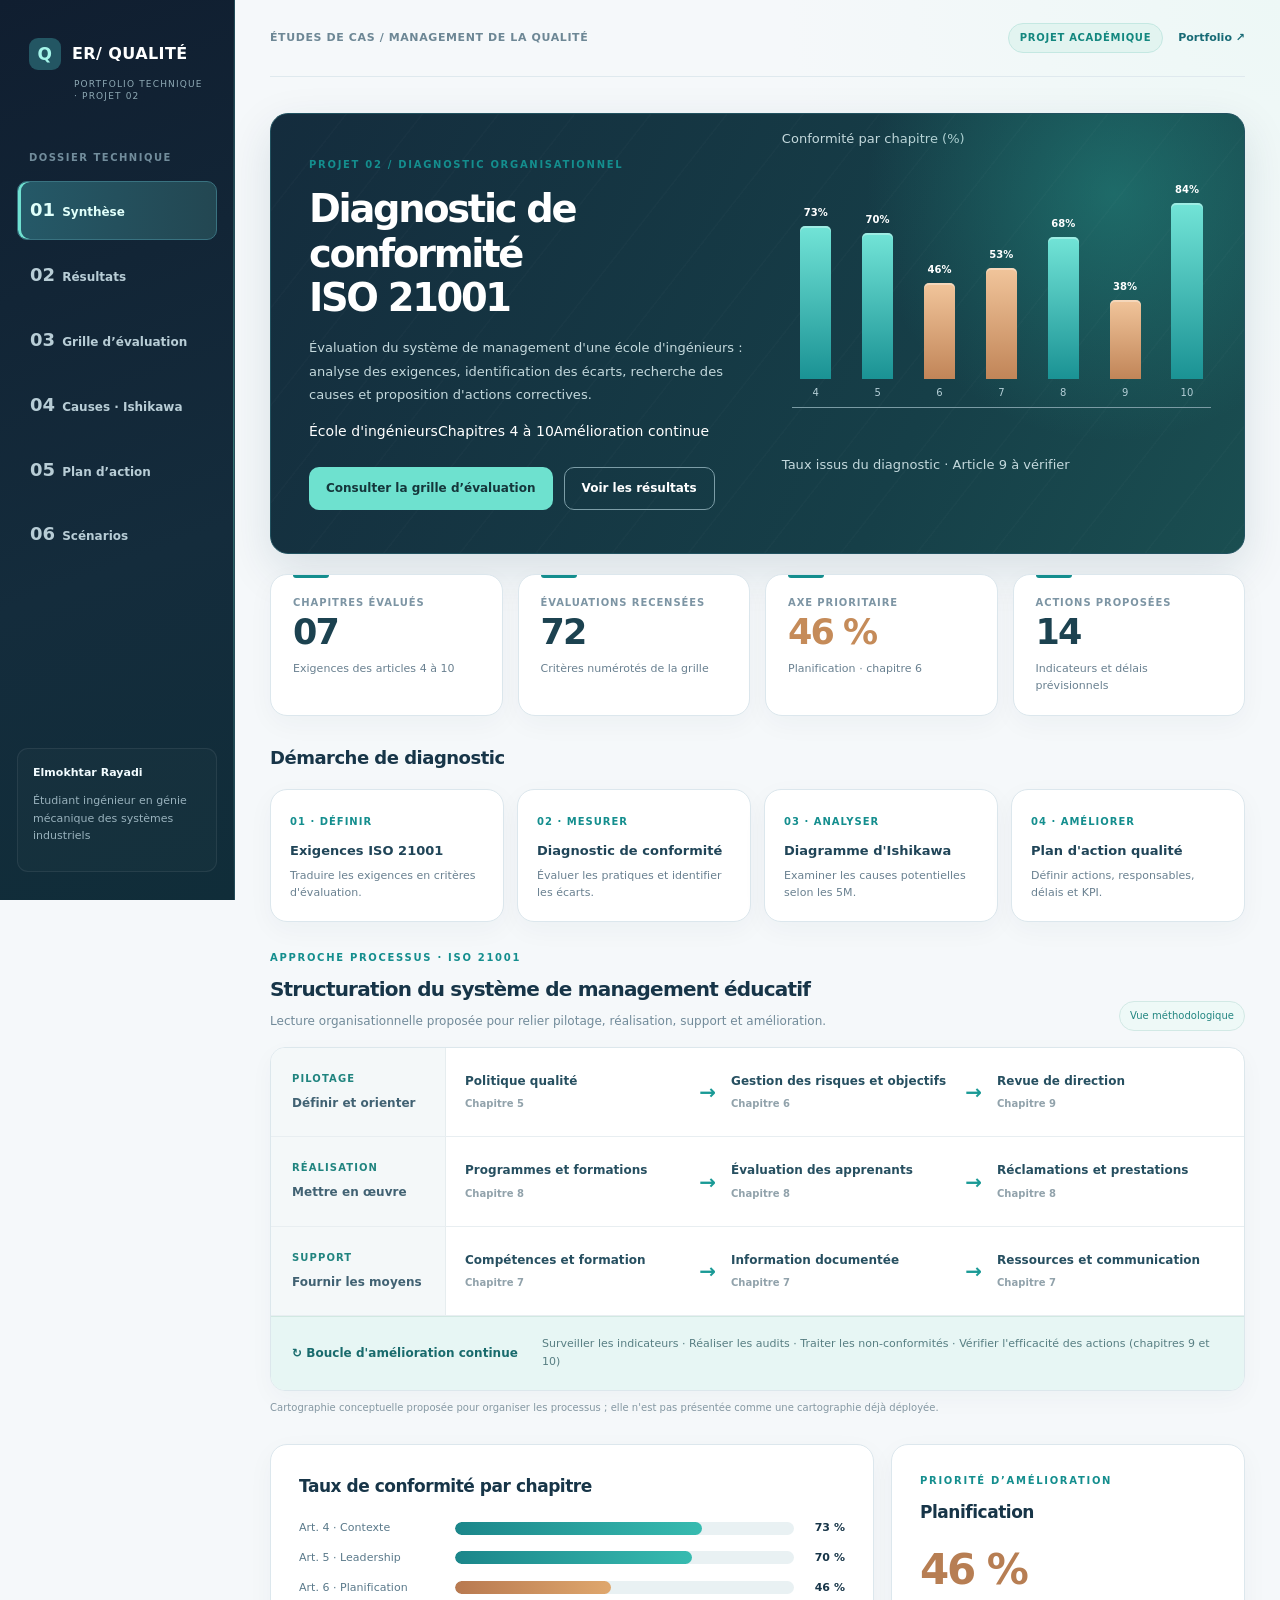
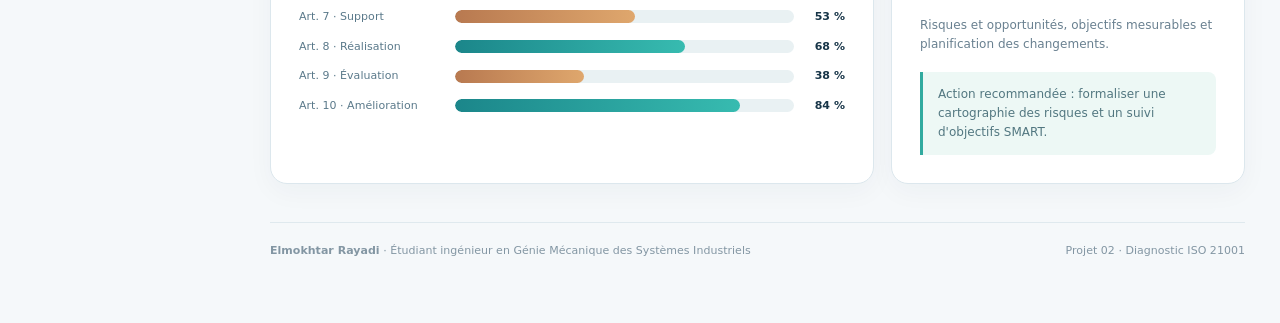
==== commit e6852169: "Refactor ISO 21001 case study into restrained engineering dossier presentation" ====
--- a/projets/diagnostic-iso-21001/index.html
+++ b/projets/diagnostic-iso-21001/index.html
@@ -1,13 +1,25 @@
 <!doctype html>
 <html lang="fr"><head><meta charset="utf-8"><meta name="viewport" content="width=device-width,initial-scale=1"><meta name="theme-color" content="#122432"><meta name="description" content="Diagnostic qualité ISO 21001 dans une école d'ingénieurs : indicateurs, analyse Ishikawa et amélioration continue.">
 <title>Diagnostic ISO 21001 — Tableau de bord qualité</title><link rel="stylesheet" href="style.css"></head>
-<body><div class="shell"><aside class="sidebar" id="sidebar"><div class="brand">QUALITY <em>/</em> ENGINEERING<small>ISO 21001 · MANAGEMENT DE LA QUALITÉ</small></div><div class="nav-head">EXPLORER LE PROJET</div>
-<nav class="nav" aria-label="Sections du projet"><button class="nav-btn active" data-page="overview"><i>◫</i> Vue d'ensemble</button><button class="nav-btn" data-page="results"><i>▥</i> Résultats qualité</button><button class="nav-btn" data-page="diagnostic"><i>☷</i> Diagnostic ISO</button><button class="nav-btn" data-page="ishikawa"><i>⌁</i> Analyse Ishikawa</button><button class="nav-btn" data-page="actions"><i>☑</i> Plan d'amélioration</button><button class="nav-btn" data-page="simulation"><i>⇧</i> Simulation</button></nav>
+<body><div class="shell"><aside class="sidebar" id="sidebar"><div class="brand"><strong>ER<span class="brand-divider">/</span> QUALITÉ</strong><small>PORTFOLIO TECHNIQUE · PROJET 02</small></div><div class="nav-head">DOSSIER TECHNIQUE</div>
+<nav class="nav" aria-label="Sections du projet"><button class="nav-btn active" data-page="overview"><i>01</i> Synthèse</button><button class="nav-btn" data-page="results"><i>02</i> Résultats</button><button class="nav-btn" data-page="diagnostic"><i>03</i> Grille d’évaluation</button><button class="nav-btn" data-page="ishikawa"><i>04</i> Causes · Ishikawa</button><button class="nav-btn" data-page="actions"><i>05</i> Plan d’action</button><button class="nav-btn" data-page="simulation"><i>06</i> Scénarios</button></nav>
 <div class="side-foot"><b>Elmokhtar Rayadi</b><p>Étudiant ingénieur en génie mécanique des systèmes industriels</p></div></aside>
-<main class="main"><header class="top"><div style="display:flex;align-items:center;gap:12px"><button class="mobile-menu" id="mobileMenu" aria-label="Menu principal">☰</button><span>PORTFOLIO &nbsp;/&nbsp; DIAGNOSTIC ISO 21001</span></div><div style="display:flex;gap:15px;align-items:center"><span class="pill">CAS D'ÉTUDE · ÉCOLE D'INGÉNIEURS</span><a href="https://github.com/elmokhtarrayadi21-creator">Portfolio ↗</a></div></header>
-<section class="page active" id="page-overview"><div class="hero"><div class="hero-copy"><div class="eyebrow" style="color:#82e7d9">MANAGEMENT DE LA QUALITÉ</div><h1>Évaluer la qualité.<br><span style="color:#8be5d7">Piloter l'amélioration.</span></h1><p>Diagnostic de conformité ISO 21001 appliqué à une école d'ingénieurs : évaluation des processus, analyse des écarts et construction d'un plan d'amélioration continue.</p><div class="buttons"><button class="btn" data-go="results">Explorer les résultats ↗</button><button class="btn ghost" data-go="actions">Plan d'action →</button><button class="btn ghost" data-go="ishikawa">Explorer Ishikawa ↗</button></div></div><div id="heroChart" class="hero-viz" aria-label="Comparaison des sept chapitres"></div></div>
+<main class="main"><header class="top"><div style="display:flex;align-items:center;gap:12px"><button class="mobile-menu" id="mobileMenu" aria-label="Menu principal">☰</button><span>ÉTUDES DE CAS <span class="crumb-separator">/</span> MANAGEMENT DE LA QUALITÉ</span></div><div style="display:flex;gap:15px;align-items:center"><span class="pill">PROJET ACADÉMIQUE</span><a href="https://github.com/elmokhtarrayadi21-creator">Portfolio ↗</a></div></header>
+<section class="page active" id="page-overview">
+<div class="hero technical-cover">
+  <div class="hero-copy">
+    <div class="eyebrow">PROJET 02 / DIAGNOSTIC ORGANISATIONNEL</div>
+    <h1>Diagnostic de conformité<br><span>ISO 21001</span></h1>
+    <p>Évaluation du système de management d'une école d'ingénieurs : analyse des exigences, identification des écarts, recherche des causes et proposition d'actions correctives.</p>
+    <div class="project-tags" aria-label="Périmètre du projet">
+      <span>École d'ingénieurs</span><span>Chapitres 4 à 10</span><span>Amélioration continue</span>
+    </div>
+    <div class="buttons"><button class="btn" data-go="diagnostic">Consulter la grille d’évaluation</button><button class="btn ghost" data-go="results">Voir les résultats</button></div>
+  </div>
+  <div class="hero-viz-wrapper"><p class="viz-title">Conformité par chapitre (%)</p><div id="heroChart" class="hero-viz" aria-label="Comparaison des sept chapitres"></div><p class="viz-foot">Taux issus du diagnostic · Article 9 à vérifier</p></div>
+</div>
 <div class="kpis"><article class="card kpi"><small>Chapitres évalués</small><strong>07</strong><p>Exigences des articles 4 à 10</p></article><article class="card kpi"><small>Évaluations recensées</small><strong>72</strong><p>Critères numérotés de la grille</p></article><article class="card kpi"><small>Axe prioritaire</small><strong style="color:#c58b59">46 %</strong><p>Planification · chapitre 6</p></article><article class="card kpi"><small>Actions proposées</small><strong>14</strong><p>Indicateurs et délais prévisionnels</p></article></div>
-<div class="section"><h2>Démarche méthodologique</h2><div class="steps"><article class="card step"><small>01 · DÉFINIR</small><b>Exigences ISO 21001</b><p>Traduire les exigences en critères d'évaluation.</p></article><article class="card step"><small>02 · MESURER</small><b>Diagnostic de conformité</b><p>Évaluer les pratiques et identifier les écarts.</p></article><article class="card step"><small>03 · ANALYSER</small><b>Diagramme d'Ishikawa</b><p>Examiner les causes potentielles selon les 5M.</p></article><article class="card step"><small>04 · AMÉLIORER</small><b>Plan d'action qualité</b><p>Définir actions, responsables, délais et KPI.</p></article></div></div>
+<div class="section"><h2>Démarche de diagnostic</h2><div class="steps"><article class="card step"><small>01 · DÉFINIR</small><b>Exigences ISO 21001</b><p>Traduire les exigences en critères d'évaluation.</p></article><article class="card step"><small>02 · MESURER</small><b>Diagnostic de conformité</b><p>Évaluer les pratiques et identifier les écarts.</p></article><article class="card step"><small>03 · ANALYSER</small><b>Diagramme d'Ishikawa</b><p>Examiner les causes potentielles selon les 5M.</p></article><article class="card step"><small>04 · AMÉLIORER</small><b>Plan d'action qualité</b><p>Définir actions, responsables, délais et KPI.</p></article></div></div>
 <div class="section"><div class="process-heading"><div><div class="eyebrow">APPROCHE PROCESSUS · ISO 21001</div><h2>Structuration du système de management éducatif</h2><p>Lecture organisationnelle proposée pour relier pilotage, réalisation, support et amélioration.</p></div><span>Vue méthodologique</span></div>
 <div class="process-map">
 <div class="process-lane"><div class="process-lane-label"><span>PILOTAGE</span><strong>Définir et orienter</strong></div><div class="process-steps"><div>Politique qualité<small>Chapitre 5</small></div><div>Gestion des risques et objectifs<small>Chapitre 6</small></div><div>Revue de direction<small>Chapitre 9</small></div></div></div>
@@ -16,8 +28,8 @@
 <div class="process-improve"><strong>↻ Boucle d'amélioration continue</strong><span>Surveiller les indicateurs · Réaliser les audits · Traiter les non-conformités · Vérifier l'efficacité des actions (chapitres 9 et 10)</span></div>
 </div><p class="process-caption">Cartographie conceptuelle proposée pour organiser les processus ; elle n'est pas présentée comme une cartographie déjà déployée.</p>
 </div>
-<div class="section twocol"><article class="card pad"><h2>Taux de conformité par chapitre</h2><div id="chartOverview" class="bars"></div></article><article class="card pad"><div class="eyebrow">POINT DE VIGILANCE</div><h2 style="margin:10px 0">Planification</h2><div class="large">46 %</div><p class="muted">Risques et opportunités, objectifs mesurables et planification des changements.</p><div class="note">Action recommandée : formaliser une cartographie des risques et un suivi d'objectifs SMART.</div></article></div></section>
-<section class="page" id="page-results"><div class="heading"><div class="eyebrow">02 / PERFORMANCE QUALITÉ</div><h1>Résultats du diagnostic.</h1><p>Visualisation des niveaux de conformité des sept chapitres, et répartition des évaluations. Ces résultats ne constituent pas une certification officielle.</p></div>
+<div class="section twocol"><article class="card pad"><h2>Taux de conformité par chapitre</h2><div id="chartOverview" class="bars"></div></article><article class="card pad"><div class="eyebrow">PRIORITÉ D’AMÉLIORATION</div><h2 style="margin:10px 0">Planification</h2><div class="large">46 %</div><p class="muted">Risques et opportunités, objectifs mesurables et planification des changements.</p><div class="note">Action recommandée : formaliser une cartographie des risques et un suivi d'objectifs SMART.</div></article></div></section>
+<section class="page" id="page-results"><div class="heading"><div class="eyebrow">02 / PERFORMANCE QUALITÉ</div><h1>Résultats du diagnostic</h1><p>Visualisation des niveaux de conformité des sept chapitres, et répartition des évaluations. Ces résultats ne constituent pas une certification officielle.</p></div>
 <div class="twocol"><article class="card pad"><h2>Taux par chapitre</h2><div id="chartResults" class="bars"></div><div class="note caution">Chapitre 9 : deux taux différents apparaissent dans l'étude (38 % et 54 %). Ce tableau utilise 38 % (diagnostic détaillé) ; la synthèse graphique affiche 54 %. Le résultat doit être vérifié.</div></article><article class="card pad"><h2>Répartition des évaluations</h2><div class="donut"><b>72</b></div><div class="legend"><span><i style="color:#269e94">●</i> Satisfaisant</span><b>21</b></div><div class="legend"><span><i style="color:#8bc1bc">●</i> Partiellement conforme &gt; 50 %</span><b>25</b></div><div class="legend"><span><i style="color:#edb679">●</i> Partiellement conforme &lt; 50 %</span><b>22</b></div><div class="legend"><span><i style="color:#d76e69">●</i> Non conforme</span><b>04</b></div><div class="note">Répartition des 72 critères numérotés. La synthèse globale en dénombre 71.</div></article></div>
 <div class="section"><div class="eyebrow">DES INDICATEURS À DES DÉCISIONS</div><h2 style="margin-top:8px">Exemples d'écarts à traiter en priorité</h2>
 <div class="gap-grid"><article class="card gap-card"><span>CR22 · PLANIFICATION</span><strong>Risques partiellement identifiés</strong><div class="gap-score">30 %</div><p>Formaliser une cartographie des risques et opportunités.</p><small>Action proposée : 3 mois</small></article>
@@ -25,7 +37,7 @@
 <article class="card gap-card"><span>CR40 · DOCUMENTATION</span><strong>Maîtrise documentaire à renforcer</strong><div class="gap-score">30 %</div><p>Mettre en place une procédure de gestion documentaire.</p><small>Action proposée : 2 mois</small></article>
 <article class="card gap-card"><span>CR62 · AUDITS</span><strong>Programme d'audit interne absent</strong><div class="gap-score critical">0 %</div><p>Planifier des audits internes périodiques.</p><small>Action proposée : 6 mois</small></article></div>
 </div></section>
-<section class="page" id="page-diagnostic"><div class="heading"><div class="eyebrow">03 / ÉVALUATION PAR EXIGENCE</div><h1>Explorer les chapitres ISO.</h1><p>Sélectionnez un chapitre pour afficher les critères de contrôle, les résultats et les actions de progrès.</p></div><div class="audit-methodology"><div class="eyebrow">STRUCTURE DE L'OUTIL D'ÉVALUATION</div><h2>Quatre volets de pilotage qualité</h2><div class="audit-stages">
+<section class="page" id="page-diagnostic"><div class="heading"><div class="eyebrow">03 / ÉVALUATION PAR EXIGENCE</div><h1>Évaluation des exigences</h1><p>Sélectionnez un chapitre pour afficher les critères de contrôle, les résultats et les actions de progrès.</p></div><div class="audit-methodology"><div class="eyebrow">STRUCTURE DE L'OUTIL D'ÉVALUATION</div><h2>Organisation de l’évaluation</h2><div class="audit-stages">
 <div><span>01</span><b>Mode d'emploi</b><small>Barème de véracité et règles d'évaluation</small></div>
 <div><span>02</span><b>Diagnostic</b><small>Critères, évaluation, modes de preuve et commentaires</small></div>
 <div><span>03</span><b>Résultats globaux</b><small>Indicateurs, graphiques et synthèse des écarts</small></div>
@@ -33,7 +45,7 @@
 </div></div>
 <div id="chapterList" class="chapter-grid"></div><div class="detail"><article class="card pad"><div class="eyebrow" id="chapterNumber">CHAPITRE 4</div><h2 id="chapterName"></h2><p id="chapterDesc" class="muted"></p><div class="progress"><span id="chapterProgress"></span></div><div class="row"><span class="muted">Taux de conformité</span><strong id="chapterValue"></strong></div><h3 style="margin-top:26px">Points de contrôle</h3><div class="checks" id="chapterCriteria"></div></article><article class="card pad"><div class="eyebrow">RECOMMANDATION OPÉRATIONNELLE</div><h2 id="chapterImprove"></h2><p class="muted" id="chapterGuide"></p><div class="note" id="chapterNote"></div><button class="btn soft" style="margin-top:22px" data-go="actions">Voir les actions ↗</button></article></div>
 <div class="section audit-section" id="audit-detail">
-<div class="audit-heading"><div><div class="eyebrow">GRILLE D'ÉVALUATION · 4 À 10</div><h2>72 critères de vérification</h2><p>Rechercher un critère, examiner son niveau d'évaluation ou filtrer les exigences par chapitre.</p></div><button class="btn soft" id="auditExport">↓ Exporter la grille CSV</button></div>
+<div class="audit-heading"><div><div class="eyebrow">GRILLE D'ÉVALUATION · 4 À 10</div><h2>Grille des 72 critères numérotés</h2><p>Rechercher un critère, examiner son niveau d'évaluation ou filtrer les exigences par chapitre.</p></div><button class="btn soft" id="auditExport">↓ Exporter la grille CSV</button></div>
 <div id="auditChapterCounts" class="audit-chapter-summary"></div>
 <div class="audit-toolbar">
 <input id="auditSearch" type="search" placeholder="Rechercher un critère (ex. audit interne, objectifs, formation…)" aria-label="Rechercher un critère">
@@ -46,10 +58,10 @@
 </div>
 </section>
 <section class="page" id="page-ishikawa">
-<div class="heading"><div class="eyebrow">04 / ANALYSE DES NON-CONFORMITÉS</div><h1>Diagramme d'Ishikawa — 5M</h1>
+<div class="heading"><div class="eyebrow">04 / ANALYSE DES NON-CONFORMITÉS</div><h1>Analyse des causes — Ishikawa 5M</h1>
 <p>Visualisation des facteurs pouvant affecter l'application du système de management ISO 21001. Les 15 causes sont organisées selon les cinq familles de la méthode 5M.</p></div>
 <article class="card fish-pro">
-<div class="fish-pro-toolbar"><div><strong>Analyse causes–effets</strong><span>Structure 5M · 15 facteurs</span></div><span class="fish-pro-tag">Sélectionnez une branche pour l'explorer</span></div>
+<div class="fish-pro-toolbar"><div><strong>Analyse causes–effets</strong><span>Structure 5M · 15 facteurs</span></div><span class="fish-pro-tag">Sélection d’une branche · Détails sous le diagramme</span></div>
 <div class="fish-diagram-scroll" tabindex="0" aria-label="Diagramme horizontal, faire défiler pour voir l'ensemble"><svg class="fish-diagram" viewBox="0 0 1540 690" role="img" aria-label="Diagramme d'Ishikawa détaillé, cinq grandes branches et quinze causes de non-conformité">
 <defs><marker id="fishArrow" markerWidth="13" markerHeight="13" refX="10" refY="5" orient="auto"><path d="M0 0L10 5L0 10Z" fill="#254d5b"/></marker></defs>
 <line x1="60" y1="350" x2="1307" y2="350" class="fish-spine" marker-end="url(#fishArrow)"/>
@@ -85,11 +97,11 @@
 <p class="ish-caveat">Les causes représentées sont des hypothèses d'analyse. Leur contribution doit être confirmée par des vérifications adaptées.</p>
 </article></div>
 </section>
-<section class="page" id="page-actions"><div class="heading"><div class="eyebrow">05 / PLAN D'AMÉLIORATION</div><h1>Transformer les écarts en actions.</h1><p>Chaque action proposée est associée à un responsable, un délai prévisionnel et un indicateur de suivi. Les actions ne sont pas présentées comme réalisées.</p></div>
+<section class="page" id="page-actions"><div class="heading"><div class="eyebrow">05 / PLAN D'AMÉLIORATION</div><h1>Plan d’amélioration</h1><p>Chaque action proposée est associée à un responsable, un délai prévisionnel et un indicateur de suivi. Les actions ne sont pas présentées comme réalisées.</p></div>
 <div class="kpis" style="margin-bottom:21px"><article class="card kpi"><small>Actions</small><strong>14</strong><p>Propositions structurées</p></article><article class="card kpi"><small>Prioritaires</small><strong>05</strong><p>Organisation du système qualité</p></article><article class="card kpi"><small>Durées prévues</small><strong>1–6</strong><p>Mois selon l'action</p></article><article class="card kpi"><small>Pilotage</small><strong style="font-size:29px">PDCA</strong><p>Amélioration continue</p></article></div>
 <div class="filters"><input id="actionSearch" type="search" placeholder="Rechercher une action ou un responsable…" aria-label="Rechercher des actions"><select id="actionPriority" aria-label="Priorité"><option value="all">Toutes les priorités</option><option value="yes">Actions prioritaires</option><option value="no">Autres actions</option></select><select id="actionAxis" aria-label="Axe"><option value="all">Tous les axes</option></select><button class="btn soft" id="exportCSV">↓ Exporter en CSV</button></div>
 <div class="card pad tablewrap"><table class="data-table"><thead><tr><th>Action proposée</th><th>Axe</th><th>Responsable</th><th>Délai</th><th>Indicateur</th><th>Priorité</th></tr></thead><tbody id="actionRows"></tbody></table></div><p class="muted" id="actionCount"></p><div class="note">Plan d'amélioration proposé : les statuts d'exécution et les progrès mesurés nécessiteraient un suivi opérationnel.</div></section>
-<section class="page" id="page-simulation"><div class="heading"><div class="eyebrow">06 / SIMULATION DE SCÉNARIOS</div><h1>Explorer un scénario d'amélioration.</h1><p>Modifiez les taux par chapitre et visualisez la variation théorique de leur moyenne. Cette simulation pédagogique ne représente pas un audit recalculé.</p></div>
+<section class="page" id="page-simulation"><div class="heading"><div class="eyebrow">06 / SIMULATION DE SCÉNARIOS</div><h1>Analyse de scénarios</h1><p>Modifiez les taux par chapitre et visualisez la variation théorique de leur moyenne. Cette simulation pédagogique ne représente pas un audit recalculé.</p></div>
 <div class="sim-grid"><article class="card pad"><div class="row" style="align-items:center"><h2 style="margin:0">Paramètres simulés</h2><button class="btn soft" id="simReset">↺ Réinitialiser</button></div><div id="simControls" style="margin-top:19px"></div></article><article class="result-card"><div class="eyebrow" style="color:#95e7dc">PROJECTION INDICATIVE</div><h2 style="margin:12px 0 6px;font-size:17px">Moyenne des taux affichés</h2><strong id="simResult">64,0 %</strong><div style="display:flex;gap:30px;margin-top:22px"><div><small>Situation initiale</small><b id="simBase"></b></div><div><small>Variation théorique</small><b id="simDelta"></b></div></div><div class="note">Moyenne arithmétique non pondérée des sept chapitres. La variation ne correspond pas à un progrès réellement mesuré.</div><button class="btn" data-go="actions" style="margin-top:22px">Consulter le plan d'action ↗</button></article></div></section>
-<footer class="footer"><span>Elmokhtar Rayadi · Portfolio d'ingénierie</span><span>ISO 21001 · Qualité et amélioration continue</span></footer>
+<footer class="footer"><span><strong>Elmokhtar Rayadi</strong> · Étudiant ingénieur en Génie Mécanique des Systèmes Industriels</span><span>Projet 02 · Diagnostic ISO 21001</span></footer>
 </main></div><script src="app.js" defer></script><script src="audit.js" defer></script></body></html>
--- a/projets/diagnostic-iso-21001/style.css
+++ b/projets/diagnostic-iso-21001/style.css
@@ -191,3 +191,15 @@
 @media(max-width:1130px){.gap-grid{grid-template-columns:repeat(2,1fr)}}
 @media(max-width:820px){.process-lane{grid-template-columns:1fr}.process-lane-label{border-right:0;border-bottom:1px solid #e9eff1;padding:14px 18px}.process-lane-label strong{display:inline-block;margin-left:12px}.process-steps>div{padding:17px 13px}.process-improve{display:block}.process-improve span{display:block;margin-top:7px}}
 @media(max-width:560px){.gap-grid{grid-template-columns:1fr 1fr;gap:8px}.gap-card{padding:15px 13px}.gap-card strong{font-size:12px;min-height:52px}.process-heading{display:block}.process-heading>span{display:inline-block;margin-top:9px}.process-steps{grid-template-columns:1fr}.process-steps>div:not(:last-child):after{content:"↓";top:auto;bottom:-13px;left:10px;right:auto;transform:none}.process-improve{padding:15px}.process-steps>div{padding:13px 18px;border-bottom:1px dashed #e5edef}}
+
+
+/* Quatre volets du diagnostic qualité */
+.audit-methodology{background:#fff;border:1px solid #dce8ee;border-radius:14px;padding:20px 22px 22px;margin:0 0 20px;box-shadow:0 6px 20px #17354a09}
+.audit-methodology h2{font-size:18px!important;letter-spacing:-.03em;margin:8px 0 16px!important}
+.audit-stages{display:grid;grid-template-columns:repeat(4,minmax(0,1fr));gap:10px}
+.audit-stages>div{padding:15px 13px;border:1px solid #e0eaee;border-radius:10px;background:#f7fafb}
+.audit-stages span{font-size:10px;font-weight:860;color:#148b83;letter-spacing:.08em}
+.audit-stages b{display:block;font-size:12px;color:#25485b;margin:8px 0 4px}
+.audit-stages small{font-size:11px;color:#8195a0;line-height:1.5}
+@media(max-width:1050px){.audit-stages{grid-template-columns:repeat(2,1fr)}}
+@media(max-width:560px){.audit-stages{grid-template-columns:1fr}}
